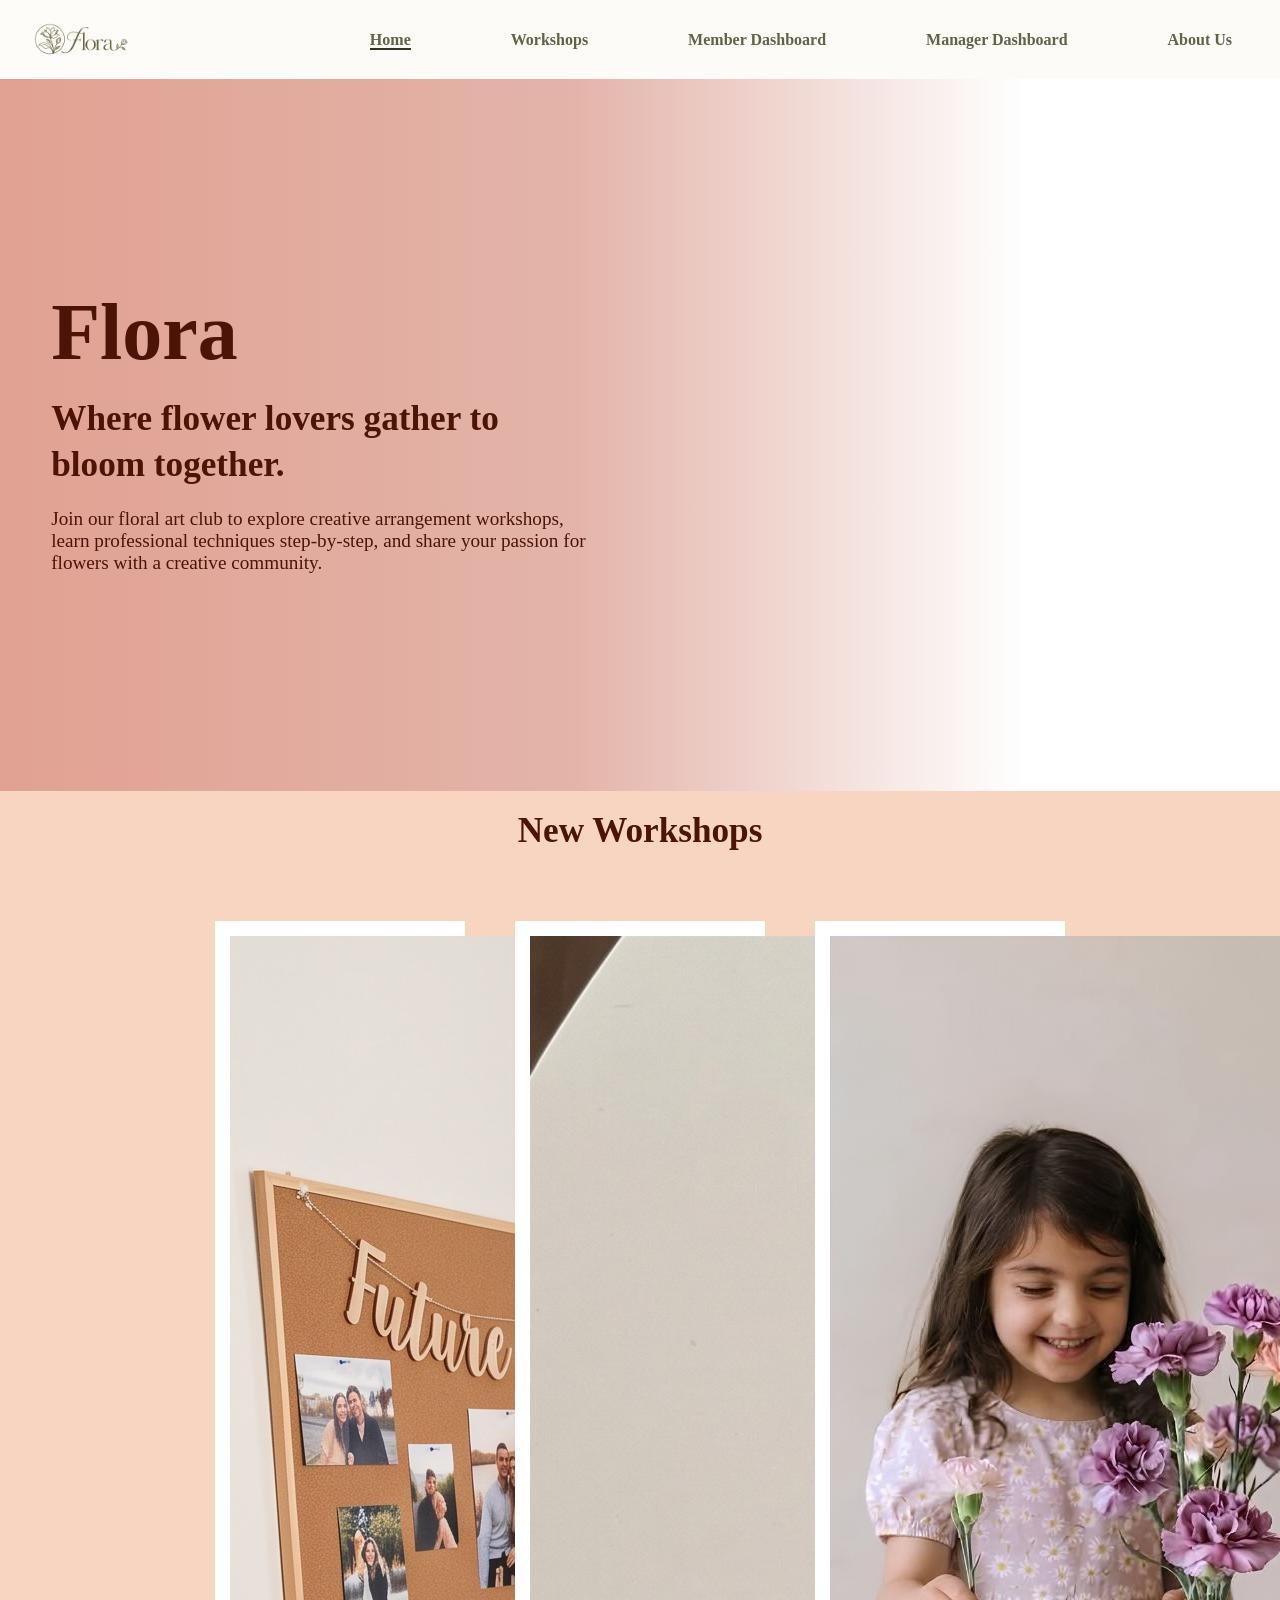
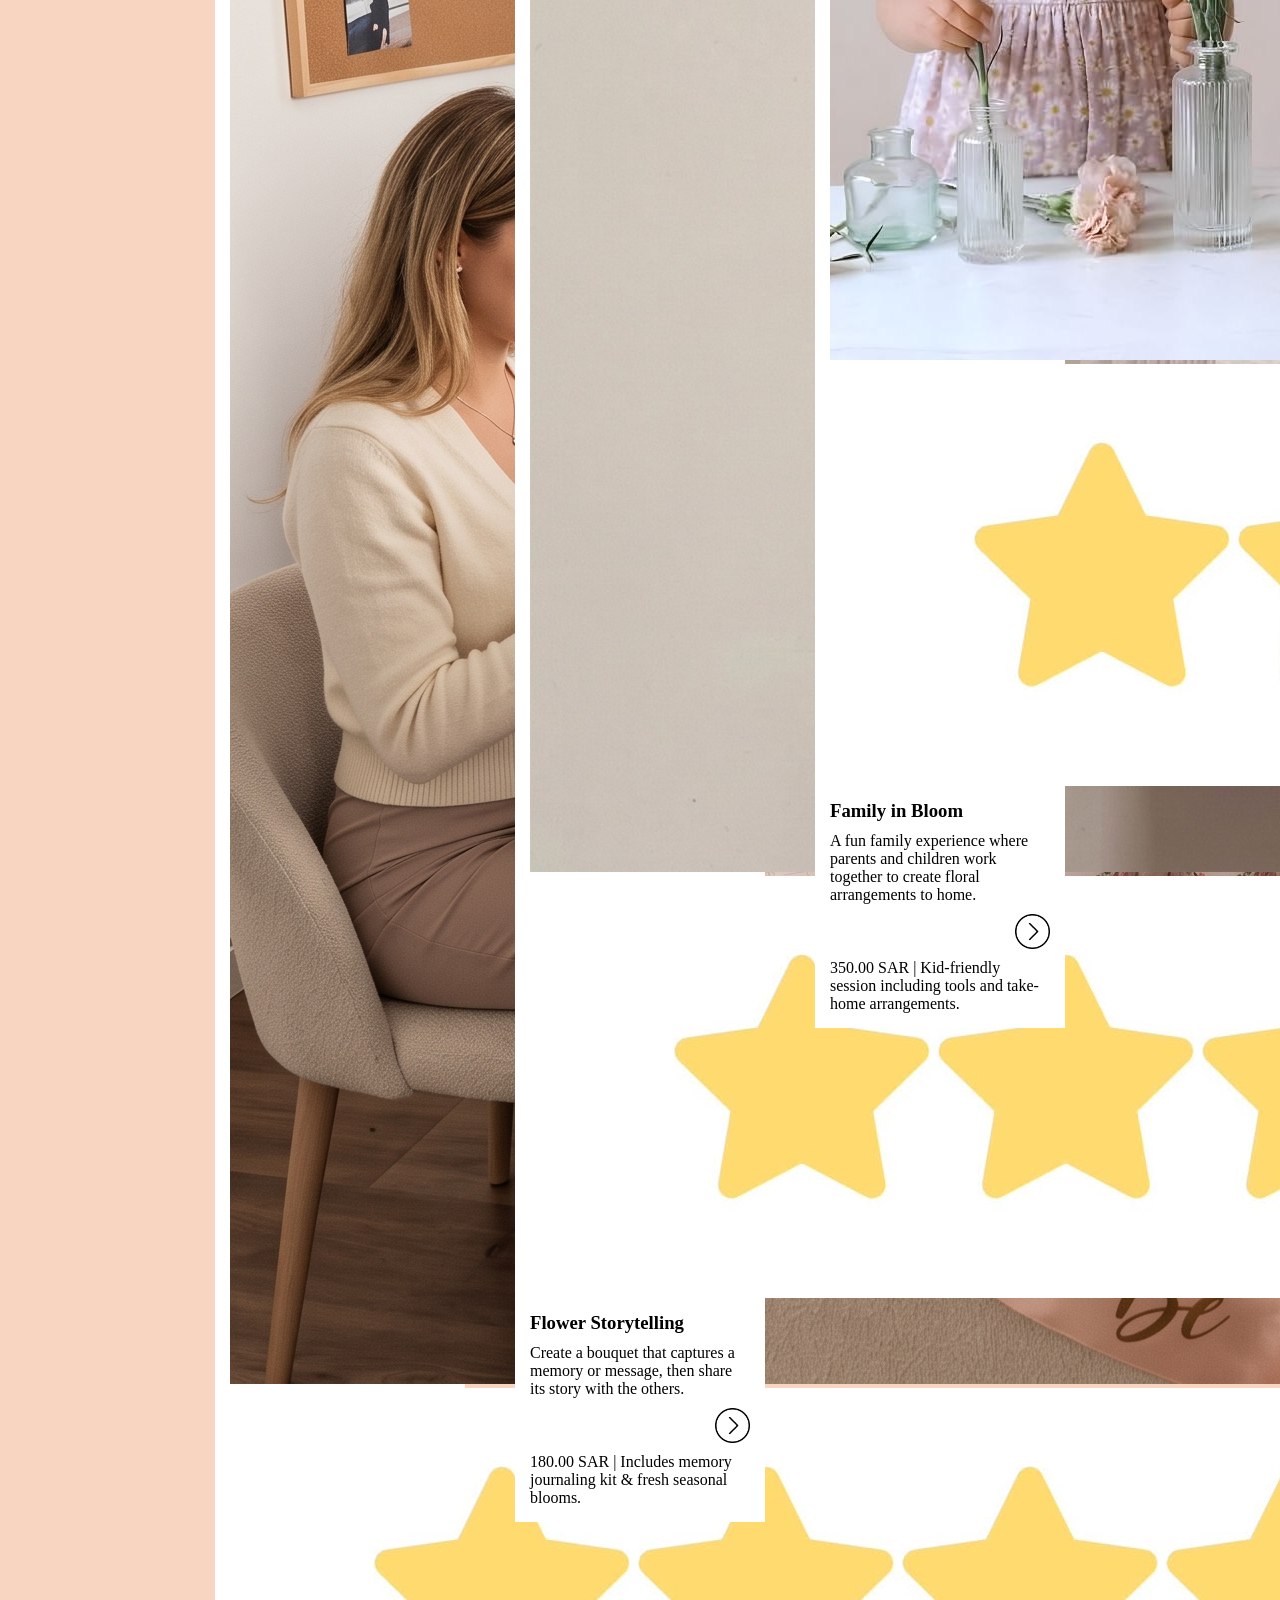
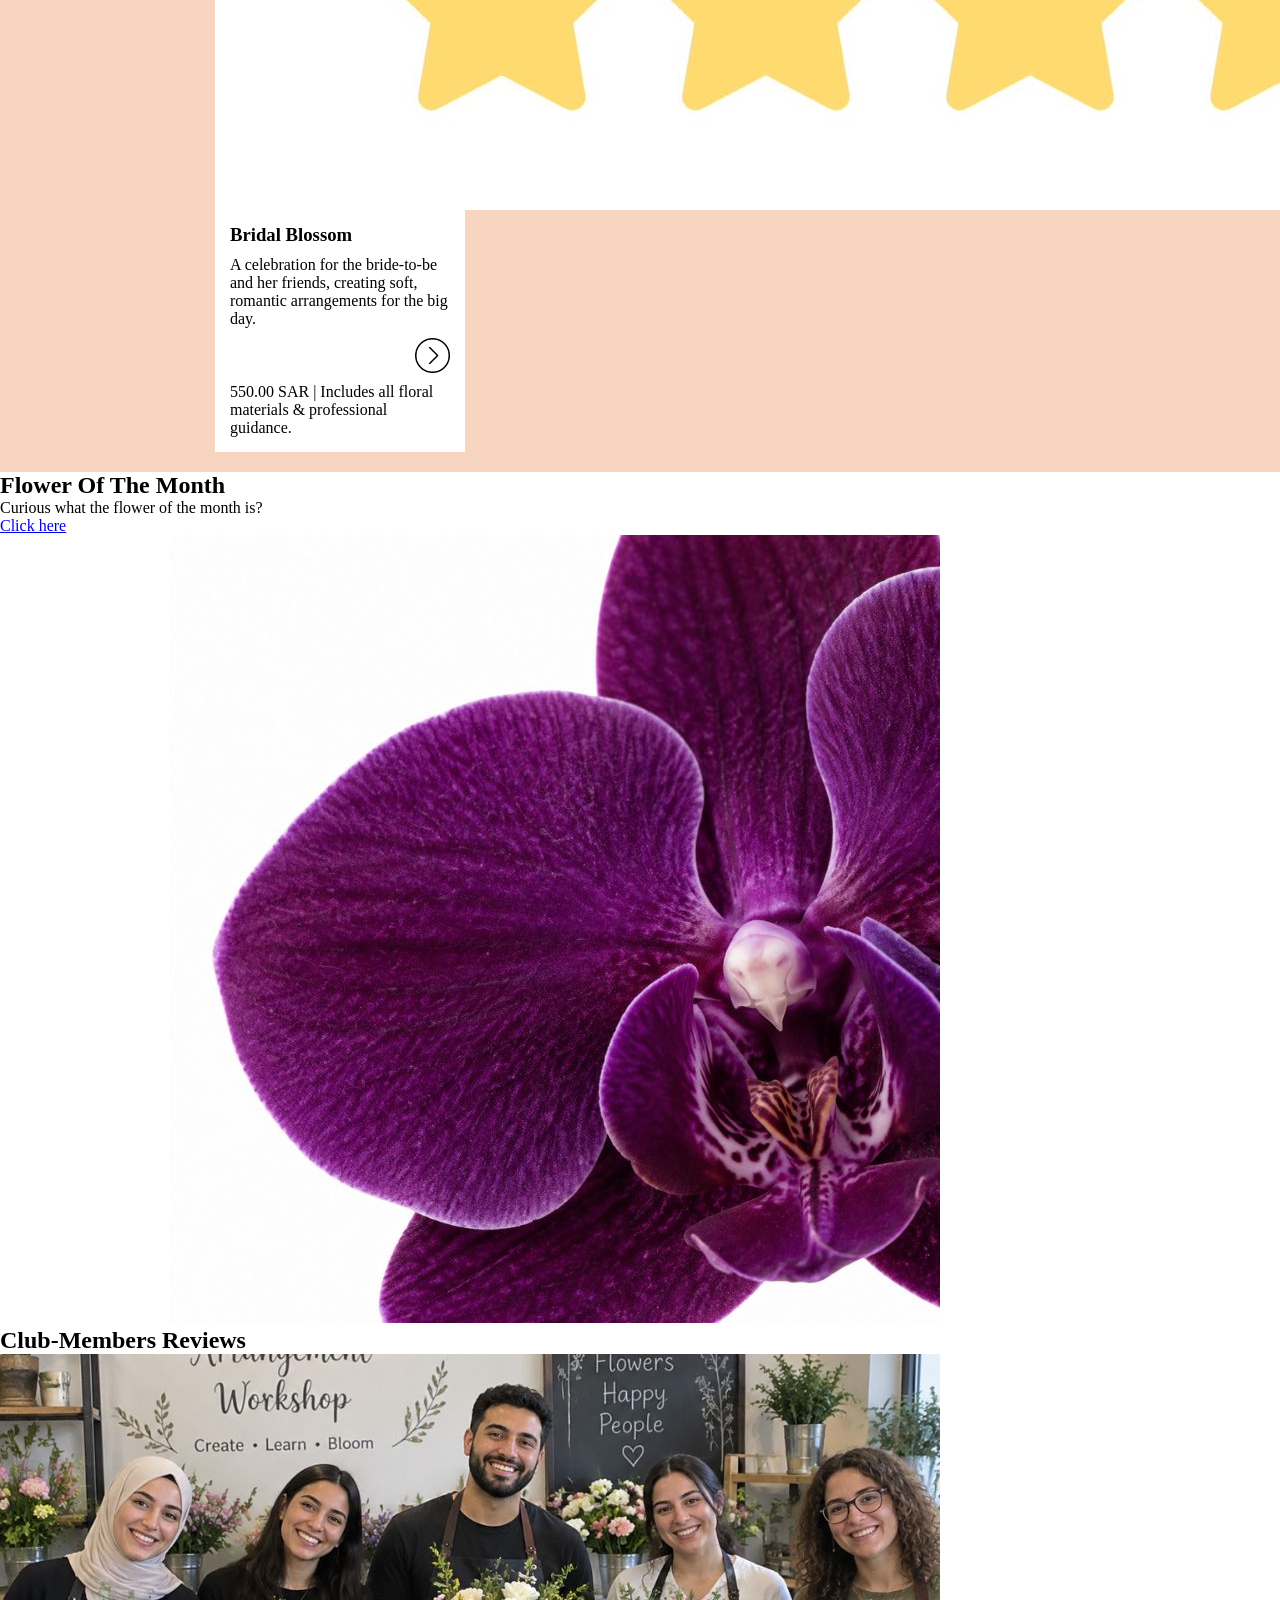
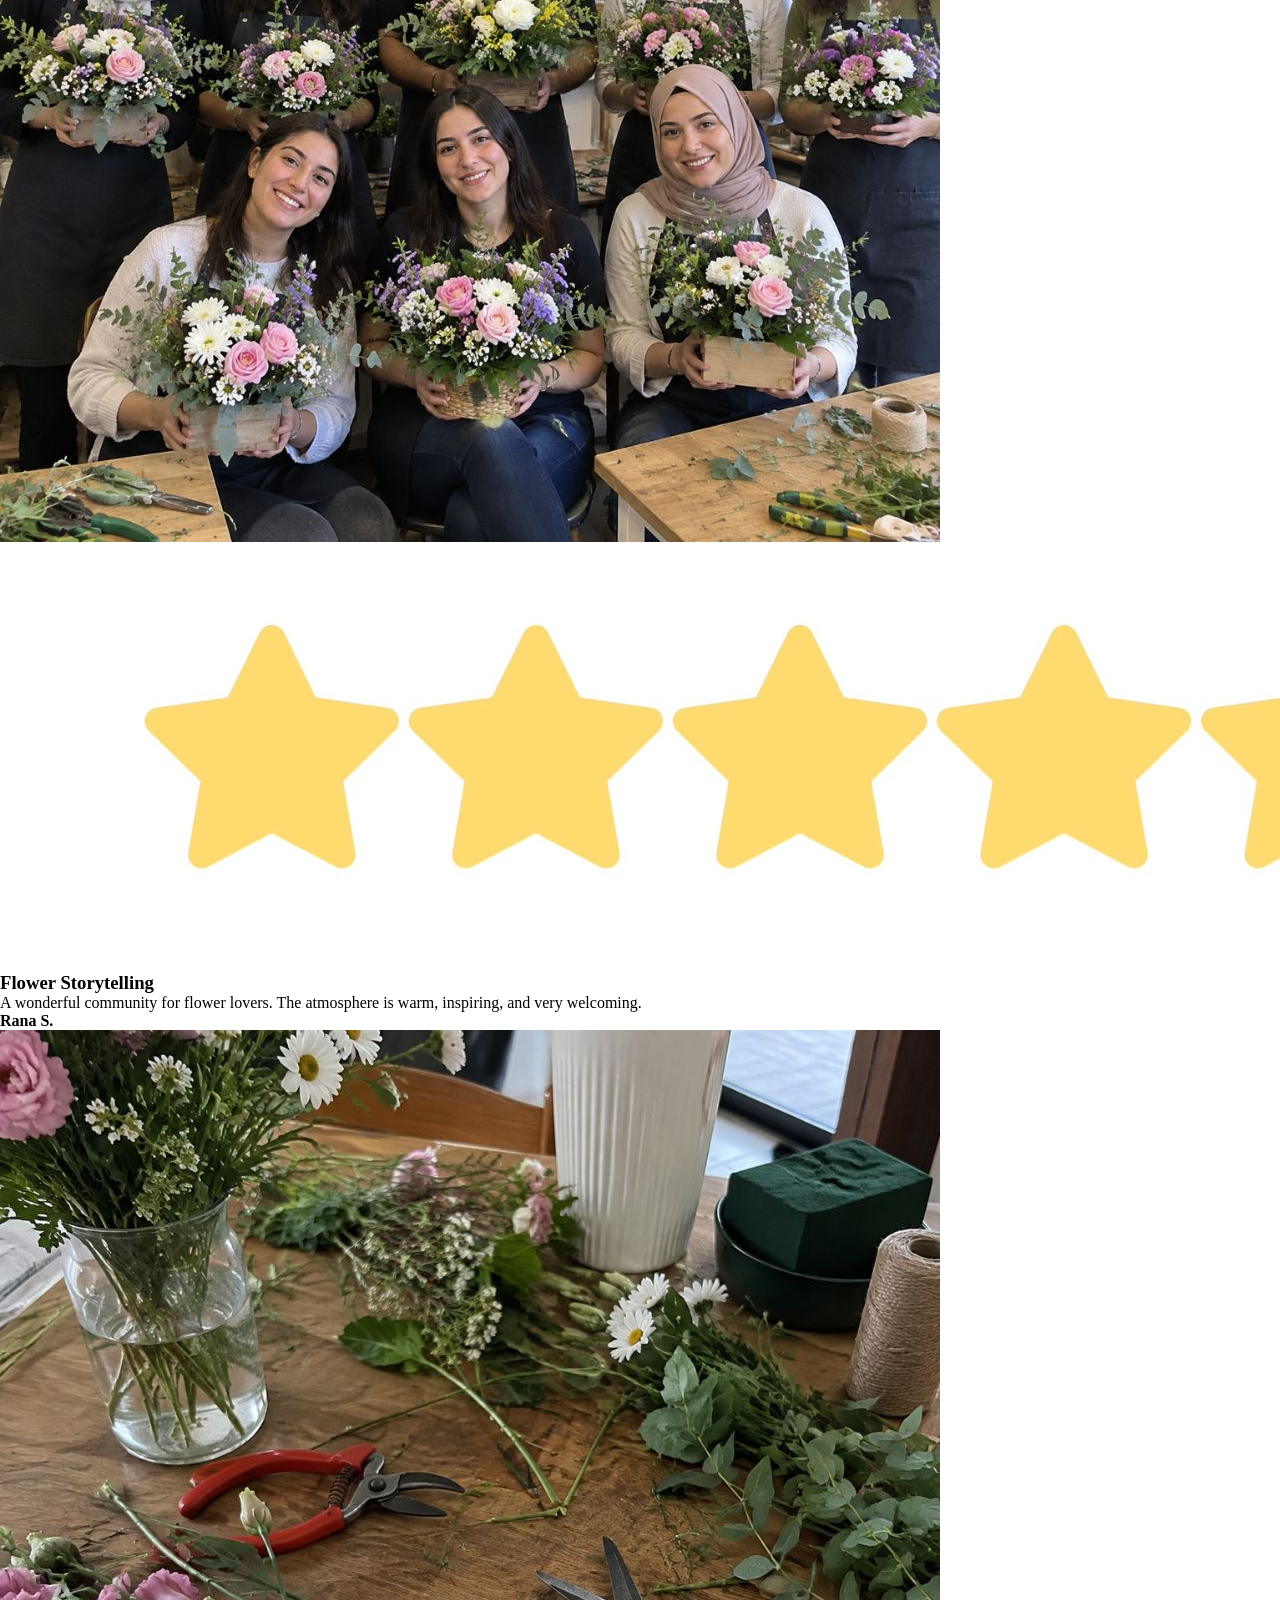
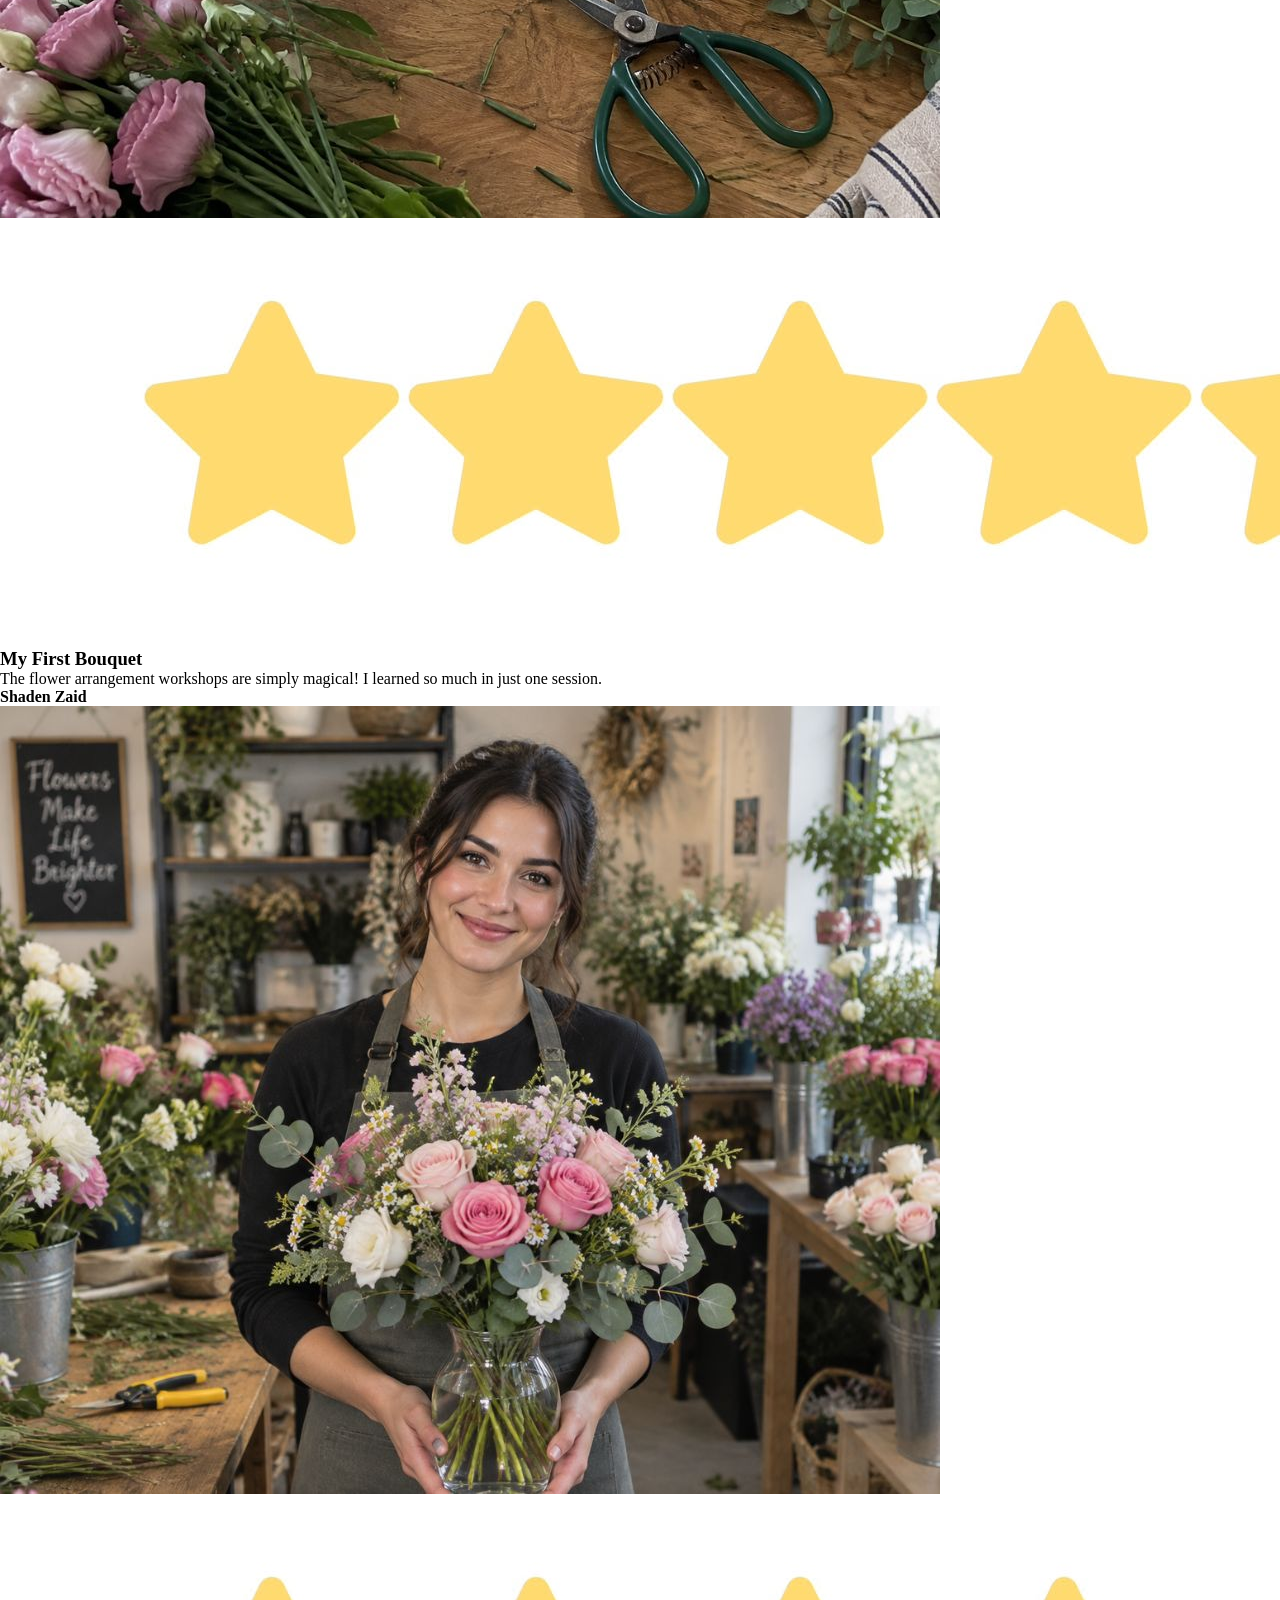
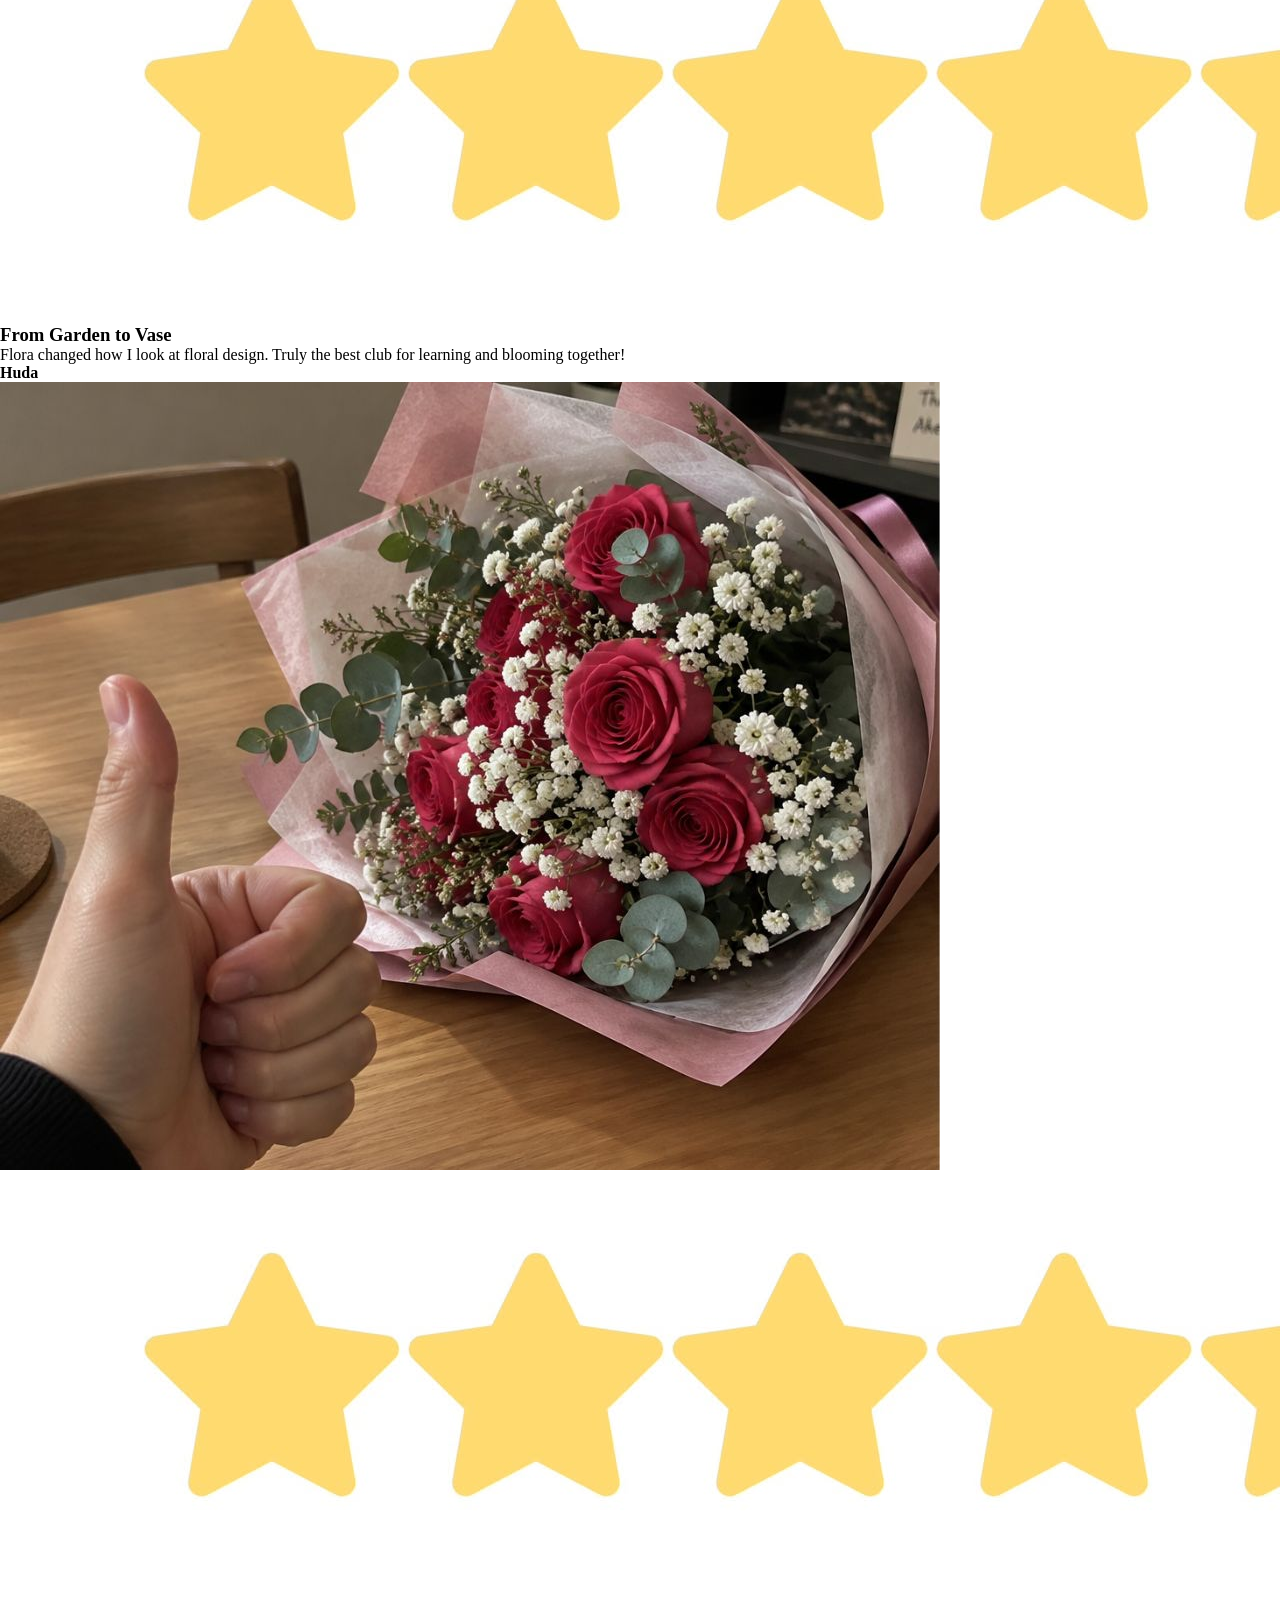
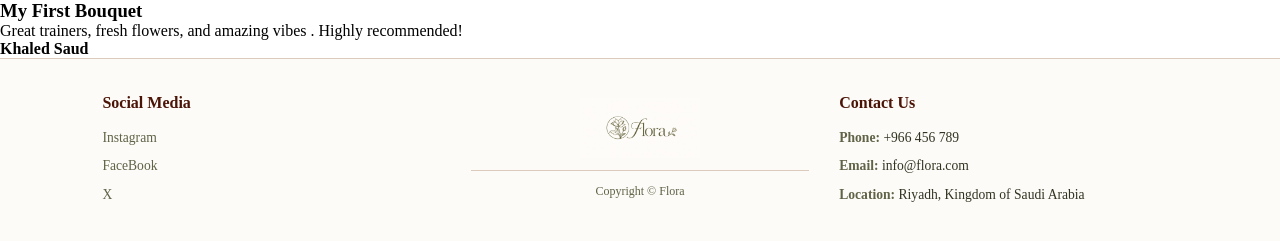
==== index.html @ 4bd70495 "Update index.html with new workshop details" ====
<!DOCTYPE html>
<html lang ='en'>
    <head>
        <meta charset="UTF-8">
        <title>Flora - Home Page</title>
        <link rel="stylesheet" href="style.css">
    </head>
    <body>
        <header>
            <div>
                <img src="photos/Flora_logo.jpeg" alt="Flora Logo" width="100" height="50">
                <ul>
                    <li><a href="index.html" class="active">Home</a></li>
                    <li><a href="Workshops.html">Workshops</a></li>
                    <li><a href="Member_Dashboard.html">Member Dashboard</a></li>
                    <li><a href="Manager_Dashboard.html">Manager Dashboard</a></li>
                    <li><a href="About_Us.html">About Us</a></li>
                </ul>
            </div>
        </header>

        <main>

            <!--*************************************Intro**********************************************************************-->

            <section id="Intro">
                <div class="hero-content">
                <h1>Flora</h1>
                <h2>Where flower lovers gather to bloom together.</h2>
                <p>Join our floral art club to explore creative arrangement workshops, learn professional techniques step-by-step, and share your passion for flowers with a creative community.</p>
                </div>
            </section>

            <!--*************************************Workshops**********************************************************************-->

            <section id="Workshops">
                <h2>New Workshops</h2>
                <a href="Join_Workshop.html" class="workshop-card-link">
                <article>
                    <div class="image-box">
                    <img src="photos/bridal-blossom.jpg" alt="Bridal Blossom workshop" >
                    <img class="Star-rating" src="photos/StarRating.jpeg" alt="full Star rating" >
                    </div>
                    <h3>Bridal Blossom</h3>
                    <p>A celebration for the bride-to-be and her friends, creating soft, romantic arrangements for the big day.</p>
                    <img src="photos/navigate_icon.jpeg" alt="go" class="btn-img">
                    <p class="extra-info">550.00 SAR | Includes all floral materials & professional guidance.</p>
                </article>
                </a>
                <a href="Join_Workshop.html" class="workshop-card-link">
                <article>
                    <div class="image-box">
                    <img src="photos/flower-storytelling.jpg" alt="Flower Storytelling workshop" >
                    <img class="Star-rating" src="photos/StarRating.jpeg" alt="full Star rating" >
                    </div>
                    <h3>Flower Storytelling</h3>
                    <p>Create a bouquet that captures a memory or message, then share its story with the others.</p>
                    <img src="photos/navigate_icon.jpeg" alt="go" class="btn-img">
                    <p class="extra-info">180.00 SAR | Includes memory journaling kit & fresh seasonal blooms.</p>
                </article>
                </a>
                <a href="Join_Workshop.html" class="workshop-card-link">
                <article>
                    <div class="image-box">
                    <img src="photos/family-in-bloom.jpg" alt="Family in Bloom workshop" >
                    <img class="Star-rating" src="photos/StarRating.jpeg" alt="full Star rating" >
                    </div>
                    <h3>Family in Bloom</h3>
                    <p>A fun family experience where parents and children work together to create floral arrangements to home.</p>
                    <img src="photos/navigate_icon.jpeg" alt="go" class="btn-img">
                    <p class="extra-info">350.00 SAR | Kid-friendly session including tools and take-home arrangements.</p>
                </article>
                </a>
            </section>

            <!--*************************************Flower-Of-The-Month**********************************************************************-->

            <section id="Flower-Of-The-Month">
                <div class="flower-content">
                <h2>Flower Of The Month</h2>
                <p>Curious what the flower of the month is?</p>
                <a href="Flower_Of_The_Month.html" class="flower-btn">Click here</a>
                </div>
                <img src="photos/Orchid_Flower_Picture.jpg" alt="Orchid Flower Picture" >
            </section>

            <!--*************************************Club-Members-Reviews**********************************************************************-->

            <section id="Club-Members-Reviews">
                <h2>Club-Members Reviews</h2>
                <div class="home-Comment">
                    <div class="image-box">
                    <img src="photos/Comment_Picture1.jpg" alt="Comment image" >
                    <img class="Star-rating" src="photos/StarRating.jpeg" alt="full Star rating" >
                    </div>
                    <h3>Flower Storytelling</h3>
                    <p>A wonderful community for flower lovers. The atmosphere is warm, inspiring, and very welcoming.</p>
                    <h4>Rana S.</h4>
                </div>
                <div class="home-Comment">
                    <div class="image-box">
                    <img src="photos/Comment_Picture2.jpg" alt="Comment image" >
                    <img class="Star-rating" src="photos/StarRating.jpeg" alt="full Star rating" >
                    </div>
                    <h3>My First Bouquet</h3>
                    <p>The flower arrangement workshops are simply magical! I learned so much in just one session.</p>
                    <h4>Shaden Zaid</h4>
                </div>
                <div class="home-Comment">
                    <div class="image-box">
                    <img src="photos/Comment_Picture3.jpg" alt="Comment image" >
                    <img class="Star-rating" src="photos/StarRating.jpeg" alt="full Star rating" >
                    </div>
                    <h3>From Garden to Vase</h3>
                    <p>Flora changed how I look at floral design. Truly the best club for learning and blooming together!</p>
                    <h4>Huda</h4>
                </div>
                <div class="home-Comment">
                    <div class="image-box">
                    <img src="photos/Comment_Picture4.jpg" alt="Comment image" >
                    <img class="Star-rating" src="photos/StarRating.jpeg" alt="full Star rating" >
                    </div>
                    <h3>My First Bouquet</h3>
                    <p>Great trainers, fresh flowers, and amazing vibes . Highly recommended!</p>
                    <h4>Khaled Saud</h4>
                </div>
            </section>
        </main>

        <!--*************************************footer**********************************************************************-->

        <footer>
            <section id="Social-Media">
                <h3>Social Media</h3>
                <ul>
                    <li><a href="https://instagram.com">Instagram</a></li>
                    <li><a href="https://facebook.com">FaceBook</a></li>
                    <li><a href="https://x.com">X</a></li>
                </ul>
            </section>

            <div>
                <img src="photos/Flora_logo.jpeg" alt="Flora Logo" >
                <p>Copyright &copy; Flora</p>
            </div>

            <section id="contact-us">
                <h3>Contact Us</h3>
                <ul>
                    <li><strong>Phone:</strong> +966 456 789</li>
                    <li><strong>Email:</strong> info@flora.com</li>
                    <li><strong>Location:</strong> Riyadh, Kingdom of Saudi Arabia</li>
                </ul>
            </section>
        </footer>
    </body>
</html>
---- style.css ----
/*---------------------------------------------------------header---------------------shahad*/
header {
    background-color: #fcfbf7;
    position: fixed;
    top: 0;
    right: 0;
    left: 0;
    z-index: 1000;
    justify-content: space-between ;}

header div {
    display: flex;
    padding-right: 3em ;
    align-items: center;
    justify-content: space-between;}

header div img {
    height: 79px;
    width: auto;}

header div ul {
    display: flex;
    list-style: none;
    gap: 100px;}

header div ul li a {
    text-decoration: none;
    color: #616247;
    font-weight: bold;
    font-family: Georgia, 'Times New Roman', Times, serif;}

header div ul li a:hover {
    font-weight: bold;
    border-bottom: 2px solid #333322;}

header div a.active{
    font-weight: bold;
    border-bottom: 2px solid #333322;}

/*--------------------------------------------------------------body---------------------shahad*/
body {
    padding-top: 71px; }

* {
    box-sizing: border-box; 
    margin: 0;              
    padding: 0;}

html, body {
    width: 100%;
    overflow-x: hidden;}

/*----------------------------------------------------------Intro----------------------------shahad*/

#Intro {
    position: relative;
    width: 100%;
    min-height: 80vh;
    box-sizing: border-box;
    
    background-image: 
        linear-gradient(
            to right, 
            rgba(219, 145, 127, 0.85) 0%,   
            rgba(194, 88, 65, 0.45) 45%, 
            rgba(255, 255, 255, 0) 80%     
        ),
        url('photos/background_img3.jpeg'); 

    background-position: right center; 
    background-repeat: repeat-x;        
    background-size: auto 100%;        

    display: flex;
    align-items: center;               
    justify-content: flex-start;       
    padding: 0 4%;}

.hero-content {
    max-width: 550px;                  
    display: flex;
    flex-direction: column;            
    gap: 20px;                         
    color: #4b1407;
    font-family: Georgia, 'Times New Roman', Times, serif;}

#Intro h1 {
    font-size: 5rem;                  
    font-weight: 800;
    line-height: 1.1;
    margin: 0;}

#Intro h2 {
    font-size: 2.2rem;
    font-weight: 700;
    line-height: 1.3;
    margin: 0;}

#Intro p {
    font-size: 1.2rem;
    font-weight: 500;
    margin: 0;}


/*---------------------------------------------------------------------Workshops---------------------shahad*/

#Workshops {
    padding: 20px 20px;
    text-align: center;
    background-color: #f7d5c1}

#Workshops h2 {
    font-size: 2.2rem;
    color: #4b1407;
    margin-bottom: 20px;
    font-family: Georgia, serif;}

#Workshops {
    display: flex; 
    flex-wrap: wrap;
    justify-content: center;
    gap: 50px;}

#Workshops h2 {
    width: 100%;}

#Workshops article {
    padding: 15px;
    width: 250px;
    display: flex; 
    flex-direction: column; 
    align-items: flex-start; 
    gap: 10px;
    position: relative;
    background-color: #ffffff;
    text-align: left;        
    font-family: Georgia, 'Times New Roman', Times, serif;}

#Workshops article img[alt*="img"] {
    width: 100%;
    height: 150px;
    background-color: rgb(207, 241, 230);
    object-fit: cover;}

#Workshops article .btn-img,
#Workshops article input[type="image"] {
    align-self: flex-end; 
    width: 35px;         
    height: auto;
    cursor: pointer;
    border: none;
    background: transparent;
    padding: 0;}

.workshop-card-link {
    text-decoration: none; 
    color: inherit;       
    display: block;      }


/*---------------------------------------------------------------------Flower-Of-The-Month---------------------shahad*/

/*-------------------------------------------------------------------------------------------------------------shahad*/

/*===================================================================================================================================================================================alya*/


/*---------------------------------------- Alya's pages: Workshops / Member Dashboard ----------------------------------------*/
 
/*---------------------------------------------------------shared-text---------------------alya*/
 
.hero, .member-links, .requests, .sort-bar, .workshop-grid  {
    font-family: Georgia, 'Times New Roman', Times, serif;
    color: #333322;
    line-height: 1.5;}
 
.hero a { color: #4b1407; }
 
.requests h2, .card-body h2 {
    color: #4b1407;}
 
/*----------------------------------------------------------Hero----------------------------alya*/
 
.hero {
    background: linear-gradient(135deg, #fbe3d3 0%, #f7d5c1 55%, #f0c4ad 100%);
    color: #4b1407;
    padding: 20px 24px 64px;}
 
.hero .breadcrumb { font-size: 0.9rem; }
 
.hero .breadcrumb ol {
    display: flex;
    flex-wrap: wrap;
    gap: 8px;
    list-style: none;}
 
.hero .breadcrumb li + li::before {
    content: "\25B8";
    margin-right: 8px;}
 
.hero .breadcrumb a { font-weight: bold; }
 
.hero-text {
    text-align: center;
    margin-top: 36px;}
 
.hero-text h1 {
    margin: 0 0 8px;
    font-size: clamp(2.6rem, 6vw, 4rem);
    line-height: 1.1;}
 
.hero-text p {
    font-size: 1.2rem; }
 
/*---------------------------------------------------------Hero-Flowers-(Member-Dashboard)---------------------alya*/
 
.hero-flowers {
    position: relative;
    overflow: hidden;
    background: #f7d5c1;}
 
.hero-flowers::before {
    content: "";
    position: absolute;
    inset: -24px;
    background: url("photos/hero_flowers.jpg") center / cover no-repeat;
    filter: blur(6px);}
 
.hero-flowers::after {
    content: "";
    position: absolute;
    inset: 0;
    background: rgba(255, 255, 255, 0.55);}
 
.hero-flowers .hero-inner {
    position: relative;
    z-index: 1;}
 
/*---------------------------------------------------------Member-Links---------------------alya*/
 
/* row (Flexbox) holding the two big link boxes: Join a Workshop and Rate Workshops */
.member-links {
    display: flex;
    flex-wrap: wrap;
    gap: 24px;
    max-width: 820px;
    margin: 48px auto 0;
    padding: 0 24px;}
 
/* one big clickable box that links to another page */
.member-link {
    flex: 1 1 280px;
    display: flex;
    flex-direction: column;
    align-items: center;
    justify-content: center;
    gap: 8px;
    min-height: 130px;
    padding: 20px;
    border: 1px solid #dccbbd;
    border-radius: 28px;
    text-decoration: none;
    font-size: 1.5rem;
    font-weight: bold;
    color: #4b1407;
    background: #fff;
    box-shadow: 0 4px 14px rgba(75, 20, 7, 0.1);
    transition: background 0.2s, border-color 0.2s, transform 0.25s, box-shadow 0.25s;}
 
.member-link:hover {
    background: #f7d5c1;
    border-color: #616247;
    transform: translateY(-4px);
    box-shadow: 0 12px 24px rgba(75, 20, 7, 0.18);}
 
/* the pink circle with the + or star inside each link box */
.member-link-icon {
    display: flex;
    align-items: center;
    justify-content: center;
    width: 64px;
    height: 64px;
    border-radius: 50%;
    background: #f7d5c1;
    font-family: Arial, Helvetica, sans-serif;
    font-size: 2.2rem;
    font-weight: 700;
    line-height: 1;}
 
/* the "+" glyph is naturally smaller than the star, so enlarge it */
.member-link:first-child .member-link-icon { font-size: 3rem; }
 
/*---------------------------------------------------------Previous-Requests---------------------alya*/
 
/* the Previous Participation Requests table section */
.requests {
    max-width: 820px;
    margin: 56px auto 64px;
    padding: 0 24px;}
 
.requests h2 {
    font-size: 1.8rem;
    margin: 0 0 14px;}
 
.table-wrap { overflow-x: auto; }
 
.requests table {
    width: 100%;
    border-collapse: collapse;
    text-align: center; }
 
.requests th,
.requests td {
    padding: 12px 14px;
    border: 1px solid #dccbbd;}
 
.requests thead th {
    background: #f7d5c1;
    color: #4b1407;}
 
.requests tbody tr:hover { background: #fdf3ec; }
 
/* small coloured label in the Status column (Pending / Completed / Declined) */
.status {
    display: inline-block;
    min-width: 96px;
    padding: 3px 12px;
    border-radius: 999px;
    font-size: 0.9rem;
    font-weight: 600;}
 
.status-pending   { color: #8a6100;  background: #fbefc9; }
.status-completed { color: #1f5c3a;  background: #d8efdf; }
.status-declined  { color: #8c2a2a;  background: #f6d9d9; }
 
/*---------------------------------------------------------------------Workshops-page---------------------alya*/
 
.sort-bar {
    display: flex;
    align-items: center;
    flex-wrap: wrap;
    gap: 14px;
    max-width: 1000px;
    margin: 32px auto;
    padding: 0 24px;}
 
.sort-label {
    font-weight: bold;
    font-size: 1.05rem;
    color: #4b1407;}
 
.sort-bar select {
    padding: 8px 18px;
    font: inherit;
    color: #333322;
    border: 2px solid #616247;
    border-radius: 999px;
    background: #fff;
    cursor: pointer;}
 
.workshop-grid {
    display: flex;
    flex-wrap: wrap;
    justify-content: center;
    gap: 40px 32px;
    padding: 48px max(24px, calc((100% - 1000px) / 2));
    background-color: #f7d5c1;}
 
/* one workshop box: photo, name, description, price and Join button */
.workshop-card {
    flex: 0 1 calc((100% - 64px) / 3);
    display: flex;
    flex-direction: column;
    border-radius: 18px;
    overflow: hidden;
    background: #ffffff;
    box-shadow: 0 4px 14px rgba(75, 20, 7, 0.15);
    transition: transform 0.25s ease, box-shadow 0.25s ease;}
 
.workshop-card:hover {
    transform: translateY(-6px);
    box-shadow: 0 12px 26px rgba(75, 20, 7, 0.25);}
 
.workshop-card img {
    width: 100%;
    height: auto;
    aspect-ratio: 4 / 3;
    object-fit: cover; }
 
.card-body {
    display: flex;
    flex-direction: column;
    flex: 1;
    padding: 16px;}
 
.card-body h2 {
    margin: 0 0 8px;
    font-size: 1.45rem;
    line-height: 1.2;}
 
.card-body p {
    margin: 0 0 16px;
    font-size: 0.9rem;
    flex: 1;}
 
.card-footer {
    border-top: 1px solid #dccbbd;
    padding-top: 12px;
    text-align: center;}
 
.price {
    font-weight: 600;
    color: #616247;}
 
.join-btn {
    display: block;
    padding: 9px;
    background: #f7d5c1;
    color: #4b1407;
    border-radius: 999px;
    text-decoration: none;
    font-weight: bold;
    font-size: 0.9rem;
    transition: background 0.2s, color 0.2s;}
 
.join-btn::after {
    content: " \2192";
    display: inline-block;
    transition: transform 0.2s;}
 
.join-btn:hover { background: #616247; color: #fff; }
 
.join-btn:hover::after { transform: translateX(4px); }
 
/* photo positions (one rule per workshop image) */
.workshop-card img.pos-bouquet      { object-position: center 30%; }
.workshop-card img.pos-family       { object-position: center 14%; }
.workshop-card img.pos-pressed      { object-position: center 95%; }
.workshop-card img.pos-bridal       { object-position: center 54%; }
.workshop-card img.pos-storytelling { object-position: center 57%; }
.workshop-card img.pos-garden       { object-position: center 40%; }
  
/*-------------------------------------------------------------------------------------------------------------alya*/



/*======================================================================================================================================================================================tala*/

/*==================== Shared Styles for Manager and Team Pages â€” tala ====================*/

/*------------------------------------------------shared-text---------------------tala*/

.manager-page,
.team-page {
    font-family: Georgia, 'Times New Roman', Times, serif;
    color: #333322;
    line-height: 1.5;
    padding-top: 16px;
}

.manager-page h1,
.manager-page h2,
.team-page h1,
.team-page h2 {
    color: #4b1407;
}

/*------------------------------------------------breadcrumb---------------------tala*/

.manager-page .breadcrumb,
.team-page .breadcrumb {
    font-size: 0.9rem;
    text-align: left;
    margin-bottom: 36px;
}

.manager-page .breadcrumb a,
.team-page .breadcrumb a {
    color: #616247;
    font-weight: bold;
}

.manager-page .breadcrumb span,
.team-page .breadcrumb span {
    color: #333322;
}

/*==================== PAGE 1: Manager Dashboard â€” tala ====================*/

/*------------------------------------------------Manager-Hero---------------------tala*/

.manager-page .manager-dashboard {
    background-color: #f7d5c1;
    padding: 20px 24px 64px;
    text-align: center;
}

.manager-page .manager-dashboard h1 {
    font-size: 2.6rem;
    margin-bottom: 8px;
}

.manager-page .manager-dashboard p {
    font-size: 1.2rem;
}

/*------------------------------------------------Manager-Actions---------------------tala*/

.manager-page .manager-actions {
    display: flex;
    flex-wrap: wrap;
    justify-content: center;
    align-items: stretch;
    max-width: 820px;
    margin: 36px auto 0;
    padding: 0 12px;
}

.manager-page .manager-card {
    display: flex;
    flex-direction: column;
    align-items: center;
    justify-content: center;
    flex-basis: 280px;
    flex-grow: 1;
    margin: 12px;
    padding: 20px;
    border: 1px solid #dccbbd;
    background-color: #ffffff;
    color: #4b1407;
    text-decoration: none;
    text-align: center;
}

.manager-page .manager-card h2 {
    font-size: 1.25rem;
    margin-bottom: 8px;
}

.manager-page .manager-card p {
    font-size: 0.9rem;
    color: #333322;
}

.manager-page .manager-icon {
    display: block;
    font-family: Arial, Helvetica, sans-serif;
    font-size: 3rem;
    font-weight: bold;
    line-height: 1;
    color: #4b1407;
    margin-bottom: 8px;
}

.manager-page .manager-card img {
    display: block;
    width: 48px;
    height: auto;
    margin-bottom: 8px;
}

.manager-page .manager-card:hover {
    background-color: #f7d5c1;
    border-color: #616247;
}

/*------------------------------------------------My-Workshops---------------------tala*/

.manager-page .my-workshops {
    max-width: 820px;
    margin: 56px auto 64px;
    padding: 0 24px;
}

.manager-page .my-workshops h2 {
    text-align: center;
    font-size: 1.8rem;
    margin-bottom: 24px;
}

.manager-page .my-workshops table {
    width: 100%;
    border: 1px solid #dccbbd;
    background-color: #ffffff;
    text-align: left;
}

.manager-page .my-workshops th {
    padding: 12px 14px;
    background-color: #f7d5c1;
    color: #4b1407;
}

.manager-page .my-workshops td {
    padding: 10px 14px;
    border-bottom: 1px solid #dccbbd;
    font-weight: bold;
}

.manager-page .my-workshops img {
    display: block;
    width: 80px;
    height: auto;
}

.manager-page .my-workshops tbody tr:hover {
    background-color: #fdf3ec;
}

/*==================== PAGE 2: Manage Activity Leaders & Instructors â€” tala ====================*/

/*------------------------------------------------Manage-Team-Hero---------------------tala*/

.team-page .manage-team {
    padding: 20px 24px 40px;
    max-width: 1100px;
    margin: 0 auto;
}

.team-page .manage-team h1 {
    font-size: 2rem;
    margin-bottom: 8px;
}

.team-page .manage-team p {
    font-size: 1rem;
}

/*------------------------------------------------Current-Instructors---------------------tala*/

.team-page .current-team {
    max-width: 820px;
    margin: 32px auto 64px;
    padding: 24px;
    background-color: #fdf3ec;
}

.team-page .current-team h2 {
    font-size: 1.4rem;
    margin-bottom: 16px;
}

.team-page .current-team table {
    width: 100%;
    border: 1px solid #dccbbd;
    background-color: #ffffff;
    text-align: left;
}

.team-page .current-team th {
    padding: 10px 14px;
    background-color: #f7d5c1;
    color: #4b1407;
}

.team-page .current-team td {
    padding: 10px 14px;
    border-bottom: 1px solid #dccbbd;
}

.team-page .current-team img {
    display: block;
    width: 50px;
    height: auto;
}

.team-page .current-team label {
    font-weight: bold;
}

.team-page .current-team tbody tr:hover {
    background-color: #fdf3ec;
}

/*------------------------------------------------Add-Leader-Instructor---------------------tala*/

.team-page .add-team-member {
    max-width: 820px;
    margin: 0 auto 64px;
    padding: 0 24px;
}

.team-page .add-team-member h2 {
    font-size: 1.4rem;
    margin-bottom: 8px;
}

.team-page .add-team-member p {
    font-size: 0.9rem;
    margin-bottom: 24px;
}

.team-page .add-team-member form {
    padding: 24px;
    background-color: #fdf3ec;
}

/*------------------------------------------------Team-Form-Columns---------------------tala*/

.team-page .form-columns {
    display: flex;
    justify-content: space-between;
    align-items: flex-start;
}

.team-page .form-column {
    width: 48%;
}

.team-page .form-field {
    margin-bottom: 24px;
}

.team-page .form-field label {
    display: block;
    font-weight: bold;
    color: #4b1407;
    margin-bottom: 6px;
}

.team-page .form-field input {
    box-sizing: border-box;
    width: 100%;
    padding: 10px;
    border: 1px solid #616247;
    background-color: #ffffff;
    color: #333322;
    font-family: Georgia, 'Times New Roman', Times, serif;
    font-size: 1rem;
}

.team-page .form-field input[type="file"] {
    padding: 24px 10px;
    border: 1px dashed #616247;
}

/*------------------------------------------------Role-Selection---------------------tala*/

.team-page .add-team-member fieldset {
    border: 1px solid #616247;
    padding: 14px;
    margin-bottom: 24px;
}

.team-page .add-team-member legend {
    padding: 0 6px;
    color: #4b1407;
    font-weight: bold;
}

.team-page .add-team-member fieldset div {
    margin-bottom: 8px;
}

.team-page .add-team-member fieldset input {
    margin-right: 8px;
}

/*------------------------------------------------Manage-Team-Buttons---------------------tala*/

.team-page .current-team button,
.team-page .add-team-member button {
    padding: 10px 20px;
    border: 1px solid #616247;
    background-color: #616247;
    color: #ffffff;
    font-family: Georgia, 'Times New Roman', Times, serif;
    font-size: 0.9rem;
    font-weight: bold;
}

.team-page .current-team button {
    margin-top: 16px;
}

.team-page .current-team button:hover,
.team-page .add-team-member button:hover {
    background-color: #333322;
}

/*==================== PAGE 3: Add New Workshop â€” tala ====================*/

/*------------------------------------------------shared-text---------------------tala*/

.add-workshop-page {
    font-family: Georgia, 'Times New Roman', Times, serif;
    color: #333322;
    line-height: 1.5;
    padding-top: 16px;
}

/*------------------------------------------------Page-Introduction---------------------tala*/

.add-workshop-page .workshop-introduction {
    max-width: 1100px;
    margin: 0 auto;
    padding: 20px 24px 40px;
}

.add-workshop-page .breadcrumb {
    font-size: 0.9rem;
    margin-bottom: 36px;
}

.add-workshop-page .breadcrumb a {
    color: #616247;
    font-weight: bold;
}

.add-workshop-page .breadcrumb a:hover {
    color: #4b1407;
}

.add-workshop-page .breadcrumb span {
    color: #333322;
}

.add-workshop-page .workshop-introduction h1 {
    color: #4b1407;
    font-size: 2.6rem;
    margin-bottom: 12px;
    border-left: 5px solid #f7d5c1;
    padding-left: 16px;
}

.add-workshop-page .workshop-introduction p {
    color: #616247;
    font-size: 1.1rem;
    padding-left: 21px;
}

/*------------------------------------------------Workshop-Form---------------------tala*/

.add-workshop-page .new-workshop-form {
    max-width: 920px;
    margin: 24px auto 80px;
    padding: 36px;
    background-color: #fdf3ec;
    border: 1px solid #dccbbd;
    border-top: 6px solid #f7d5c1;
}

/*------------------------------------------------Workshop-Form-Columns---------------------tala*/

.add-workshop-page .workshop-form-columns {
    display: flex;
    align-items: flex-start;
    justify-content: space-between;
}

.add-workshop-page .workshop-form-column {
    width: 48%;
}

/*------------------------------------------------Workshop-Form-Labels---------------------tala*/

.add-workshop-page .workshop-field {
    margin-bottom: 28px;
}

.add-workshop-page .workshop-field label {
    display: block;
    margin-bottom: 8px;
    color: #4b1407;
    font-size: 1rem;
    font-weight: bold;
}

/*------------------------------------------------Inputs-Description---------------------tala*/

.add-workshop-page .workshop-field input,
.add-workshop-page .workshop-field textarea {
    box-sizing: border-box;
    display: block;
    width: 100%;
    padding: 12px;
    border: 1px solid #616247;
    background-color: #ffffff;
    color: #333322;
    font-family: Georgia, 'Times New Roman', Times, serif;
    font-size: 1rem;
    line-height: 1.5;
}

.add-workshop-page .workshop-field textarea {
    height: 190px;
}

/*------------------------------------------------Image-Upload---------------------tala*/

.add-workshop-page .workshop-field input[type="file"] {
    height: 190px;
    padding: 65px 12px;
    border: 2px dashed #dccbbd;
    background-color: #fcfbf7;
}

/*------------------------------------------------Field-Effects---------------------tala*/

.add-workshop-page .workshop-field input:hover,
.add-workshop-page .workshop-field textarea:hover {
    border-color: #4b1407;
}

.add-workshop-page .workshop-field input:focus,
.add-workshop-page .workshop-field textarea:focus {
    background-color: #fcfbf7;
    border-color: #4b1407;
}

/*------------------------------------------------Submit-Button---------------------tala*/

.add-workshop-page .workshop-submit {
    text-align: right;
    margin-top: 12px;
}

.add-workshop-page .workshop-submit button {
    padding: 12px 32px;
    border: 2px solid #616247;
    background-color: #616247;
    color: #ffffff;
    font-family: Georgia, 'Times New Roman', Times, serif;
    font-size: 1rem;
    font-weight: bold;
}

.add-workshop-page .workshop-submit button:hover {
    background-color: #f7d5c1;
    border-color: #4b1407;
    color: #4b1407;
}

/*==================== Shared Footer for All Pages â€” tala ====================*/

/*------------------------------------------------Footer---------------------tala*/
/*======================================== Norah's Pages ========================================*/

/*---------------------------------------- Request to Join ----------------------------------------*/


.request-subtitle {
    color: #4b5841;
    font-style:italic;
}

.join-workshop-section {
    max-width: 860px;
    margin: 40px auto 60px;
    padding: 55px;
    font-family: Georgia, "Times New Roman", Times, serif;
    color: #333322;
    background: linear-gradient(to bottom, #fcf4f0, #fffbfa);
    border-radius: 28px;
}

.join-workshop-intro {
    width: 100%;
    margin: 0 0 24px;
    text-align: center;
}

.join-workshop-intro h2 {
    width: 100%;
    margin: 0 0 12px;
    text-align: center;
    color: #6e1111;
    font-size: 1.8rem;
    font-style:italic;
}

.join-workshop-floral-divider {
    display: flex;
    align-items: center;
    justify-content: center;
    margin: 0 0 10px;
}

.join-workshop-floral-divider::before,
.join-workshop-floral-divider::after {
    content: "";
    width: 75px;
    border-top: 1px solid #dccbbd;
    margin: 0 10px;
}

.join-workshop-floral-divider span {
    display: inline-block;
    width: 32px;
    height: 32px;
    background-image: url("photos/Flora-part.png");
    background-size: contain;
    background-position: center;
    background-repeat: no-repeat;
}

.join-workshop-form {
    display: flex;
    flex-direction: column;
    gap: 14px;
    padding: 28px;
    background-color: #fcf8ef;
    border: 1px solid #dccbbd;
    border-radius: 20px;
    box-shadow: 0 6px 18px rgba(75, 20, 7, 0.12);
    animation: request-rise 0.5s ease;
}


/* Form Animation */

@keyframes request-rise {
    from {
        opacity: 0;
        transform: translateY(10px);
    }

    to {
        opacity: 1;
        transform: translateY(0);
    }
}

.join-workshop-form label {
    margin: 0;
    color: #616247;
    font-weight: bold;
}

.join-workshop-required-star {
    color: #8a3b32;
}

.join-workshop-form input,
.join-workshop-form select {
    width: 100%;
    padding: 12px;
    box-sizing: border-box;
    border: 1px solid #dccbbd;
    border-radius: 8px;
    background-color: #fcfbf7;
    color: #333322;
    font-family: Georgia, "Times New Roman", Times, serif;
    font-size: 1rem;
    transition: border-color 0.2s ease, background-color 0.2s ease;
}

/* Placeholder Colors */
.join-workshop-form input::placeholder {
    color: #77705f;
    opacity: 1;
}

.join-workshop-form select:invalid {
    color: #77705f;
}

.join-workshop-form select:valid {
    color: #333322;
}

.join-workshop-form input[type="date"]:invalid {
    color: #77705f;
}

.join-workshop-form input[type="date"]:valid {
    color: #333322;
}

/* Field Hover */
.join-workshop-form input[type="text"]:hover,
.join-workshop-form input[type="date"]:hover,
.join-workshop-form select:hover {
    border-color: #616247;
    background-color: #f5f1e9;
}

/* Selected Option */
.join-workshop-form select option:checked {
    background-color: #dfe6d8;
    color: #333322;
}

/* Field Focus */
.join-workshop-form input:focus,
.join-workshop-form select:focus {
    border-color: #616247;
    outline: none;
    box-shadow: 0 0 0 2px rgba(97, 98, 71, 0.12);
}

.join-workshop-required-fields {
    margin: 0;
    color: #616247;
    font-size: 0.9rem;
}



.join-workshop-form input[type="submit"] {
    width: 180px;
    margin: 10px auto 0;
    padding: 11px 20px;
    border: none;
    border-radius: 20px;
    background-color: #616247;
    color: white;
    font-size: 1rem;
    font-weight: bold;
    cursor: pointer;
    box-shadow: 0 4px 10px rgba(75, 20, 7, 0.15);
    transition: background-color 0.2s ease, transform 0.2s ease;
}

.join-workshop-form input[type="submit"]:hover {
    background-color: #4b1407;
    transform: translateY(-2px);
}




/*---------------------------------------- About Us ----------------------------------------*/

.about-page {
    background-color: #fefcf8;
}

.about-page .about-section {
    max-width: 1180px;

    margin: 40px auto 30px;
    padding: 0 25px;

    box-sizing: border-box;

    font-family: Georgia, 'Times New Roman', Times, serif;

}

.about-page .about-breadcrumb {
    margin-bottom: 18px;

    color: #665b57;
}

.about-page .about-breadcrumb a {
    color: #665b57;


    font-weight: bold;
}

.about-page .about-breadcrumb a:hover {
    color: #8a3b32;
}

.about-page .about-breadcrumb span {
    margin-left: 6px;
}

.about-page .about-card {
    display: flex;

    align-items: center;
    justify-content: space-between;

    gap: 55px;

    padding: 42px;

    background-color: #fff5f3;

    border: 1px solid #efd5c3;
    border-radius: 28px;

    box-shadow: 0 8px 22px rgba(75, 20, 7, 0.07);

    box-sizing: border-box;
    animation: about-rise 0.5s ease;
}

.about-page .about-content {
    width: 60%;
}

.about-page .about-content h1 {
    margin: 0 0 10px;

    color: #741f18;

    font-size: 3rem;
}

.about-page .about-tagline {
    margin: 0;

    color:  #737860;

    font-size: 1.18rem;
    font-style: italic;
}

.about-page .about-divider {
    width: 250px;

    margin: 20px 0 25px;

    border-top: 1px solid #efd5c3;
}

.about-page .about-content h2 {
    margin: 0 0 12px;

    color:  #737860;

    font-size: 1.55rem;
    font-style: italic;
}

.about-page .mission-text {
    margin: 0;

    color: #4b403a;

    font-size: 1rem;
    line-height: 1.75;
}

.about-page .about-circle-image {
    width: 330px;
height: 330px;

flex-shrink: 0;

border-radius: 50%;

background-image: url("photos/about-circle.jpg");
background-size: cover;
background-position: center;
background-repeat: no-repeat;

border: 4px solid rgba(220, 143, 88, 0.541);
background-clip: padding-box;

box-shadow: 0 9px 20px rgba(75, 20, 7, 0.13);

box-sizing: border-box;

transition: transform 0.3s ease;
}

.about-page .about-circle-image:hover {
    transform: scale(1.04);
}

/* About Card Animation */

@keyframes about-rise {
    from {
        opacity: 0;
        transform: translateY(10px);
    }

    to {
        opacity: 1;
        transform: translateY(0);
    }
}


/*---------------------------------------- Our Instructors ----------------------------------------*/

.about-page .instructors-section {
    max-width: 1180px;

    margin: 0 auto 58px;
    padding: 42px 38px;

    box-sizing: border-box;

    background-color: #f8f1e6;

    border: 1px solid #ded2c5;
    border-radius: 28px;

    box-shadow: 0 7px 20px rgba(75, 20, 7, 0.06);

    font-family: Georgia, 'Times New Roman', Times, serif;
}

.about-page .instructors-section > h2 {
    margin: 0 0 32px;

    text-align: center;

    color: #741f18;

    font-size: 2.15rem;
}

.about-page .instructor-list {
    display: flex;

    justify-content: space-between;

    gap: 30px;

    overflow-x: auto;

    padding: 6px 8px 15px;
}

.about-page .instructor-card {
    flex: 0 0 30%;

    box-sizing: border-box;

    padding: 27px 22px 24px;

    text-align: center;

    background-color: #fffaf5;

    border: 1px solid #ded4c8;
    border-radius: 20px;

    box-shadow: 0 6px 15px rgba(75, 20, 7, 0.06);
    transition: transform 0.25s ease, box-shadow 0.25s ease;
}
.about-page .instructor-card:hover {
    transform: translateY(-5px);
    box-shadow: 0 9px 20px rgba(75, 20, 7, 0.10);
}
.about-page .instructor-card img {
    width: 138px;
    height: 138px;

    border-radius: 50%;

    border: 3px solid #737860;

    box-shadow: 0 5px 12px rgba(75, 20, 7, 0.10);
     transition: transform 0.3s ease;
}
.about-page .instructor-card:hover img {
    transform: scale(1.04);
}

.about-page .instructor-card h3 {
    margin: 17px 0 6px;
}

.about-page .instructor-card h3 a {
    color: #596046;

    text-decoration: underline;

    font-size: 1.1rem;
}

.about-page .instructor-card h3 a:hover {
    color: #8a3b32;

    text-decoration: underline;
}

.about-page .instructor-card p {
    margin: 0;

    color: #9a584c;

    font-size: 0.95rem;
}


/*---------------------------------------- Join Our Team ----------------------------------------*/

.about-page .join-team-section {
    max-width: 1180px;

    min-height: 525px;

    margin: 0 auto 65px;

    display: flex;

    overflow: hidden;

    border: 1px solid #737860;
    border-radius: 28px;

    box-shadow: 0 9px 24px rgba(75, 20, 7, 0.08);

    box-sizing: border-box;

    font-family: Georgia, 'Times New Roman', Times, serif;
}

.about-page .join-team-image {
    width: 25%;

    flex-shrink: 0;

    background-image: url("photos/join-team-workshop.png");
    background-size: cover;
    background-position: center;
    background-repeat: no-repeat;
}

.about-page .join-team-content {
    width: 75%;

    box-sizing: border-box;

    padding: 36px 40px 40px;

    background-color: #fff7f7;

    border-left: 4px solid #737860;
}

.about-page .join-team-content > h2 {
    margin: 0 0 3px;

    color: #741f18;

    font-size: 2.2rem;
}

.about-page .join-team-tagline {
    margin: 0 0 14px;

    color: #737860;

    font-size: 1.08rem;
    font-style: italic;
}

.about-page .join-team-description {
    max-width: 680px;

    margin: 0 0 30px;

    color: #4b403a;

    font-size: 0.96rem;
    line-height: 1.55;
}

.about-page .join-team-form {
    width: 100%;
}

.about-page .join-team-fields {
    width: 100%;

    display: flex;

    justify-content: space-between;
    align-items: flex-start;

    gap: 18px;

    box-sizing: border-box;
}

.about-page .join-team-column {
    width: 31%;
}

.about-page .join-team-field {
    width: 100%;

    display: flex;
    flex-direction: column;

    gap: 8px;

    margin-bottom: 18px;

    box-sizing: border-box;
}

.about-page .join-team-field label {
    color: #52473f;

    font-weight: bold;
}

.about-page .required-star {
    color: #9a4137;
}

.about-page .join-team-field input,
.about-page .join-team-field select {
    width: 100%;

    box-sizing: border-box;

    padding: 11px 10px;

    border: 1px solid #aeb08f;
    border-radius: 8px;

    background-color: #ffffff;

    color: #403831;

    font-family: Georgia, 'Times New Roman', Times, serif;

    font-size: 0.9rem;
}

.about-page .join-team-field input::placeholder {
    color: #948c84;
}

.about-page .join-team-field input:focus,
.about-page .join-team-field select:focus {
    border-color: #737860;

    outline: none;
}

.about-page .upload-box {
    width: 100%;

    min-height: 140px;

    box-sizing: border-box;

    display: flex;
    flex-direction: column;

    justify-content: center;

    gap: 10px;

    padding: 15px;

    background-color: #ffffff;

    border: 1px dashed #92977b;
    border-radius: 8px;
}

.about-page .upload-box input[type="file"] {
    width: 100%;

    box-sizing: border-box;
}

.about-page .upload-box small {
    color: #756b64;

    text-align: center;

    font-size: 0.8rem;
}

.about-page .join-team-form input[type="submit"] {
    width: 100%;

    margin-top: 8px;

    padding: 12px;

    border: none;
    border-radius: 10px;

    background-color: #737860;

    color: white;

    font-family: Georgia, 'Times New Roman', Times, serif;

    font-size: 1rem;
    font-weight: bold;

    cursor: pointer;
}

.about-page .join-team-form input[type="submit"]:hover {
    background-color: #741f18;
}



/*---------------------------------------- Instructor Profile ----------------------------------------*/

.profile-main {
    background-color: #fcfbf7;
}


.profile-hero {
    height: 260px;
    background-image: url("photos/header.png");
    background-size: cover;
    background-position: center;
    background-repeat: no-repeat;
}

.profile-section {
    max-width: 980px;
    margin: 0 auto;
    padding: 30px 25px 60px;
}

.profile-breadcrumb {
    margin-bottom: 32px;
    color: #756c63;
}

.profile-breadcrumb a {
    color: #6e7463;
    text-decoration: underline;
}

.profile-breadcrumb a:hover {
    color: #a85b55;
}

.profile-breadcrumb span {
    margin: 0 7px;
}

.profile-heading {
    text-align: center;
    margin-bottom: 32px;
}

.profile-heading h1 {
    margin: 0 0 8px;
    color: #874e5b;
    font-size: 2.4rem;
}

.profile-heading p {
    margin: 0;
    color:#6d7a5d;
    font-style: italic;
}

.profile-table {
    width: 100%;
    border-spacing: 0;
    border: 1px solid #d8cfc4;
    border-radius: 18px;
    overflow: hidden;
    background-color: #fffdf9;
    color: #524b3c;
    box-shadow: 0 8px 24px rgba(63, 59, 50, 0.08);
    animation: profile-rise 0.5s ease;
}

.profile-table th,
.profile-table td {
    padding: 17px 22px;
}

.profile-table tr + tr th,
.profile-table tr + tr td {
    border-top: 1px solid #e2d9d0;
}

.profile-table th {
    width: 28%;
    text-align: left;
    background-color: #f7f2ea;
    color: #6d7a5d;
}

.profile-table td {
    text-align: left;
    background-color: #fffdf9;
    color: #524b3c;
    transition: background-color 0.2s ease;
}

.profile-table .profile-name {
    width: auto;
    text-align: center;
    background-color: #fbefee;
    color: #874e5b;
    font-size: 1.35rem;
    transition: background-color 0.2s ease;
}

.profile-table .profile-name:hover {
    background-color: #f6e4e2;
}
.profile-heading h1::after {
    content: "";
    display: block;
    width: 55px;
    height: 2px;
    margin: 10px auto 0;
    background-color: #d8b8b5;
}


.profile-photo {
    width: 155px;
    height: 155px;
    display: block;
    object-fit: cover;
    border-radius: 10px;
    border: 3px solid #d8cfc4a4;
    transition: transform 0.3s ease;
}

.profile-photo:hover {
    transform: scale(1.03);
}


.profile-table tr:hover td {
    background-color: #faf4f1;
}

.profile-email {
    color: #874e5b;
    text-decoration: underline;
}



.profile-email:hover {
    color: #a85b55;
}

/* Profile Animation */

@keyframes profile-rise {
    from {
        opacity: 0;
        transform: translateY(10px);
    }

    to {
        opacity: 1;
        transform: translateY(0);
    }
}


/* Responsive */

@media (max-width: 700px) {

    .profile-section {
        padding: 25px 15px 45px;
    }

    .profile-table th,
    .profile-table td {
        padding: 14px 12px;
    }

    .profile-photo {
        width: 120px;
        height: 120px;
    }
}



/*======================================== End of Norah's Pages ========================================*/


footer {
    display: flex;
    justify-content: space-between;
    align-items: center;
    padding: 30px 8%;
    background-color: #fcfbf7;
    border-top: 1px solid #dccbbd;
    color: #333322;
    font-family: Georgia, 'Times New Roman', Times, serif;
    line-height: 1.8;
}

/*------------------------------------------------Footer-Headings---------------------tala*/

footer h3 {
    color: #4b1407;
    font-size: 1rem;
    margin-bottom: 8px;
}

/*------------------------------------------------Footer-Lists---------------------tala*/

footer ul {
    list-style-type: none;
    margin: 0;
    padding: 0;
}

footer li {
    font-size: 0.85rem;
    margin-bottom: 4px;
}

/*------------------------------------------------Social-Media---------------------tala*/

footer #Social-Media {
    flex: 1;
    text-align: left;
    padding-right: 15px;
}

footer #Social-Media a {
    color: #616247;
    text-decoration: none;
}

footer #Social-Media a:hover {
    color: #4b1407;
    text-decoration: underline;
}

/*------------------------------------------------Footer-Logo-Copyright---------------------tala*/

footer div {
    flex: 1;
    text-align: center;
    padding: 0 15px;
}

footer div img {
    display: block;
    width: 120px;
    height: auto;
    margin: 0 auto 12px;
}

footer div p {
    border-top: 1px solid #dccbbd;
    padding-top: 10px;
    color: #616247;
    font-size: 0.75rem;
}

/*------------------------------------------------Contact-Us---------------------tala*/

footer #contact-us {
    flex: 1;
    text-align: left;
    padding-left: 15px;
}

footer #contact-us strong {
    color: #616247;
}

/*--------------------------------------------------------------------------tala*/
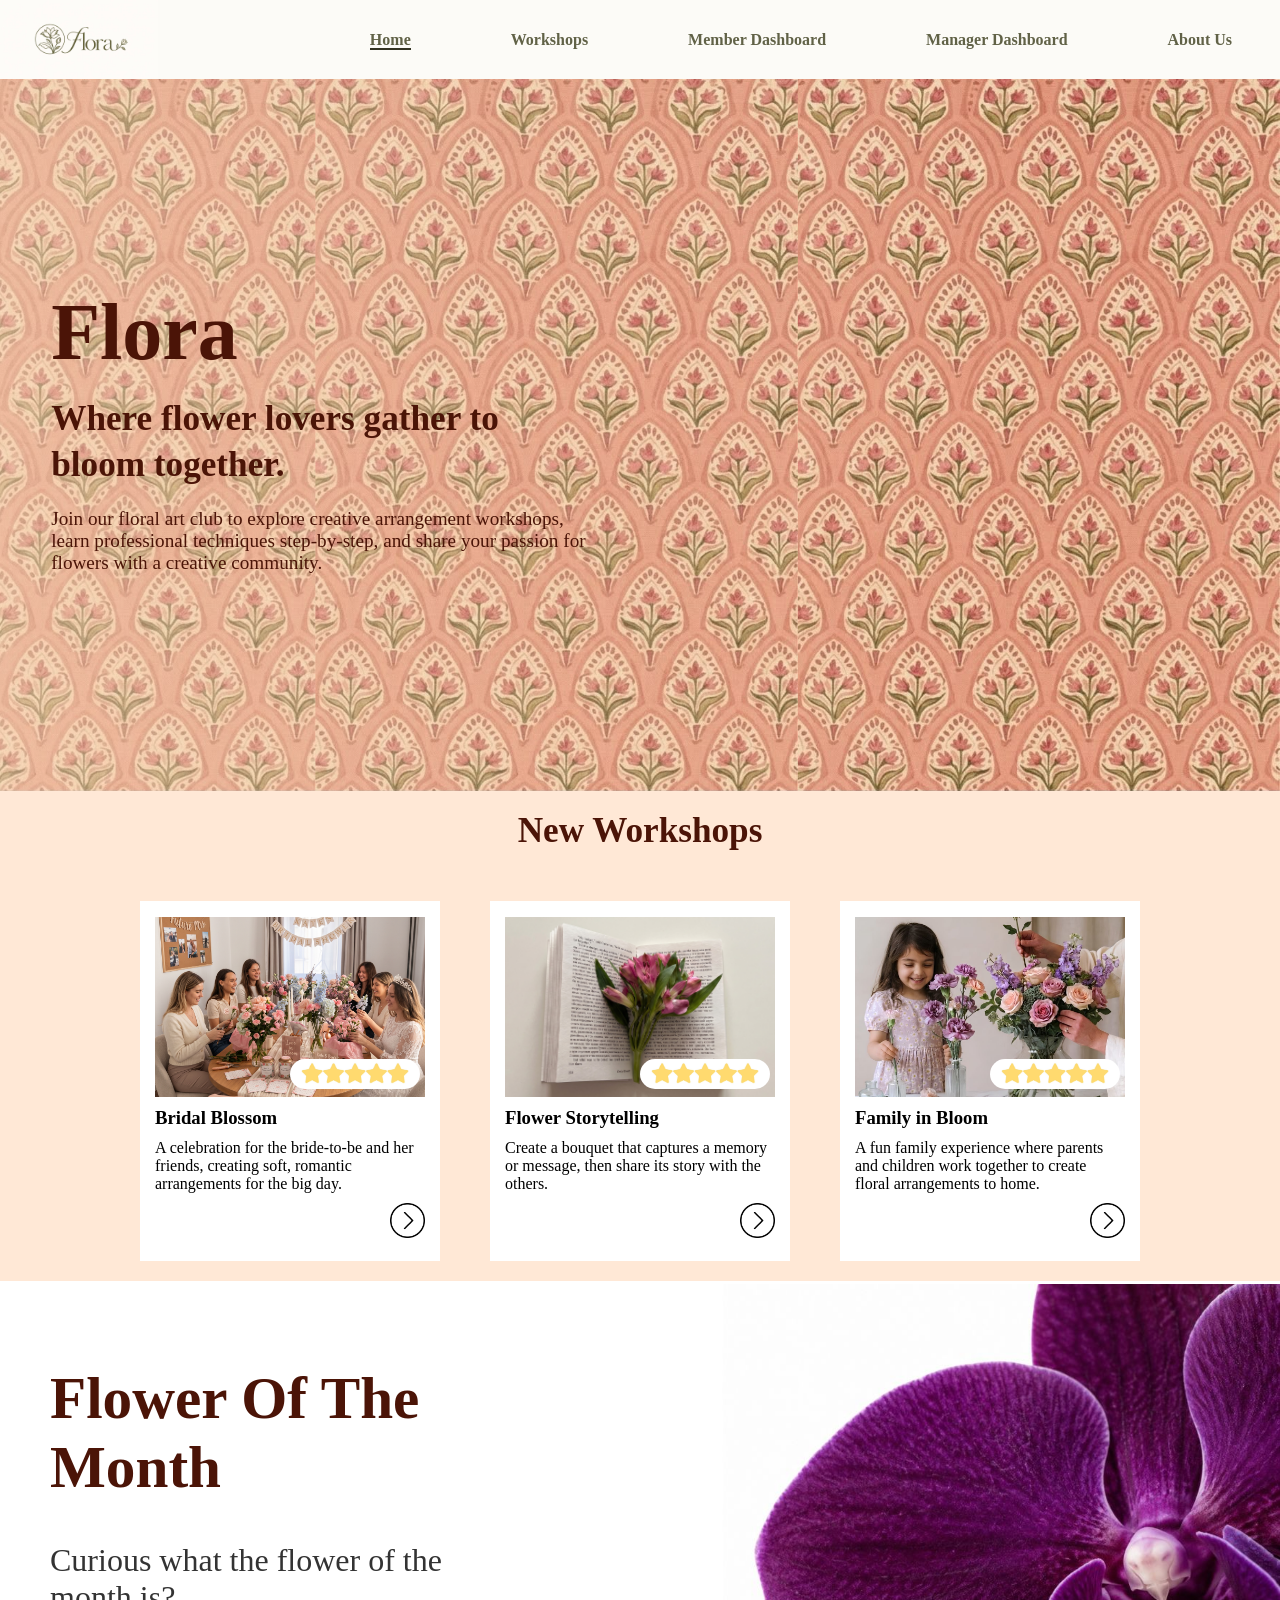
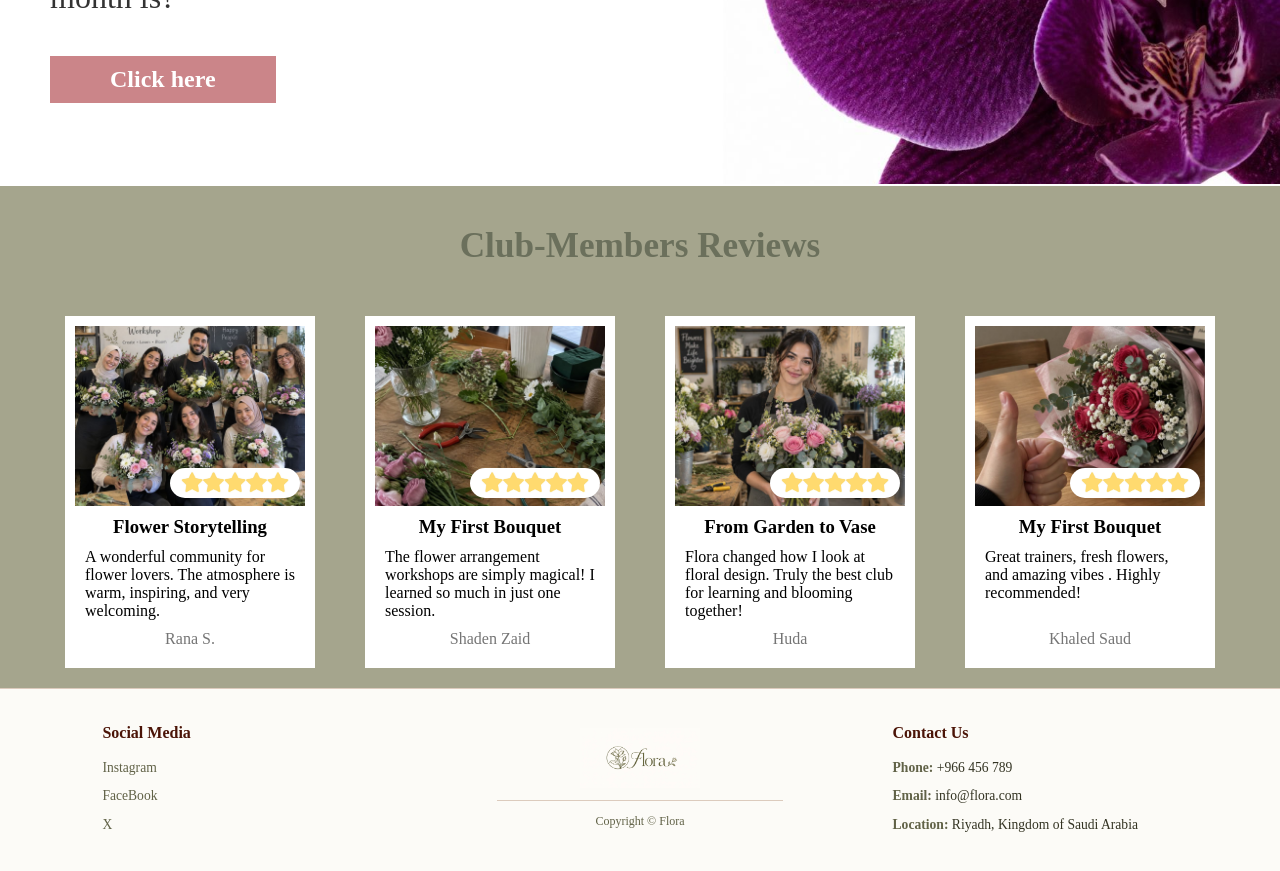
==== commit c6a5e612: "Add files via upload" ====
--- a/index.html
+++ b/index.html
@@ -154,4 +154,4 @@
             </section>
         </footer>
     </body>
-</html>
+</html>
--- a/style.css
+++ b/style.css
@@ -1,4 +1,4 @@
-/*---------------------------------------------------------header---------------------shahad*/
+/*---------------------------------------------------------header------------------------------ALL PAGES*/
 header {
     background-color: #fcfbf7;
     position: fixed;
@@ -37,7 +37,7 @@
     font-weight: bold;
     border-bottom: 2px solid #333322;}
 
-/*--------------------------------------------------------------body---------------------shahad*/
+/*--------------------------------------------------------------body---------------------ALL PAGES*/
 body {
     padding-top: 71px; }
 
@@ -50,7 +50,137 @@
     width: 100%;
     overflow-x: hidden;}
 
-/*----------------------------------------------------------Intro----------------------------shahad*/
+/*--------------------------------------------------------------breadcrumb---------------------ALL PAGES*/
+
+ .breadcrumb {
+    font-size: 0.9rem;
+    font-family: Georgia, 'Times New Roman', Times, serif;
+    margin-top: 20px;
+    margin-left: 10px;
+    margin-bottom: 20px;}
+
+.breadcrumb ol {
+    display: flex;
+    flex-wrap: wrap;
+    gap: 8px;
+    list-style: none;
+    padding: 0;
+    margin: 0;}
+
+.breadcrumb li + li::before {
+    content: "\25B8"; 
+    margin-right: 8px;
+    color: #616247;}
+
+.breadcrumb a {
+    color: #616247;
+    text-decoration: none;
+    font-weight: bold;
+    border-bottom: 2px solid #616247;}
+
+.breadcrumb a:hover {
+    border-bottom: 2px solid #333322;
+    color: #333322;}
+
+
+
+/*--------------------------------------------------------------footer---------------------ALL PAGES*/
+
+    
+
+footer {
+    display: flex;
+    justify-content: space-between;
+    align-items: center;
+    padding: 30px 8%;
+    background-color: #fcfbf7;
+    border-top: 1px solid #dccbbd;
+    color: #333322;
+    font-family: Georgia, 'Times New Roman', Times, serif;
+    line-height: 1.8;
+    gap: 80px;
+}
+
+/*------------------------------------------------Footer-Headings---------------------*/
+
+footer h3 {
+    color: #4b1407;
+    font-size: 1rem;
+    margin-bottom: 8px;
+}
+
+/*------------------------------------------------Footer-Lists---------------------*/
+
+footer ul {
+    list-style-type: none;
+    margin: 0;
+    padding: 0;
+}
+
+footer li {
+    font-size: 0.85rem;
+    margin-bottom: 4px;
+}
+
+/*------------------------------------------------Social-Media---------------------*/
+
+footer #Social-Media {
+    flex: 1;
+    text-align: left;
+    padding-right: 15px;
+}
+
+footer #Social-Media a {
+    color: #616247;
+    text-decoration: none;
+}
+
+footer #Social-Media a:hover {
+    color: #4b1407;
+    text-decoration: underline;
+}
+
+/*------------------------------------------------Footer-Logo-Copyright---------------------*/
+
+footer div {
+    flex: 1;
+    text-align: center;
+    padding: 0 15px;
+}
+
+footer div img {
+    display: block;
+    width: 120px;
+    height: auto;
+    margin: 0 auto 12px;
+}
+
+footer div p {
+    border-top: 1px solid #dccbbd;
+    padding-top: 10px;
+    color: #616247;
+    font-size: 0.75rem;
+}
+
+/*------------------------------------------------Contact-Us---------------------*/
+
+footer #contact-us {
+    flex: 1;
+    text-align: left;
+    padding-left: 15px;
+}
+
+footer #contact-us strong {
+    color: #616247;
+}
+
+
+
+
+
+/*---------------------------------------- Shahad's pages: HOME / FLOWER OF THE MONTHE / Workshop Evaluation  ----------------------------------------*/
+
+/*----------------------------------------------------------HOME-Intro----------------------------shahad*/
 
 #Intro {
     position: relative;
@@ -58,14 +188,18 @@
     min-height: 80vh;
     box-sizing: border-box;
     
+    background-color:rgb(202, 79, 68) ;
+
+
+        
     background-image: 
         linear-gradient(
             to right, 
-            rgba(219, 145, 127, 0.85) 0%,   
-            rgba(194, 88, 65, 0.45) 45%, 
-            rgba(255, 255, 255, 0) 80%     
+            rgba(247, 217, 187, 0.5) 0%,   
+            rgba(247, 217, 187, 0.2) 45%, 
+            rgba(255, 254, 254, 0) 80%     
         ),
-        url('photos/background_img3.jpeg'); 
+        url('photos/home_background_img.jpeg'); 
 
     background-position: right center; 
     background-repeat: repeat-x;        
@@ -74,7 +208,8 @@
     display: flex;
     align-items: center;               
     justify-content: flex-start;       
-    padding: 0 4%;}
+    padding: 0 4%; }
+
 
 .hero-content {
     max-width: 550px;                  
@@ -87,19 +222,16 @@
 #Intro h1 {
     font-size: 5rem;                  
     font-weight: 800;
-    line-height: 1.1;
-    margin: 0;}
+    line-height: 1.1;}
 
 #Intro h2 {
     font-size: 2.2rem;
     font-weight: 700;
-    line-height: 1.3;
-    margin: 0;}
+    line-height: 1.3;}
 
 #Intro p {
     font-size: 1.2rem;
-    font-weight: 500;
-    margin: 0;}
+    font-weight: 500;}
 
 
 /*---------------------------------------------------------------------Workshops---------------------shahad*/
@@ -107,40 +239,71 @@
 #Workshops {
     padding: 20px 20px;
     text-align: center;
-    background-color: #f7d5c1}
-
-#Workshops h2 {
-    font-size: 2.2rem;
-    color: #4b1407;
-    margin-bottom: 20px;
-    font-family: Georgia, serif;}
-
-#Workshops {
+    background-color: #ffe8d6;
     display: flex; 
     flex-wrap: wrap;
     justify-content: center;
     gap: 50px;}
 
 #Workshops h2 {
+    font-size: 2.2rem;
+    color: #4b1407;
+    font-family: Georgia, serif;
     width: 100%;}
 
 #Workshops article {
     padding: 15px;
-    width: 250px;
+    width: 300px; 
+    height: 360px;
     display: flex; 
     flex-direction: column; 
     align-items: flex-start; 
     gap: 10px;
     position: relative;
     background-color: #ffffff;
+    transition: all 0.3s ease;
     text-align: left;        
     font-family: Georgia, 'Times New Roman', Times, serif;}
 
-#Workshops article img[alt*="img"] {
-    width: 100%;
-    height: 150px;
-    background-color: rgb(207, 241, 230);
+#Workshops article .extra-info {
+    display: none; 
+    font-size: 0.9rem;
+    color: #6f1c1c;
+    background-color: #f9f9f9;
+    padding: 8px;
+    border-radius: 4px;
+    margin-top: 17px;}
+
+#Workshops article:hover .extra-info {
+    display: block; }
+
+
+#Workshops article:hover {
+    transform: translateY(-6px);
+    box-shadow: 0 4px 15px rgba(0, 0, 0, 0.2);}
+
+#Workshops .image-box {
+    margin-top: 1px;
+    position: relative;         
+    width: 270px;
+    height: 180px;}
+
+#Workshops article img {
+    display: block;
+    width: 270px;
+    height: 180px;
     object-fit: cover;}
+
+#Workshops .Star-rating {
+    width: 130px;
+    height: 30px;
+    position: absolute;
+    bottom: 8px;          
+    right: 5px;
+    z-index: 2;
+    border-radius: 25px;
+    object-fit: cover;}
+
 
 #Workshops article .btn-img,
 #Workshops article input[type="image"] {
@@ -160,6 +323,422 @@
 
 /*---------------------------------------------------------------------Flower-Of-The-Month---------------------shahad*/
 
+#Flower-Of-The-Month {
+    display: flex;                      
+    flex-direction: row;             
+    align-items: center;  
+    justify-content: space-between;              
+    text-align: start ;                 
+    gap: 30px;                          
+    font-family: Georgia, 'Times New Roman', Times, serif;}
+
+#Flower-Of-The-Month .flower-content {
+    padding: 33px 50px;
+    margin: 50px auto;
+    display: flex;
+    flex-direction: column;      
+    gap: 40px;
+    max-width: 800px;}
+
+#Flower-Of-The-Month h2 {
+    font-size: 3.7rem;
+    color: #4b1407;}
+
+#Flower-Of-The-Month p {
+    font-size: 2rem;
+    color: #333;}
+
+#Flower-Of-The-Month .flower-btn {
+    display: inline-block;
+    padding: 10px 60px;
+    background-color: #cb8589;
+    width: fit-content;
+    color: #ffffff;
+    font-size: 1.5rem;
+    text-decoration: none;
+    font-weight: bold;
+    transition: all 0.3s ease;}
+
+#Flower-Of-The-Month .flower-btn:hover {
+    background-color: #6f1c1c;
+    transform: translateY(-2px);
+    box-shadow: 0 4px 15px rgba(0, 0, 0, 0.2);}
+
+#Flower-Of-The-Month img {
+    width: 800px;
+    height: 500px;
+    object-fit: cover;}
+
+
+/*---------------------------------------------------------------------Club-Members-Reviews---------------------shahad*/
+
+#Club-Members-Reviews {
+    flex-direction: row ;
+    padding: 20px 20px;
+    text-align: center;
+    background-color: #a5a58d ;
+    display: flex; 
+    flex-wrap: wrap;
+    justify-content: center;
+    gap: 50px;}
+
+#Club-Members-Reviews h2 {
+    margin-top: 20px;
+    font-size: 2.2rem;
+    color: #6b705c;
+    width: 100%;
+    font-family: Georgia, serif;}
+
+#Club-Members-Reviews .home-Comment {
+    padding: 20px;
+    width: 250px;
+    height: auto;
+    display: flex; 
+    flex-direction: column; 
+    align-items: center ; 
+    gap: 10px;
+    background-color: #ffffff;
+    text-align: left;        
+    font-family: Georgia, 'Times New Roman', Times, serif;}
+
+#Club-Members-Reviews .home-Comment .image-box {
+    margin-top: -10px;
+    position: relative;         
+    width: 230px;
+    height: 180px;}
+
+#Club-Members-Reviews .home-Comment img {
+    display: block;
+    width: 230px;
+    height: 180px;
+    object-fit: cover;}
+
+#Club-Members-Reviews .home-Comment .Star-rating {
+    width: 130px;
+    height: 30px;
+    position: absolute;
+    bottom: 8px;          
+    right: 5px;
+    z-index: 2;
+    border-radius: 25px;
+    object-fit: cover;}
+     
+#Club-Members-Reviews h4 {
+    color: #757575;
+    font-weight: 100 ;
+    margin-top: auto;}
+
+
+
+/*---------------------------------------------------------------------flower-of-the-month-hero---------------------shahad*/
+
+.flower-of-the-month-hero {
+    position: relative;
+    width: 100%;
+    min-height: 70vh;
+    display: flex;
+    flex-direction: column;
+    align-items: flex-start;
+    gap: 15px;
+    background-image: url('photos/flower-of-the-month-background.jpeg');
+        
+    background-size: cover;
+    background-position: center;
+    background-repeat: no-repeat;}
+
+
+.flower-of-the-month-hero h2 {
+    font-size: 5rem;                    
+    font-weight: 800;
+    line-height: 1.1;
+    padding: 10px 4%;
+    font-family: Georgia, 'Times New Roman', Times, serif;
+    color: #460f38;}
+
+.flower-of-the-month-hero h1 {
+    font-size: 2.2rem;
+    font-weight: 700;
+    line-height: 1.3;
+    color: #222;
+    padding: 10px 20px;
+    font-family: Georgia, 'Times New Roman', Times, serif;}
+
+.flower-of-the-month-hero p {
+    font-size: 1.2rem;
+    font-weight: 500;
+    max-width: 550px; 
+    color: #e2d087;
+    padding: 10px 20px;
+    line-height: 1.6;
+    background-color: #460f38a5;
+    font-family: Georgia, 'Times New Roman', Times, serif;}
+
+
+/*---------------------------------------------------------------------about-flower---------------------shahad*/
+.about-flower {
+    display: flex;                  
+    flex-direction: row;            
+    justify-content: space-between; 
+    align-items: center;            
+    gap: 40px;                      
+    width: 100%;
+    padding: 60px 8%;   }            
+
+.about-content {
+    display: flex;
+    flex-direction: column;
+    gap: 20px;                      
+    flex: 1;   }                     
+
+.about-flower h2 {
+    font-size: 2.2rem;
+    font-weight: 800;
+    color: #111;}
+
+.about-flower p {
+    font-size: 1.1rem;
+    font-weight: 400;
+    line-height: 1.7;
+    color: #444;
+    padding: 0 20px;}
+
+.about-flower img {
+    flex: 1;                        
+    max-width: 450px;               
+    width: 100%;
+    height: 370px;
+    object-fit: cover;}
+
+/*---------------------------------------------------------------------styling-instructions---------------------shahad*/
+.styling-instructions {
+    display: grid;
+    grid-template-columns: 1fr 2fr 1fr;
+    gap: 40px;
+    align-items: center;
+    padding: 60px 8%;
+    width: 100%;
+    background-color: #84296128;}
+
+.styling-instructions .images-left,
+.styling-instructions .images-right {
+    display: flex;
+    flex-direction: column;
+    gap: 20px;}
+
+.styling-instructions .content-center {
+    display: flex;
+    flex-direction: column;
+    gap: 20px;
+    text-align: left ;}
+
+.styling-instructions h2 {
+    font-size: 2.1rem;
+    font-weight: 800;
+    color: #111;}
+
+.styling-instructions p {
+    font-size: 1.1rem;
+    font-weight: 400;
+    line-height: 1.7;
+    color: #444;}
+
+.styling-instructions img {
+    width: 100%;
+    height: 190px;
+    object-fit: cover;
+    background-color: #e0e0e0;}
+
+/*---------------------------------------------------------------------Interested-in-workshop---------------------shahad*/
+
+.Interested-in-workshop {
+    padding: 70px 20px;
+    text-align: center;
+    width: 100%;}
+
+.Interested-in-workshop h3 {
+    font-size: 1.8rem;
+    font-weight: 800;
+    color: #111;
+    margin-bottom: 25px;
+    font-family: Georgia, 'Times New Roman', Times, serif;}
+
+.Interested-in-workshop a {
+    display: inline-flex;
+    align-items: center;
+    justify-content: center;
+    gap: 12px;
+    font-size: 1.1rem;
+    font-weight: 600;
+    color: #6b705c;
+    text-decoration: none;
+    font-family: Arial, sans-serif;
+    transition: all 0.3s ease;}
+
+.Interested-in-workshop a:hover {
+    color: #111;
+    font-size: 1.7rem;
+    transform: translateY(-6px);}
+
+.Interested-in-workshop a img {
+    width: 30px;
+    height: 30px;
+    object-fit: contain;
+    border: none;
+    background: transparent;}
+
+
+/*---------------------------------------------------------------------Rate-Your-Experience----------------------------shahad*/
+.evaluation-container {
+    display: flex;
+    width: 100%;
+    min-height: 80vh;}
+
+
+.form-section {
+    flex: 1;
+    padding: 30px 40px;
+    display: flex;
+    flex-direction: column;
+    justify-content: center;}
+
+.form-section h1 {
+    font-size: 2.5rem;
+    font-weight: 800;
+    color: #111;
+    margin-bottom: 30px;
+    font-family: Georgia, serif;}
+
+.form-group {
+    margin-bottom: 25px;
+    display: flex;
+    flex-direction: column;
+    gap: 8px;}
+
+.form-group label {
+    font-size: 1.1rem;
+    font-weight: 700;
+    color: #796465; }
+
+.in-a-row {
+    display: flex;
+    align-items: center;
+    gap: 20px; }
+
+.form-group select {
+    padding: 10px 15px;
+    font-size: 1rem;
+    border: 1px solid #ccc;
+    border-radius: 6px;
+    background-color: #fff;
+    outline: none;
+    cursor: pointer;
+    flex: 1;
+    max-width: 280px; }
+
+.to-rate-in-stars {
+    display: flex;
+    flex-direction: row-reverse;
+    justify-content: flex-end;
+    gap: 4px;}
+
+.to-rate-in-stars .star {
+    font-size: 1.8rem;
+    color: #ccc;
+    cursor: pointer;
+    transition: color 0.2s ease;}
+
+.to-rate-in-stars .star:hover,
+.to-rate-in-stars .star:hover ~ .star,
+.to-rate-in-stars input:checked ~ .star {
+    color: #ffda71;}
+
+.form-group input[type="text"] {
+    padding: 12px 15px;
+    font-size: 1rem;
+    border: 1px solid #ccc;
+    border-radius: 6px;
+    outline: none;
+    width: 100%;
+    max-width: 400px;
+    box-sizing: border-box;}
+
+.photo-upload-box {
+    width: 260px;
+    height: 120px;
+    border: 2px dashed #b5b5b5;
+    border-radius: 6px;
+    display: flex;
+    align-items: center;
+    justify-content: center;
+    background-color: #fafafa;
+    cursor: pointer;
+    margin-right: 50px;
+    transition: border-color 0.2s;}
+
+.photo-upload-box:hover {
+    border-color: #333;}
+
+.upload-area {
+    cursor: pointer;
+    display: flex;
+    align-items: center;
+    justify-content: center;
+    width: 100%;
+    height: 100%;}
+
+.photo-upload-box img {
+    width: 100px;
+    height: 100px;
+    object-fit: contain;}
+
+.to-rate-in-stars input[type="radio"] {
+    display: none;}
+
+.photo-upload-box input[type="file"] {
+    display: none ;}
+
+.form-actions {
+    display: flex;
+    gap: 15px;
+    margin-top: 80px;}
+
+.btn-cancel, .btn-submit {
+    padding: 10px 25px;
+    font-size: 1rem;
+    font-weight: 600;
+    border-radius: 20px;
+    cursor: pointer;
+    border: none;
+    transition: background-color 0.2s;}
+
+.btn-cancel {
+    background-color: #f1f1f1;
+    color: #333;
+    border: 1px solid #ccc;}
+
+.btn-submit {
+    background-color: #6b705c;
+    color: #fff;}
+
+.btn-submit:hover {
+    background-color: #b7b7a4;}
+
+.btn-cancel:hover:hover{
+    background-color: #b7b7a4;}
+
+
+.Workshop-Evaluation-background {
+    flex: 1;
+    background-color: #dcdcdc;
+    height: 520px;
+    display: flex;}
+
+.Workshop-Evaluation-background img {
+    width: 100%;
+    height: 100%;
+    object-fit: cover;
+    display: block;}
+
 /*-------------------------------------------------------------------------------------------------------------shahad*/
 
 /*===================================================================================================================================================================================alya*/
@@ -174,7 +753,6 @@
     color: #333322;
     line-height: 1.5;}
  
-.hero a { color: #4b1407; }
  
 .requests h2, .card-body h2 {
     color: #4b1407;}
@@ -186,19 +764,6 @@
     color: #4b1407;
     padding: 20px 24px 64px;}
  
-.hero .breadcrumb { font-size: 0.9rem; }
- 
-.hero .breadcrumb ol {
-    display: flex;
-    flex-wrap: wrap;
-    gap: 8px;
-    list-style: none;}
- 
-.hero .breadcrumb li + li::before {
-    content: "\25B8";
-    margin-right: 8px;}
- 
-.hero .breadcrumb a { font-weight: bold; }
  
 .hero-text {
     text-align: center;
@@ -1764,95 +2329,3 @@
         height: 120px;
     }
 }
-
-
-
-/*======================================== End of Norah's Pages ========================================*/
-
-
-footer {
-    display: flex;
-    justify-content: space-between;
-    align-items: center;
-    padding: 30px 8%;
-    background-color: #fcfbf7;
-    border-top: 1px solid #dccbbd;
-    color: #333322;
-    font-family: Georgia, 'Times New Roman', Times, serif;
-    line-height: 1.8;
-}
-
-/*------------------------------------------------Footer-Headings---------------------tala*/
-
-footer h3 {
-    color: #4b1407;
-    font-size: 1rem;
-    margin-bottom: 8px;
-}
-
-/*------------------------------------------------Footer-Lists---------------------tala*/
-
-footer ul {
-    list-style-type: none;
-    margin: 0;
-    padding: 0;
-}
-
-footer li {
-    font-size: 0.85rem;
-    margin-bottom: 4px;
-}
-
-/*------------------------------------------------Social-Media---------------------tala*/
-
-footer #Social-Media {
-    flex: 1;
-    text-align: left;
-    padding-right: 15px;
-}
-
-footer #Social-Media a {
-    color: #616247;
-    text-decoration: none;
-}
-
-footer #Social-Media a:hover {
-    color: #4b1407;
-    text-decoration: underline;
-}
-
-/*------------------------------------------------Footer-Logo-Copyright---------------------tala*/
-
-footer div {
-    flex: 1;
-    text-align: center;
-    padding: 0 15px;
-}
-
-footer div img {
-    display: block;
-    width: 120px;
-    height: auto;
-    margin: 0 auto 12px;
-}
-
-footer div p {
-    border-top: 1px solid #dccbbd;
-    padding-top: 10px;
-    color: #616247;
-    font-size: 0.75rem;
-}
-
-/*------------------------------------------------Contact-Us---------------------tala*/
-
-footer #contact-us {
-    flex: 1;
-    text-align: left;
-    padding-left: 15px;
-}
-
-footer #contact-us strong {
-    color: #616247;
-}
-
-/*--------------------------------------------------------------------------tala*/
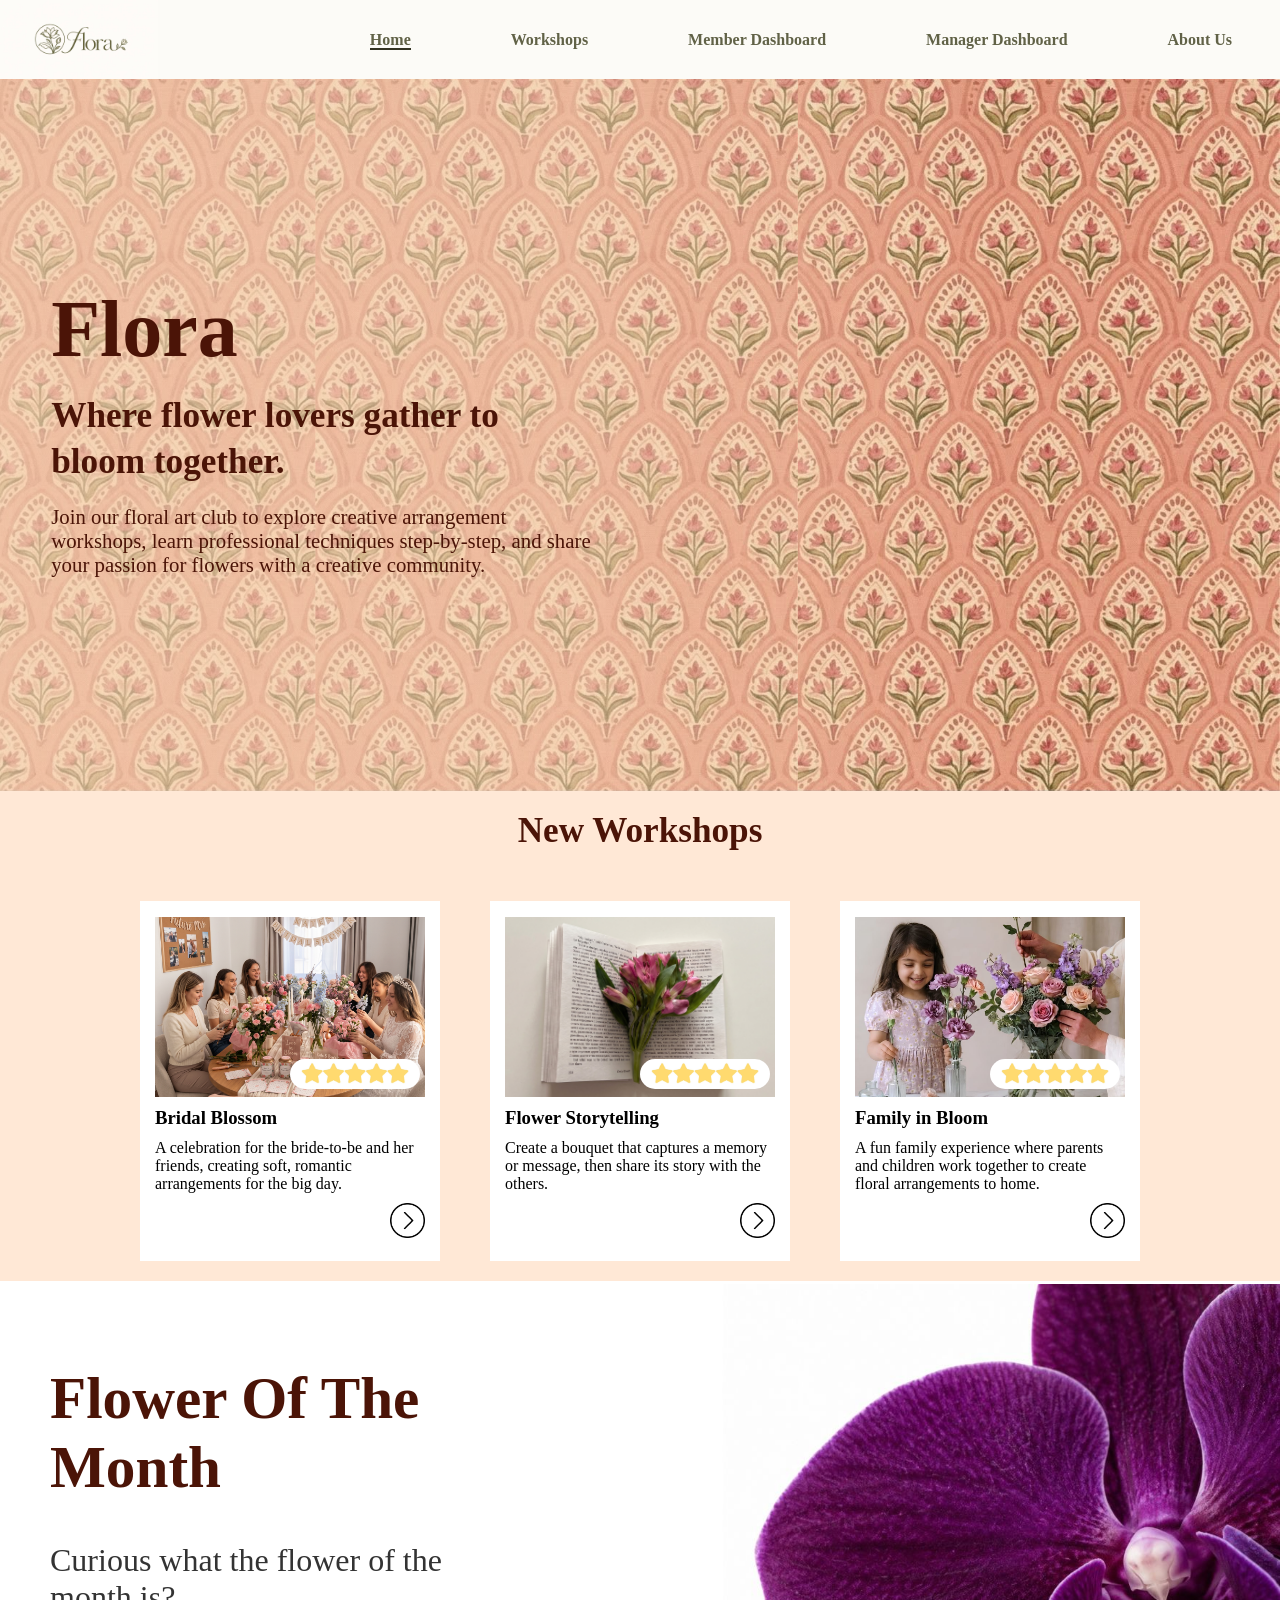
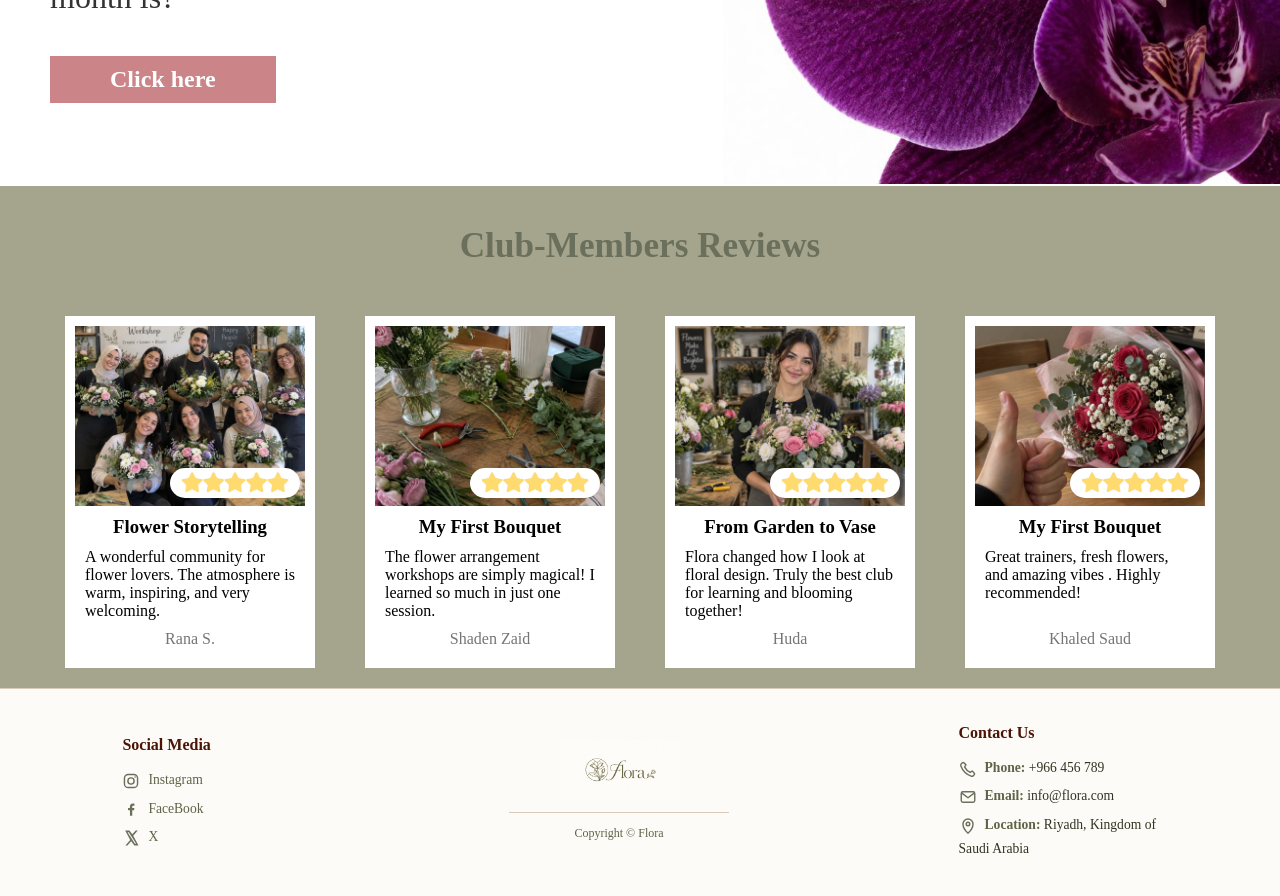
==== commit 0de71bc2: "Add files via upload" ====
--- a/index.html
+++ b/index.html
@@ -2,6 +2,7 @@
 <html lang ='en'>
     <head>
         <meta charset="UTF-8">
+        <meta name="viewport" content="width=device-width, initial-scale=1.0">
         <title>Flora - Home Page</title>
         <link rel="stylesheet" href="style.css">
     </head>
--- a/style.css
+++ b/style.css
@@ -81,12 +81,7 @@
 .breadcrumb a:hover {
     border-bottom: 2px solid #333322;
     color: #333322;}
-
-
-
-/*--------------------------------------------------------------footer---------------------ALL PAGES*/
-
-    
+/*------------------------- FOOTER - ALL PAGES -------------------------*/
 
 footer {
     display: flex;
@@ -98,18 +93,14 @@
     color: #333322;
     font-family: Georgia, 'Times New Roman', Times, serif;
     line-height: 1.8;
-    gap: 80px;
-}
-
-/*------------------------------------------------Footer-Headings---------------------*/
+    gap: 30px;
+}
 
 footer h3 {
     color: #4b1407;
     font-size: 1rem;
-    margin-bottom: 8px;
-}
-
-/*------------------------------------------------Footer-Lists---------------------*/
+    margin: 0 0 8px;
+}
 
 footer ul {
     list-style-type: none;
@@ -122,12 +113,12 @@
     margin-bottom: 4px;
 }
 
-/*------------------------------------------------Social-Media---------------------*/
+/*------------------------- Social Media -------------------------*/
 
 footer #Social-Media {
     flex: 1;
     text-align: left;
-    padding-right: 15px;
+    padding-left: 20px;
 }
 
 footer #Social-Media a {
@@ -140,44 +131,82 @@
     text-decoration: underline;
 }
 
-/*------------------------------------------------Footer-Logo-Copyright---------------------*/
-
-footer div {
+/*------------------------- Footer Logo -------------------------*/
+
+footer > div {
     flex: 1;
     text-align: center;
-    padding: 0 15px;
-}
-
-footer div img {
+    padding: 0;
+    margin-left: 138px;
+}
+footer > div img {
     display: block;
     width: 120px;
     height: auto;
     margin: 0 auto 12px;
 }
 
-footer div p {
+footer > div p {
     border-top: 1px solid #dccbbd;
     padding-top: 10px;
     color: #616247;
     font-size: 0.75rem;
 }
 
-/*------------------------------------------------Contact-Us---------------------*/
+/*------------------------- Contact Us -------------------------*/
 
 footer #contact-us {
     flex: 1;
     text-align: left;
-    padding-left: 15px;
+    padding-left: 200px;
 }
 
 footer #contact-us strong {
     color: #616247;
 }
 
-
-
-
-
+/*------------------------- Footer Icons -------------------------*/
+
+footer #Social-Media li::before,
+footer #contact-us li::before {
+    content: "";
+    display: inline-block;
+    width: 18px;
+    height: 18px;
+    margin-right: 8px;
+    vertical-align: middle;
+    background-size: contain;
+    background-repeat: no-repeat;
+    background-position: center;
+}
+
+/* Social Media Icons */
+
+footer #Social-Media li:nth-child(1)::before {
+    background-image: url("photos/flora_footer_icons/instagram.svg");
+}
+
+footer #Social-Media li:nth-child(2)::before {
+    background-image: url("photos/flora_footer_icons/facebook.svg");
+}
+
+footer #Social-Media li:nth-child(3)::before {
+    background-image: url("photos/flora_footer_icons/x.svg");
+}
+
+/* Contact Us Icons */
+
+footer #contact-us li:nth-child(1)::before {
+    background-image: url("photos/flora_footer_icons/phone.svg");
+}
+
+footer #contact-us li:nth-child(2)::before {
+    background-image: url("photos/flora_footer_icons/email.svg");
+}
+
+footer #contact-us li:nth-child(3)::before {
+    background-image: url("photos/flora_footer_icons/location.svg");
+}
 /*---------------------------------------- Shahad's pages: HOME / FLOWER OF THE MONTHE / Workshop Evaluation  ----------------------------------------*/
 
 /*----------------------------------------------------------HOME-Intro----------------------------shahad*/
@@ -195,8 +224,8 @@
     background-image: 
         linear-gradient(
             to right, 
-            rgba(247, 217, 187, 0.5) 0%,   
-            rgba(247, 217, 187, 0.2) 45%, 
+            rgba(247, 217, 187, 0.6) 0%,   
+            rgba(247, 217, 187, 0.5) 45%, 
             rgba(255, 254, 254, 0) 80%     
         ),
         url('photos/home_background_img.jpeg'); 
@@ -230,7 +259,7 @@
     line-height: 1.3;}
 
 #Intro p {
-    font-size: 1.2rem;
+    font-size: 1.3rem;
     font-weight: 500;}
 
 
@@ -464,15 +493,14 @@
     font-family: Georgia, 'Times New Roman', Times, serif;}
 
 .flower-of-the-month-hero p {
-    font-size: 1.2rem;
-    font-weight: 500;
+    font-size: 1.1rem;
+    font-weight: 500 ;
     max-width: 550px; 
     color: #e2d087;
     padding: 10px 20px;
     line-height: 1.6;
     background-color: #460f38a5;
-    font-family: Georgia, 'Times New Roman', Times, serif;}
-
+    font-family: 'Franklin Gothic Medium', 'Arial Narrow', Arial, sans-serif;}
 
 /*---------------------------------------------------------------------about-flower---------------------shahad*/
 .about-flower {
@@ -741,6 +769,7 @@
 
 /*-------------------------------------------------------------------------------------------------------------shahad*/
 
+
 /*===================================================================================================================================================================================alya*/
 
 
@@ -760,9 +789,9 @@
 /*----------------------------------------------------------Hero----------------------------alya*/
  
 .hero {
-    background: linear-gradient(135deg, #fbe3d3 0%, #f7d5c1 55%, #f0c4ad 100%);
+    background: #FFE8D6;
     color: #4b1407;
-    padding: 20px 24px 64px;}
+    padding: 0 0 64px;}
  
  
 .hero-text {
@@ -776,13 +805,20 @@
  
 .hero-text p {
     font-size: 1.2rem; }
+
+/* Workshops page banner only (Member Dashboard uses .hero-flowers) */
+.hero:not(.hero-flowers) {
+    background: #ffe8d6;
+    color: #4b1407;
+    margin-top: -7px;
+    padding-top: 7px;}
  
 /*---------------------------------------------------------Hero-Flowers-(Member-Dashboard)---------------------alya*/
  
 .hero-flowers {
     position: relative;
     overflow: hidden;
-    background: #f7d5c1;}
+    background: #FFE8D6;}
  
 .hero-flowers::before {
     content: "";
@@ -800,6 +836,10 @@
 .hero-flowers .hero-inner {
     position: relative;
     z-index: 1;}
+
+main:has(.member-links) {
+    background: #fcfbf7;;
+    display: flow-root;}
  
 /*---------------------------------------------------------Member-Links---------------------alya*/
  
@@ -822,7 +862,7 @@
     gap: 8px;
     min-height: 130px;
     padding: 20px;
-    border: 1px solid #dccbbd;
+    border: 1px solid #6B705C;
     border-radius: 28px;
     text-decoration: none;
     font-size: 1.5rem;
@@ -833,12 +873,12 @@
     transition: background 0.2s, border-color 0.2s, transform 0.25s, box-shadow 0.25s;}
  
 .member-link:hover {
-    background: #f7d5c1;
-    border-color: #616247;
+    background: #FFE8D6;
+    border-color: #A5A58D;
     transform: translateY(-4px);
     box-shadow: 0 12px 24px rgba(75, 20, 7, 0.18);}
  
-/* the pink circle with the + or star inside each link box */
+/* the tan circle with the + or star inside each link box */
 .member-link-icon {
     display: flex;
     align-items: center;
@@ -846,7 +886,7 @@
     width: 64px;
     height: 64px;
     border-radius: 50%;
-    background: #f7d5c1;
+    background: #D7B29D;
     font-family: Arial, Helvetica, sans-serif;
     font-size: 2.2rem;
     font-weight: 700;
@@ -865,27 +905,55 @@
  
 .requests h2 {
     font-size: 1.8rem;
-    margin: 0 0 14px;}
- 
-.table-wrap { overflow-x: auto; }
- 
+    margin: 0 0 14px;
+    display: inline-block;
+    padding-bottom: 4px;
+    border-bottom: 3px solid #CB8589;}
+ 
+.table-wrap {
+    overflow-x: auto;
+    padding: 0 24px 32px;
+    margin: 0 -24px -32px;}
+
 .requests table {
     width: 100%;
-    border-collapse: collapse;
-    text-align: center; }
- 
+    border-collapse: separate;
+    border-spacing: 0;
+    border: 1px solid #d8d9c9;
+    border-radius: 22px;
+    overflow: hidden;
+    text-align: left;
+    box-shadow: 0 8px 24px rgba(75, 20, 7, 0.08);}
+
+.requests th {
+    padding: 18px 22px;
+    border: 0;
+    background-color: #e5e7db;
+    color: #4d563f;
+    text-align: left;
+    letter-spacing: 0.02em;}
+
+.requests td {
+    padding: 16px 22px;
+    border: 0;
+    border-top: 1px solid #e6dfd5;
+    background-color: #fffdf9;
+    font-weight: bold;
+    color: #596046;
+    transition: background-color 0.25s ease;}
+
 .requests th,
 .requests td {
-    padding: 12px 14px;
-    border: 1px solid #dccbbd;}
- 
-.requests thead th {
-    background: #f7d5c1;
-    color: #4b1407;}
- 
-.requests tbody tr:hover { background: #fdf3ec; }
- 
-/* small coloured label in the Status column (Pending / Completed / Declined) */
+    border-left: 1px solid #d8d9c9;}
+
+.requests th:first-child,
+.requests td:first-child {
+    border-left: none;}
+
+.requests tbody tr:nth-child(even) td { background-color: #faf7f1; }
+
+.requests tbody tr:hover td { background-color: #f6e9e2; }
+ 
 .status {
     display: inline-block;
     min-width: 96px;
@@ -918,7 +986,7 @@
     padding: 8px 18px;
     font: inherit;
     color: #333322;
-    border: 2px solid #616247;
+    border: 2px solid #A5A58D;
     border-radius: 999px;
     background: #fff;
     cursor: pointer;}
@@ -929,7 +997,7 @@
     justify-content: center;
     gap: 40px 32px;
     padding: 48px max(24px, calc((100% - 1000px) / 2));
-    background-color: #f7d5c1;}
+    background-color: #A5A58D;}
  
 /* one workshop box: photo, name, description, price and Join button */
 .workshop-card {
@@ -969,19 +1037,19 @@
     flex: 1;}
  
 .card-footer {
-    border-top: 1px solid #dccbbd;
+    border-top: 1px solid #B7B7A4;
     padding-top: 12px;
     text-align: center;}
  
 .price {
     font-weight: 600;
-    color: #616247;}
+    color: #6B705C;}
  
 .join-btn {
     display: block;
     padding: 9px;
-    background: #f7d5c1;
-    color: #4b1407;
+    background: #CB8589;
+    color: #fff;
     border-radius: 999px;
     text-decoration: none;
     font-weight: bold;
@@ -993,7 +1061,7 @@
     display: inline-block;
     transition: transform 0.2s;}
  
-.join-btn:hover { background: #616247; color: #fff; }
+.join-btn:hover { background: #6B705C; color: #fff; }
  
 .join-btn:hover::after { transform: translateX(4px); }
  
@@ -1007,20 +1075,21 @@
   
 /*-------------------------------------------------------------------------------------------------------------alya*/
 
-
-
 /*======================================================================================================================================================================================tala*/
 
-/*==================== Shared Styles for Manager and Team Pages â€” tala ====================*/
-
-/*------------------------------------------------shared-text---------------------tala*/
+
+/*==================== Shared Styles for Manager and Team Pages — tala ====================*/
+
+/*------------------------------------------------text---------------------tala*/
 
 .manager-page,
 .team-page {
     font-family: Georgia, 'Times New Roman', Times, serif;
     color: #333322;
     line-height: 1.5;
-    padding-top: 16px;
+    padding-top: 0;
+    background-color: #fcfbf7;
+    display: flow-root;
 }
 
 .manager-page h1,
@@ -1050,35 +1119,40 @@
     color: #333322;
 }
 
-/*==================== PAGE 1: Manager Dashboard â€” tala ====================*/
-
-/*------------------------------------------------Manager-Hero---------------------tala*/
-
+/*==================== PAGE 1: Manager Dashboard — tala ====================*/
+
+/*------------------------------------------Manager Dashboard Heading--------------------tala*/
 .manager-page .manager-dashboard {
-    background-color: #f7d5c1;
-    padding: 20px 24px 64px;
+    position: relative;
+    z-index: 0;
+    overflow: hidden;
+    background-color: #FFE8D6;
+    padding: 0 0 64px;
     text-align: center;
 }
 
 .manager-page .manager-dashboard h1 {
-    font-size: 2.6rem;
+    font-size: clamp(2.6rem, 6vw, 4rem);
+    line-height: 1.1;
     margin-bottom: 8px;
 }
 
 .manager-page .manager-dashboard p {
     font-size: 1.2rem;
-}
-
-/*------------------------------------------------Manager-Actions---------------------tala*/
+	color: #4b1407;
+}
+
+/*------------------------------------------------Manager Actions---------------------tala*/
 
 .manager-page .manager-actions {
     display: flex;
     flex-wrap: wrap;
+    gap: 24px;
     justify-content: center;
     align-items: stretch;
     max-width: 820px;
-    margin: 36px auto 0;
-    padding: 0 12px;
+    margin: 48px auto 0;
+    padding: 0 24px;
 }
 
 .manager-page .manager-card {
@@ -1086,50 +1160,73 @@
     flex-direction: column;
     align-items: center;
     justify-content: center;
-    flex-basis: 280px;
-    flex-grow: 1;
-    margin: 12px;
+    gap: 8px;
+    flex: 1 1 280px;
+    height: 150px;
+    min-height: 130px;
+    min-width: 0;
     padding: 20px;
-    border: 1px solid #dccbbd;
+    border: 1px solid #6B705C;
+    border-radius: 28px;
     background-color: #ffffff;
     color: #4b1407;
     text-decoration: none;
     text-align: center;
+    font-size: 1.5rem;
+    font-weight: bold;
+    box-shadow: 0 4px 14px rgba(75, 20, 7, 0.1);
+    transition: background-color 0.2s,
+                border-color 0.2s,
+                transform 0.25s,
+                box-shadow 0.25s;
 }
 
 .manager-page .manager-card h2 {
     font-size: 1.25rem;
-    margin-bottom: 8px;
+    font-weight: inherit;
+    line-height: 1.1;
+    margin: 0;
 }
 
 .manager-page .manager-card p {
     font-size: 0.9rem;
     color: #333322;
+    margin: 0;
 }
 
 .manager-page .manager-icon {
-    display: block;
+    display: flex;
+    align-items: center;
+    justify-content: center;
+    width: 64px;
+    height: 64px;
+    border-radius: 50%;
+    background-color: #D7B29D;
     font-family: Arial, Helvetica, sans-serif;
     font-size: 3rem;
     font-weight: bold;
     line-height: 1;
     color: #4b1407;
-    margin-bottom: 8px;
 }
 
 .manager-page .manager-card img {
     display: block;
-    width: 48px;
-    height: auto;
-    margin-bottom: 8px;
+    width: 64px;
+    height: 64px;
+    object-fit: contain;
+    padding: 12px;
+    border-radius: 50%;
+    background-color: #D7B29D;
 }
 
 .manager-page .manager-card:hover {
-    background-color: #f7d5c1;
-    border-color: #616247;
-}
-
-/*------------------------------------------------My-Workshops---------------------tala*/
+    background-color: #FFE8D6;
+    border-color: #A5A58D;
+    transform: translateY(-4px);
+    box-shadow: 0 12px 24px rgba(75, 20, 7, 0.18);
+}
+
+/*------------------------------------------------My Workshops---------------------tala*/
 
 .manager-page .my-workshops {
     max-width: 820px;
@@ -1138,52 +1235,62 @@
 }
 
 .manager-page .my-workshops h2 {
-    text-align: center;
+    display: inline-block;
     font-size: 1.8rem;
-    margin-bottom: 24px;
+    margin: 0 0 14px;
+    padding-bottom: 4px;
+    border-bottom: 3px solid #CB8589;
 }
 
 .manager-page .my-workshops table {
     width: 100%;
-    border: 1px solid #dccbbd;
+    border-collapse: collapse;
     background-color: #ffffff;
-    text-align: left;
+    text-align: center;
 }
 
 .manager-page .my-workshops th {
     padding: 12px 14px;
-    background-color: #f7d5c1;
+    border: 1px solid #6B705C;
+    background-color: #A5A58D;
     color: #4b1407;
 }
 
 .manager-page .my-workshops td {
-    padding: 10px 14px;
-    border-bottom: 1px solid #dccbbd;
-    font-weight: bold;
+    padding: 12px 14px;
+    border: 1px solid #6B705C;
+    vertical-align: middle;
+    overflow-wrap: anywhere;
 }
 
 .manager-page .my-workshops img {
     display: block;
     width: 80px;
-    height: auto;
+    max-width: 100%;
+    height: 60px;
+    object-fit: cover;
+    margin: 0 auto;
+    border-radius: 8px;
 }
 
 .manager-page .my-workshops tbody tr:hover {
-    background-color: #fdf3ec;
-}
-
-/*==================== PAGE 2: Manage Activity Leaders & Instructors â€” tala ====================*/
-
-/*------------------------------------------------Manage-Team-Hero---------------------tala*/
+    background-color: #FFE8D6;
+}
+
+/*==================== PAGE 2: Manage Activity Leaders & Instructors — tala ====================*/
+
+/*------------------------------------------------Manage Team Heading---------------------tala*/
 
 .team-page .manage-team {
-    padding: 20px 24px 40px;
-    max-width: 1100px;
+    padding: 20px 24px 48px;
     margin: 0 auto;
+    background-color: #FFE8D6;
+    text-align: center;
 }
 
 .team-page .manage-team h1 {
-    font-size: 2rem;
+    font-size: clamp(2rem, 4vw, 2.6rem);
+    line-height: 1.2;
     margin-bottom: 8px;
 }
 
@@ -1191,42 +1298,50 @@
     font-size: 1rem;
 }
 
-/*------------------------------------------------Current-Instructors---------------------tala*/
+/*------------------------------------------------Current Instructors---------------------tala*/
 
 .team-page .current-team {
     max-width: 820px;
-    margin: 32px auto 64px;
-    padding: 24px;
-    background-color: #fdf3ec;
+    margin: 48px auto 56px;
+    padding: 0 24px;
 }
 
 .team-page .current-team h2 {
-    font-size: 1.4rem;
-    margin-bottom: 16px;
+    display: inline-block;
+    font-size: 1.8rem;
+    margin: 0 0 14px;
+    padding-bottom: 4px;
+    border-bottom: 3px solid #CB8589;
 }
 
 .team-page .current-team table {
     width: 100%;
-    border: 1px solid #dccbbd;
+    border-collapse: collapse;
     background-color: #ffffff;
-    text-align: left;
+    text-align: center;
 }
 
 .team-page .current-team th {
-    padding: 10px 14px;
-    background-color: #f7d5c1;
+    padding: 12px 14px;
+    border: 1px solid #6B705C;
+    background-color: #A5A58D;
     color: #4b1407;
 }
 
 .team-page .current-team td {
-    padding: 10px 14px;
-    border-bottom: 1px solid #dccbbd;
+    padding: 12px 14px;
+    border: 1px solid #6B705C;
+    vertical-align: middle;
+    overflow-wrap: anywhere;
 }
 
 .team-page .current-team img {
     display: block;
     width: 50px;
-    height: auto;
+    height: 50px;
+    object-fit: cover;
+    margin: 0 auto;
+    border-radius: 50%;
 }
 
 .team-page .current-team label {
@@ -1234,42 +1349,53 @@
 }
 
 .team-page .current-team tbody tr:hover {
-    background-color: #fdf3ec;
-}
-
-/*------------------------------------------------Add-Leader-Instructor---------------------tala*/
+    background-color: #FFE8D6;
+}
+
+/*------------------------------------------------Add Leader Instructor---------------------tala*/
 
 .team-page .add-team-member {
-    max-width: 820px;
-    margin: 0 auto 64px;
-    padding: 0 24px;
+    max-width: 860px;
+    margin: 0 auto 60px;
+    padding: 40px;
+    background: linear-gradient(to bottom, #fcf4f0, #fffbfa);
+    border-radius: 28px;
 }
 
 .team-page .add-team-member h2 {
-    font-size: 1.4rem;
-    margin-bottom: 8px;
+    font-size: 1.8rem;
+    color: #6e1111;
+    font-style: italic;
+    text-align: center;
+    margin-bottom: 12px;
 }
 
 .team-page .add-team-member p {
-    font-size: 0.9rem;
+    font-size: 0.95rem;
+    text-align: center;
     margin-bottom: 24px;
 }
 
 .team-page .add-team-member form {
-    padding: 24px;
-    background-color: #fdf3ec;
-}
-
-/*------------------------------------------------Team-Form-Columns---------------------tala*/
+    padding: 28px;
+    background-color: #fcf8ef;
+    border: 1px solid #dccbbd;
+    border-radius: 20px;
+    box-shadow: 0 6px 18px rgba(75, 20, 7, 0.12);
+}
+
+/*------------------------------------------------Team Form Columns---------------------tala*/
 
 .team-page .form-columns {
     display: flex;
-    justify-content: space-between;
+    flex-wrap: wrap;
+    gap: 28px;
     align-items: flex-start;
 }
 
 .team-page .form-column {
-    width: 48%;
+    flex: 1 1 240px;
+    min-width: 0;
 }
 
 .team-page .form-field {
@@ -1286,23 +1412,25 @@
 .team-page .form-field input {
     box-sizing: border-box;
     width: 100%;
-    padding: 10px;
-    border: 1px solid #616247;
-    background-color: #ffffff;
+    padding: 12px;
+    border: 1px solid #dccbbd;
+    border-radius: 8px;
+    background-color: #fcfbf7;
     color: #333322;
     font-family: Georgia, 'Times New Roman', Times, serif;
     font-size: 1rem;
 }
 
 .team-page .form-field input[type="file"] {
-    padding: 24px 10px;
-    border: 1px dashed #616247;
-}
-
-/*------------------------------------------------Role-Selection---------------------tala*/
+    padding: 18px 12px;
+    border: 1px dashed #dccbbd;
+}
+
+/*------------------------------------------------Role Selection---------------------tala*/
 
 .team-page .add-team-member fieldset {
-    border: 1px solid #616247;
+    border: 1px solid #dccbbd;
+    border-radius: 8px;
     padding: 14px;
     margin-bottom: 24px;
 }
@@ -1321,17 +1449,21 @@
     margin-right: 8px;
 }
 
-/*------------------------------------------------Manage-Team-Buttons---------------------tala*/
+/*------------------------------------------------Manage Team Buttons---------------------tala*/
 
 .team-page .current-team button,
 .team-page .add-team-member button {
-    padding: 10px 20px;
-    border: 1px solid #616247;
+    padding: 11px 24px;
+    border: none;
+    border-radius: 20px;
     background-color: #616247;
     color: #ffffff;
     font-family: Georgia, 'Times New Roman', Times, serif;
-    font-size: 0.9rem;
+    font-size: 1rem;
     font-weight: bold;
+    cursor: pointer;
+    box-shadow: 0 4px 10px rgba(75, 20, 7, 0.15);
+    transition: background-color 0.2s, transform 0.2s;
 }
 
 .team-page .current-team button {
@@ -1340,31 +1472,36 @@
 
 .team-page .current-team button:hover,
 .team-page .add-team-member button:hover {
-    background-color: #333322;
-}
-
-/*==================== PAGE 3: Add New Workshop â€” tala ====================*/
-
-/*------------------------------------------------shared-text---------------------tala*/
+    background-color: #4b1407;
+    transform: translateY(-2px);
+}
+
+/*==================== PAGE 3: Add New Workshop — tala ====================*/
+
+/*------------------------------------------------text---------------------tala*/
 
 .add-workshop-page {
     font-family: Georgia, 'Times New Roman', Times, serif;
     color: #333322;
     line-height: 1.5;
-    padding-top: 16px;
-}
-
-/*------------------------------------------------Page-Introduction---------------------tala*/
+    padding-top: 0;
+    background-color: #fcfbf7;
+    display: flow-root;
+}
+
+/*------------------------------------------------Page Introduction---------------------tala*/
 
 .add-workshop-page .workshop-introduction {
-    max-width: 1100px;
     margin: 0 auto;
-    padding: 20px 24px 40px;
+    padding: 20px 24px 48px;
+    background-color: #FFE8D6;
+    text-align: center;
 }
 
 .add-workshop-page .breadcrumb {
     font-size: 0.9rem;
     margin-bottom: 36px;
+    text-align: left;
 }
 
 .add-workshop-page .breadcrumb a {
@@ -1382,42 +1519,43 @@
 
 .add-workshop-page .workshop-introduction h1 {
     color: #4b1407;
-    font-size: 2.6rem;
+    font-size: clamp(2.6rem, 6vw, 4rem);
+    line-height: 1.1;
     margin-bottom: 12px;
-    border-left: 5px solid #f7d5c1;
-    padding-left: 16px;
 }
 
 .add-workshop-page .workshop-introduction p {
-    color: #616247;
+    color: #4b5841;
     font-size: 1.1rem;
-    padding-left: 21px;
-}
-
-/*------------------------------------------------Workshop-Form---------------------tala*/
+    font-style: italic;
+}
+
+/*------------------------------------------------Workshop Form---------------------tala*/
 
 .add-workshop-page .new-workshop-form {
-    max-width: 920px;
-    margin: 24px auto 80px;
-    padding: 36px;
-    background-color: #fdf3ec;
+    margin: 0;
+    padding: 28px;
+    background-color: #fcf8ef;
     border: 1px solid #dccbbd;
-    border-top: 6px solid #f7d5c1;
-}
-
-/*------------------------------------------------Workshop-Form-Columns---------------------tala*/
+    border-radius: 20px;
+    box-shadow: 0 6px 18px rgba(75, 20, 7, 0.12);
+}
+
+/*------------------------------------------------Workshop Form Columns---------------------tala*/
 
 .add-workshop-page .workshop-form-columns {
     display: flex;
+    flex-wrap: wrap;
+    gap: 28px;
     align-items: flex-start;
-    justify-content: space-between;
 }
 
 .add-workshop-page .workshop-form-column {
-    width: 48%;
-}
-
-/*------------------------------------------------Workshop-Form-Labels---------------------tala*/
+    flex: 1 1 240px;
+    min-width: 0;
+}
+
+/*------------------------------------------------Workshop Form Labels---------------------tala*/
 
 .add-workshop-page .workshop-field {
     margin-bottom: 28px;
@@ -1431,7 +1569,7 @@
     font-weight: bold;
 }
 
-/*------------------------------------------------Inputs-Description---------------------tala*/
+/*------------------------------------------------Inputs Description---------------------tala*/
 
 .add-workshop-page .workshop-field input,
 .add-workshop-page .workshop-field textarea {
@@ -1439,8 +1577,9 @@
     display: block;
     width: 100%;
     padding: 12px;
-    border: 1px solid #616247;
-    background-color: #ffffff;
+    border: 1px solid #dccbbd;
+    border-radius: 8px;
+    background-color: #fcfbf7;
     color: #333322;
     font-family: Georgia, 'Times New Roman', Times, serif;
     font-size: 1rem;
@@ -1449,18 +1588,19 @@
 
 .add-workshop-page .workshop-field textarea {
     height: 190px;
-}
-
-/*------------------------------------------------Image-Upload---------------------tala*/
+    resize: vertical;
+}
+
+/*------------------------------------------------Image  Upload---------------------tala*/
 
 .add-workshop-page .workshop-field input[type="file"] {
-    height: 190px;
+    min-height: 190px;
     padding: 65px 12px;
     border: 2px dashed #dccbbd;
     background-color: #fcfbf7;
 }
 
-/*------------------------------------------------Field-Effects---------------------tala*/
+/*------------------------------------------------Field Effects---------------------tala*/
 
 .add-workshop-page .workshop-field input:hover,
 .add-workshop-page .workshop-field textarea:hover {
@@ -1473,40 +1613,450 @@
     border-color: #4b1407;
 }
 
-/*------------------------------------------------Submit-Button---------------------tala*/
+/*------------------------------------------------Submit Button---------------------tala*/
 
 .add-workshop-page .workshop-submit {
-    text-align: right;
+    text-align: left;
     margin-top: 12px;
 }
 
 .add-workshop-page .workshop-submit button {
-    padding: 12px 32px;
-    border: 2px solid #616247;
+    min-width: 180px;
+    padding: 11px 24px;
+    border: none;
+    border-radius: 20px;
     background-color: #616247;
     color: #ffffff;
     font-family: Georgia, 'Times New Roman', Times, serif;
     font-size: 1rem;
     font-weight: bold;
+    cursor: pointer;
+    box-shadow: 0 4px 10px rgba(75, 20, 7, 0.15);
+    transition: background-color 0.2s, transform 0.2s;
 }
 
 .add-workshop-page .workshop-submit button:hover {
-    background-color: #f7d5c1;
-    border-color: #4b1407;
+    background-color: #4b1407;
+    color: #ffffff;
+    transform: translateY(-2px);
+}
+
+/*------------------------------Dashboard spacing matches Member Dashboard---------------------tala*/
+
+.manager-page .manager-dashboard .breadcrumb {
+    margin: 20px 0 20px 10px;
+}
+
+.manager-page .manager-hero-inner {
+    position: relative;
+    z-index: 1;
+}
+
+.manager-page .manager-hero-text {
+    text-align: center;
+    margin-top: 36px;
+}
+
+/*------------------------------Responsive and keyboard focus---------------------tala*/
+
+.manager-page .manager-card:focus,
+.team-page button:focus,
+.add-workshop-page button:focus,
+.team-page input:focus,
+.add-workshop-page input:focus,
+.add-workshop-page textarea:focus {
+    outline: none;
+    border-color: #616247;
+    box-shadow: 0 0 0 3px rgba(97, 98, 71, 0.18);
+}
+
+.team-page input[type="checkbox"],
+.team-page input[type="radio"] {
+    accent-color: #616247;
+}
+
+.manager-page .manager-dashboard::before {
+    content: "";
+    position: absolute;
+    z-index: -2;
+    inset: -24px;
+    background: url("photos/hero_flowers.jpg") center / cover no-repeat;
+    filter: blur(6px);
+}
+
+.manager-page .manager-dashboard::after {
+    content: "";
+    position: absolute;
+    z-index: -1;
+    inset: 0;
+    background: rgba(255, 255, 255, 0.55);
+}
+
+.add-workshop-page .workshop-field input[type="text"],
+.add-workshop-page .workshop-field input[type="number"],
+.team-page .form-field input:not([type="file"]) {
+    height: auto;
+    min-height: 46px;
+}
+
+.add-workshop-page .workshop-field label,
+.team-page .form-field label,
+.team-page .add-team-member legend {
+    color: #616247;
+}
+
+.add-workshop-page .workshop-field input:focus,
+.add-workshop-page .workshop-field textarea:focus,
+.team-page .form-field input:focus {
+    outline: none;
+    border-color: #616247;
+    background-color: #fcfbf7;
+    box-shadow: 0 0 0 2px rgba(97, 98, 71, 0.12);
+}
+
+.add-workshop-page .workshop-field input:hover,
+.add-workshop-page .workshop-field textarea:hover,
+.team-page .form-field input:hover {
+    border-color: #616247;
+    background-color: #f5f1e9;
+}
+
+/*------------------------------Form effects and floral divider---------------------tala*/
+
+.team-page .add-team-member form,
+.add-workshop-page .new-workshop-form {
+    animation: request-rise 0.5s ease;
+    transition: transform 0.25s ease, box-shadow 0.25s ease;
+}
+
+.team-page .add-team-member form:hover,
+.add-workshop-page .new-workshop-form:hover {
+    transform: translateY(-4px);
+    box-shadow: 0 12px 24px rgba(75, 20, 7, 0.16);
+}
+
+.team-page .form-field input {
+    transition: border-color 0.2s ease,
+                background-color 0.2s ease,
+                box-shadow 0.2s ease;
+}
+
+.team-page .team-floral-divider,
+.add-workshop-page .team-floral-divider {
+    display: flex;
+    align-items: center;
+    justify-content: center;
+    margin: 0 0 20px;
+}
+
+.team-page .team-floral-divider::before,
+.team-page .team-floral-divider::after,
+.add-workshop-page .team-floral-divider::before,
+.add-workshop-page .team-floral-divider::after {
+    content: "";
+    width: 75px;
+    border-top: 1px solid #dccbbd;
+    margin: 0 10px;
+}
+
+.team-page .team-floral-divider span,
+.add-workshop-page .team-floral-divider span {
+    display: inline-block;
+    flex: 0 0 32px;
+    width: 32px;
+    height: 32px;
+    background: url("photos/Flora-part.png") center / contain no-repeat;
+}
+
+/*------------------------------Matching workshop form panel---------------------tala*/
+
+.add-workshop-page .add-workshop-panel {
+    max-width: 860px;
+    margin: 40px auto 60px;
+    padding: 40px;
+    background: linear-gradient(to bottom, #fcf4f0, #fffbfa);
+    border-radius: 28px;
+}
+
+.add-workshop-page .add-workshop-panel h2 {
+    font-size: 1.8rem;
+    color: #6e1111;
+    font-style: italic;
+    text-align: center;
+    margin-bottom: 12px;
+}
+
+.add-workshop-page .add-workshop-panel > p {
+    font-size: 0.95rem;
+    text-align: center;
+    margin-bottom: 24px;
+}
+
+.add-workshop-page .workshop-field {
+    margin-bottom: 24px;
+}
+
+.add-workshop-page .workshop-field label {
+    margin-bottom: 6px;
+}
+
+.add-workshop-page .workshop-field input,
+.add-workshop-page .workshop-field textarea {
+    transition: border-color 0.2s ease,
+                background-color 0.2s ease,
+                box-shadow 0.2s ease;
+}
+
+@media (max-width: 600px) {
+    .add-workshop-page .add-workshop-panel {
+        margin-left: 16px;
+        margin-right: 16px;
+        padding: 24px 16px;
+    }
+
+    .add-workshop-page .add-workshop-panel .new-workshop-form {
+        margin: 0;
+        padding: 20px 14px;
+    }
+}
+
+/*------------------------------Manager workshop table details---------------------tala*/
+
+.manager-page .manager-icon {
     color: #4b1407;
 }
 
-/*==================== Shared Footer for All Pages â€” tala ====================*/
-
-/*------------------------------------------------Footer---------------------tala*/
+.manager-page .manager-people-icon {
+    display: block;
+    width: 64px;
+    height: 64px;
+    padding: 14px;
+    border-radius: 50%;
+    background-color: #D7B29D;
+    color: #4b1407;
+}
+
+.manager-page .my-workshops table {
+    border-collapse: separate;
+    border-spacing: 0;
+    border: 1px solid #d8d9c9;
+    border-radius: 22px;
+    overflow: hidden;
+    box-shadow: 0 8px 24px rgba(75, 20, 7, 0.08);
+}
+
+.manager-page .my-workshops th {
+    padding: 18px 22px;
+    border: 0;
+    background-color: #e5e7db;
+    color: #4d563f;
+    text-align: left;
+    letter-spacing: 0.02em;
+}
+
+.manager-page .my-workshops td {
+    padding: 16px 22px;
+    border: 0;
+    border-top: 1px solid #e6dfd5;
+    background-color: #fffdf9;
+    transition: background-color 0.25s ease;
+}
+
+.manager-page .my-workshops td:first-child {
+    width: 150px;
+}
+
+.manager-page .my-workshops td:last-child {
+    text-align: left;
+    font-size: 1.05rem;
+    font-weight: bold;
+    color: #596046;
+}
+
+.manager-page .my-workshops tbody tr:nth-child(even) td {
+    background-color: #faf7f1;
+}
+
+.manager-page .my-workshops img {
+    width: 100px;
+    height: 72px;
+    border-radius: 14px;
+    box-shadow: 0 4px 10px rgba(75, 20, 7, 0.12);
+}
+
+/*------------------------------Current team table details---------------------tala*/
+
+.team-page .current-team table {
+    border-collapse: separate;
+    border-spacing: 0;
+    border: 1px solid #d8d9c9;
+    border-radius: 22px;
+    overflow: hidden;
+    box-shadow: 0 8px 24px rgba(75, 20, 7, 0.08);
+}
+
+.team-page .current-team th {
+    padding: 17px 18px;
+    border: 0;
+    background-color: #e5e7db;
+    color: #4d563f;
+    font-size: 0.95rem;
+}
+
+.team-page .current-team td {
+    padding: 18px;
+    border: 0;
+    border-top: 1px solid #e6dfd5;
+    background-color: #fffdf9;
+    transition: background-color 0.25s ease;
+}
+
+.team-page .current-team tbody tr:nth-child(even) td {
+    background-color: #faf7f1;
+}
+
+.team-page .current-team tbody tr:hover td,
+.team-page .current-team tbody tr:focus-within td {
+    background-color: #f6e9e2;
+}
+
+.team-page .current-team td:first-child,
+.team-page .current-team th:first-child {
+    width: 22%;
+}
+
+.team-page .current-team td:nth-child(2),
+.team-page .current-team th:nth-child(2) {
+    width: 28%;
+}
+
+.team-page .current-team img {
+    width: 64px;
+    height: 64px;
+    border: 3px solid #fffdf9;
+    box-shadow: 0 0 0 1px #d8d9c9,
+                0 4px 10px rgba(75, 20, 7, 0.08);
+    transition: transform 0.25s ease;
+}
+
+.team-page .current-team label {
+    display: inline-block;
+    color: #596046;
+    transition: transform 0.25s ease, color 0.25s ease;
+    cursor: pointer;
+}
+
+.team-page .current-team tbody tr:hover img {
+    transform: translateY(-3px) scale(1.04);
+}
+
+.team-page .current-team tbody tr:hover label {
+    transform: translateY(-2px);
+    color: #8a3b32;
+}
+
+.team-page .current-team tbody tr:has(input:checked) td {
+    background-color: #edf0e5;
+}
+
+.team-page .current-team input[type="checkbox"] {
+    width: 18px;
+    height: 18px;
+    cursor: pointer;
+    vertical-align: middle;
+}
+
+@media (max-width: 600px) {
+    .team-page .add-team-member,
+    .add-workshop-page .new-workshop-form {
+        margin-left: 16px;
+        margin-right: 16px;
+        padding: 24px 16px;
+    }
+
+    .team-page .add-team-member form {
+        padding: 20px 14px;
+    }
+
+    .manager-page .my-workshops th,
+    .manager-page .my-workshops td,
+    .team-page .current-team th,
+    .team-page .current-team td {
+        padding: 10px 8px;
+    }
+
+    .team-page .form-column,
+    .add-workshop-page .workshop-form-column {
+        flex-basis: 100%;
+    }
+}
+
+/* Align manager dashboard cards */
+.manager-page .manager-card {
+    display: grid;
+    grid-template-rows: 64px 48px;
+    align-content: center;
+    justify-items: center;
+    align-items: center;
+    gap: 8px;
+
+    height: 160px;
+    min-height: 160px;
+    padding: 20px;
+
+    font-family: Georgia, 'Times New Roman', Times, serif;
+    font-size: 1.5rem;
+    font-weight: bold;
+    line-height: 1;
+    text-align: center;
+}
+
+/* Keep card labels consistent */
+.manager-page .manager-card h2 {
+    display: flex;
+    align-items: center;
+    justify-content: center;
+    min-height: 48px;
+    margin: 0;
+
+    font-family: inherit;
+    font-size: inherit;
+    font-weight: inherit;
+    line-height: 1;
+}
+
+/* Keep both icons the same size */
+.manager-page .manager-icon,
+.manager-page .manager-card img {
+    width: 64px;
+    height: 64px;
+    margin: 0;
+    flex-shrink: 0;
+}
+
+/*======================================================================================================================================================================================tala*/
+
+
 /*======================================== Norah's Pages ========================================*/
 
 /*---------------------------------------- Request to Join ----------------------------------------*/
 
-
+.join-workshop-page {
+    background-color: #fdfbf5;
+}
+
+.join-workshop-page .join-workshop-hero {
+    background: linear-gradient(
+        135deg,
+        #FFE8D6 0%,
+        #f8dece 50%,
+        #fbd4bb 100%
+    );
+    padding-bottom: 28px;
+}
 .request-subtitle {
-    color: #4b5841;
-    font-style:italic;
+    color: #776161;
+    font-style: italic;
 }
 
 .join-workshop-section {
@@ -1515,7 +2065,7 @@
     padding: 55px;
     font-family: Georgia, "Times New Roman", Times, serif;
     color: #333322;
-    background: linear-gradient(to bottom, #fcf4f0, #fffbfa);
+    background: #fbf0e3;
     border-radius: 28px;
 }
 
@@ -1531,7 +2081,7 @@
     text-align: center;
     color: #6e1111;
     font-size: 1.8rem;
-    font-style:italic;
+    font-style: italic;
 }
 
 .join-workshop-floral-divider {
@@ -1571,9 +2121,7 @@
     animation: request-rise 0.5s ease;
 }
 
-
 /* Form Animation */
-
 @keyframes request-rise {
     from {
         opacity: 0;
@@ -1588,7 +2136,7 @@
 
 .join-workshop-form label {
     margin: 0;
-    color: #616247;
+    color: #665050;
     font-weight: bold;
 }
 
@@ -1612,7 +2160,7 @@
 
 /* Placeholder Colors */
 .join-workshop-form input::placeholder {
-    color: #77705f;
+    color: #616247;
     opacity: 1;
 }
 
@@ -1656,11 +2204,11 @@
 
 .join-workshop-required-fields {
     margin: 0;
-    color: #616247;
+    color: #4d5738;
+
     font-size: 0.9rem;
-}
-
-
+    font-style: italic;
+}
 
 .join-workshop-form input[type="submit"] {
     width: 180px;
@@ -1681,14 +2229,10 @@
     background-color: #4b1407;
     transform: translateY(-2px);
 }
-
-
-
-
 /*---------------------------------------- About Us ----------------------------------------*/
 
 .about-page {
-    background-color: #fefcf8;
+    background-color: #fbf9f4;
 }
 
 .about-page .about-section {
@@ -1760,7 +2304,7 @@
 .about-page .about-tagline {
     margin: 0;
 
-    color:  #737860;
+    color:  #5f534c;
 
     font-size: 1.18rem;
     font-style: italic;
@@ -1877,7 +2421,7 @@
 }
 
 .about-page .instructor-card {
-    flex: 0 0 30%;
+   flex: 0 0 40%;
 
     box-sizing: border-box;
 
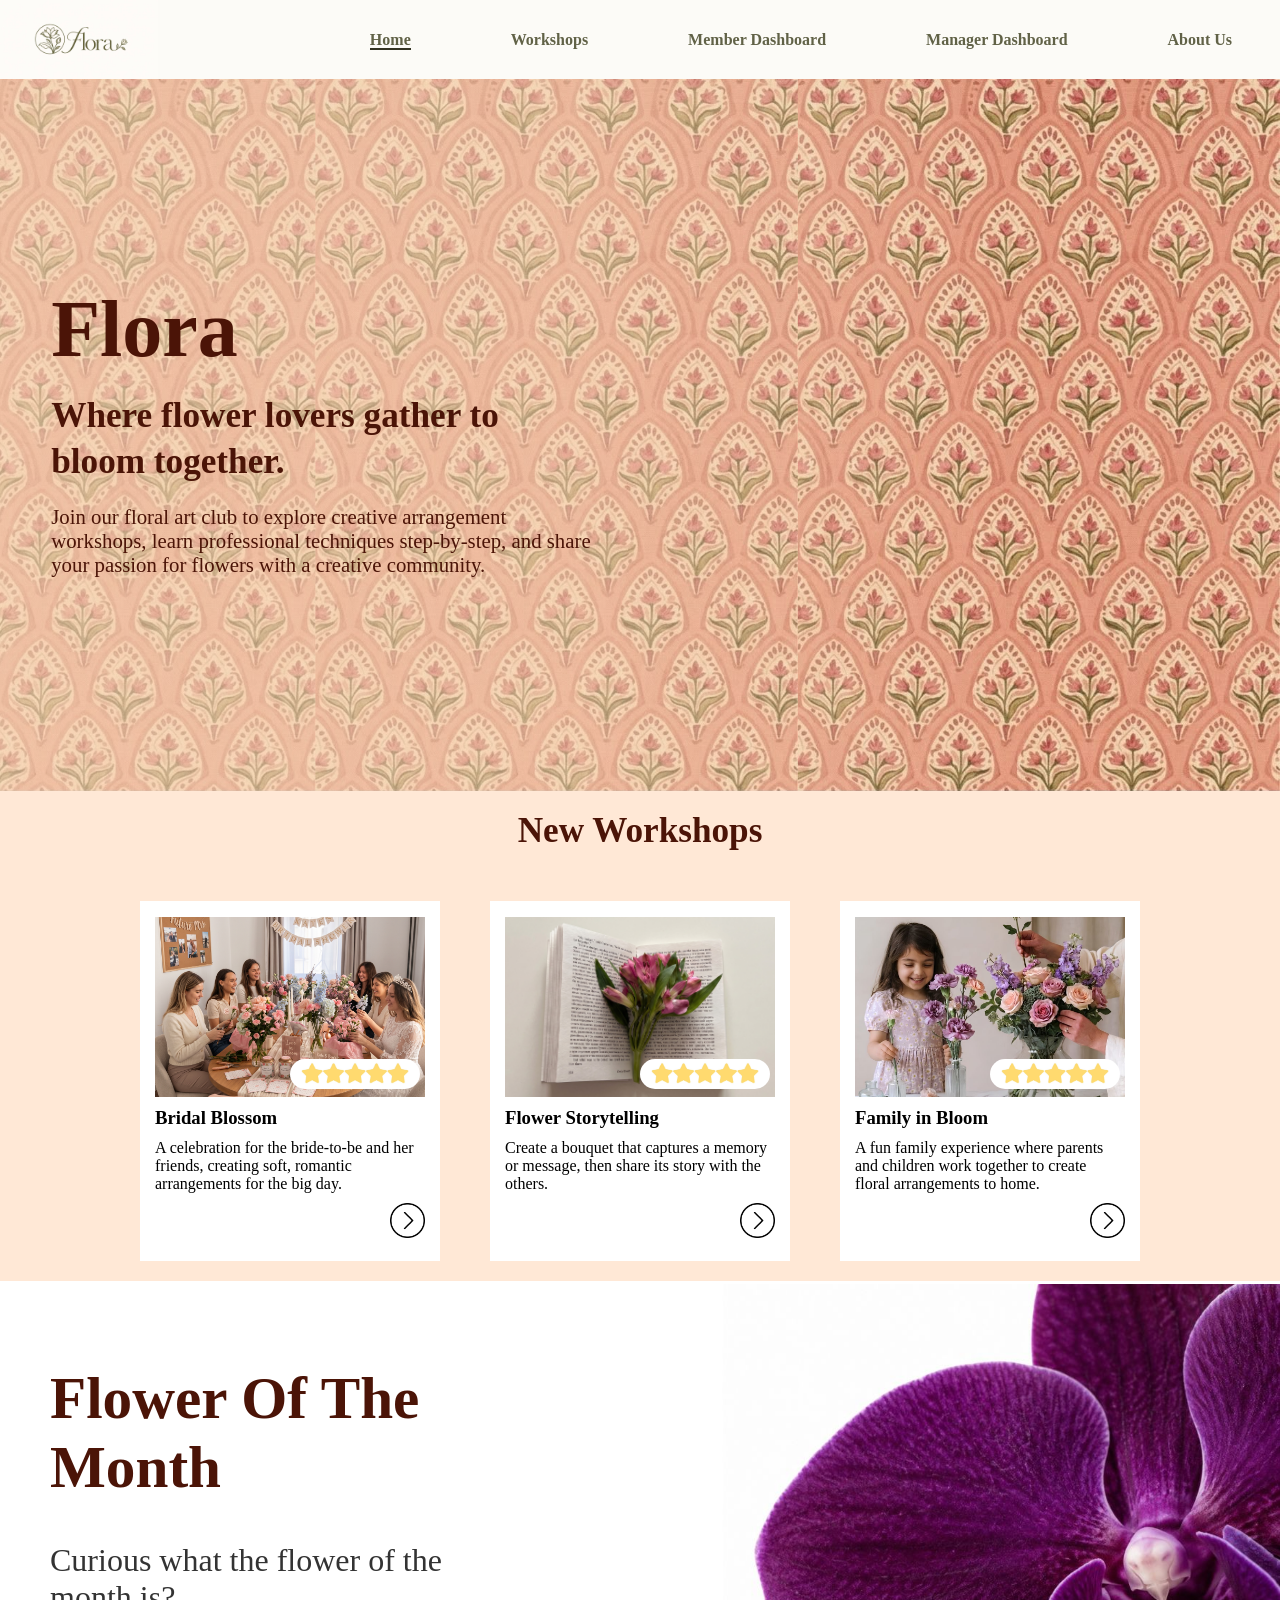
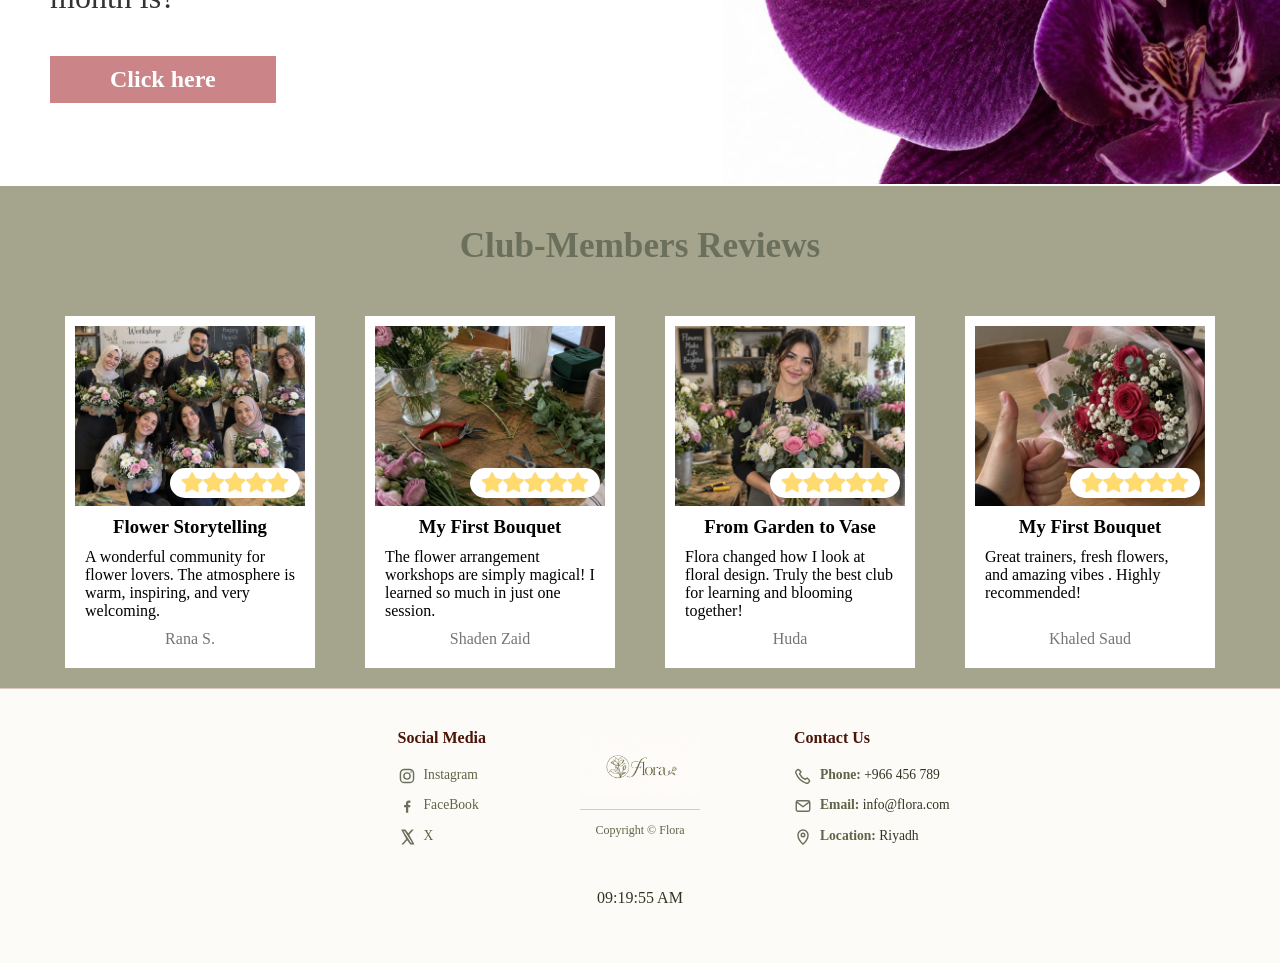
==== commit 42f1d4ca: "Add files via upload" ====
--- a/index.html
+++ b/index.html
@@ -131,6 +131,9 @@
         <!--*************************************footer**********************************************************************-->
 
         <footer>
+
+            <p id="live-clock"></p>
+
             <section id="Social-Media">
                 <h3>Social Media</h3>
                 <ul>
@@ -150,9 +153,51 @@
                 <ul>
                     <li><strong>Phone:</strong> +966 456 789</li>
                     <li><strong>Email:</strong> info@flora.com</li>
-                    <li><strong>Location:</strong> Riyadh, Kingdom of Saudi Arabia</li>
+                    <li><strong>Location:</strong> Riyadh</li>
                 </ul>
             </section>
         </footer>
+
+<!--************************************* Back to Top button **********************************************************************-->
+
+        <button id="back-to-top" type="button" aria-label="Back to Top"> ↑ Back to Top </button>
+<script>
+    var backToTop = document.getElementById("back-to-top");
+
+    window.addEventListener("scroll", function () {
+        if (window.scrollY > 200) {
+            backToTop.style.visibility = "visible";
+            backToTop.style.pointerEvents = "auto";
+        } else {
+            backToTop.style.visibility = "hidden";
+            backToTop.style.pointerEvents = "none";
+        }
+    });
+
+    backToTop.addEventListener("click", function () {
+        window.scrollTo({
+            top: 0,
+            behavior: "smooth"
+        });
+    });
+    
+<!--*************************************clock**********************************************************************-->
+    function updateClock() {
+        var now = new Date();
+
+        var time = now.toLocaleTimeString("en-US", {
+            timeZone: "Asia/Riyadh",
+            hour: "2-digit",
+            minute: "2-digit",
+            second: "2-digit",
+            hour12: true
+        });
+
+        document.getElementById("live-clock").textContent = time;
+    }
+
+    updateClock();
+    setInterval(updateClock, 1000);
+</script>
     </body>
 </html>
--- a/style.css
+++ b/style.css
@@ -5,8 +5,7 @@
     top: 0;
     right: 0;
     left: 0;
-    z-index: 1000;
-    justify-content: space-between ;}
+    z-index: 1000;}
 
 header div {
     display: flex;
@@ -83,42 +82,58 @@
     color: #333322;}
 /*------------------------- FOOTER - ALL PAGES -------------------------*/
 
+
+/* ==========================================
+   PHASE 3 - RESPONSIVE FOOTER
+   ========================================== */
+
+/* Main Footer */
 footer {
-    display: flex;
-    justify-content: space-between;
+    display: grid;
+    grid-template-columns: 1fr auto 1fr;
+    grid-template-areas: "social logo contact";
+
     align-items: center;
-    padding: 30px 8%;
+    gap: 30px;
+
+    width: 100%;
+    box-sizing: border-box;
+    padding: 35px 7%;
+
     background-color: #fcfbf7;
     border-top: 1px solid #dccbbd;
+
     color: #333322;
     font-family: Georgia, 'Times New Roman', Times, serif;
     line-height: 1.8;
-    gap: 30px;
-}
-
+}
+
+/* Footer Headings */
 footer h3 {
     color: #4b1407;
     font-size: 1rem;
-    margin: 0 0 8px;
-}
-
+    margin: 0 0 10px;
+}
+
+/* Lists */
 footer ul {
-    list-style-type: none;
+    list-style: none;
     margin: 0;
     padding: 0;
 }
 
 footer li {
     font-size: 0.85rem;
-    margin-bottom: 4px;
-}
-
-/*------------------------- Social Media -------------------------*/
-
+    margin-bottom: 6px;
+    overflow-wrap: anywhere;
+}
+
+/* Social Media */
 footer #Social-Media {
-    flex: 1;
+    grid-area: social;
     text-align: left;
-    padding-left: 20px;
+    min-width: 0;
+    padding: 0;
 }
 
 footer #Social-Media a {
@@ -131,17 +146,19 @@
     text-decoration: underline;
 }
 
-/*------------------------- Footer Logo -------------------------*/
-
+/* Footer Logo */
 footer > div {
-    flex: 1;
+    grid-area: logo;
     text-align: center;
+    min-width: 0;
+    margin: 0;
     padding: 0;
-    margin-left: 138px;
-}
+}
+
 footer > div img {
     display: block;
     width: 120px;
+    max-width: 100%;
     height: auto;
     margin: 0 auto 12px;
 }
@@ -149,39 +166,41 @@
 footer > div p {
     border-top: 1px solid #dccbbd;
     padding-top: 10px;
+    margin: 0;
     color: #616247;
     font-size: 0.75rem;
 }
 
-/*------------------------- Contact Us -------------------------*/
-
+/* Contact Us */
 footer #contact-us {
-    flex: 1;
+    grid-area: contact;
     text-align: left;
-    padding-left: 200px;
+    min-width: 0;
+    padding: 0;
 }
 
 footer #contact-us strong {
     color: #616247;
 }
 
-/*------------------------- Footer Icons -------------------------*/
-
+/* Footer Icons */
 footer #Social-Media li::before,
 footer #contact-us li::before {
     content: "";
     display: inline-block;
+
     width: 18px;
     height: 18px;
     margin-right: 8px;
+
     vertical-align: middle;
+
     background-size: contain;
     background-repeat: no-repeat;
     background-position: center;
 }
 
 /* Social Media Icons */
-
 footer #Social-Media li:nth-child(1)::before {
     background-image: url("photos/flora_footer_icons/instagram.svg");
 }
@@ -194,8 +213,7 @@
     background-image: url("photos/flora_footer_icons/x.svg");
 }
 
-/* Contact Us Icons */
-
+/* Contact Icons */
 footer #contact-us li:nth-child(1)::before {
     background-image: url("photos/flora_footer_icons/phone.svg");
 }
@@ -207,9 +225,107 @@
 footer #contact-us li:nth-child(3)::before {
     background-image: url("photos/flora_footer_icons/location.svg");
 }
+
+
+/* ==========================================
+   TABLET RESPONSIVE FOOTER
+   ========================================== */
+
+@media screen and (max-width: 768px) {
+
+    footer {
+        grid-template-columns: 1fr 1fr;
+        grid-template-areas:
+            "social contact"
+            "logo logo";
+
+        gap: 25px 20px;
+        padding: 30px 5%;
+    }
+
+    footer > div {
+        padding-top: 15px;
+    }
+}
+
+
+/* ==========================================
+   MOBILE RESPONSIVE FOOTER
+   ========================================== */
+
+@media screen and (max-width: 480px) {
+
+    footer {
+        grid-template-columns: 1fr;
+        grid-template-areas:
+            "logo"
+            "social"
+            "contact";
+
+        text-align: center;
+        gap: 22px;
+        padding: 25px 20px;
+    }
+
+    footer #Social-Media,
+    footer #contact-us {
+        text-align: center;
+    }
+
+    footer > div {
+        grid-area: logo;
+    }
+
+    footer > div img {
+        width: 100px;
+    }
+
+    footer h3 {
+        font-size: 1rem;
+    }
+
+    footer li {
+        font-size: 0.85rem;
+    }
+
+    footer #Social-Media li::before,
+    footer #contact-us li::before {
+        width: 16px;
+        height: 16px;
+        margin-right: 5px;
+    }
+}
+
 /*---------------------------------------- Shahad's pages: HOME / FLOWER OF THE MONTHE / Workshop Evaluation  ----------------------------------------*/
 
+/*--------------------------------------------back-to-top-button------------------------------------------shahad*/
+#back-to-top {
+    position: fixed;
+    bottom: 25px;
+    right: 25px;
+    z-index: 1000;
+
+    visibility: hidden;
+    pointer-events: none;
+
+    font-size: 0.9rem;
+    color: #f9f9f9;
+    background-color: #6f1c1c;
+    font-family: Georgia, 'Times New Roman', Times, serif;
+
+    padding: 8px;
+    border: none;  
+    border-radius: 4px;
+
+    cursor: pointer;
+    transition: background-color 0.3s ease;
+}
+
+#back-to-top:hover {
+    background-color: #cb8589;
+}
 /*----------------------------------------------------------HOME-Intro----------------------------shahad*/
+
 
 #Intro {
     position: relative;
@@ -457,7 +573,12 @@
     font-weight: 100 ;
     margin-top: auto;}
 
-
+/*--------------------------------------------------------------------------------clock-------------------------shahad*/
+footer #live-clock { 
+    grid-column: 1 / -1;
+    text-align: center;
+    width: 100%;
+    margin: 0 0 15px;}
 
 /*---------------------------------------------------------------------flower-of-the-month-hero---------------------shahad*/
 
@@ -1075,10 +1196,11 @@
   
 /*-------------------------------------------------------------------------------------------------------------alya*/
 
+
 /*======================================================================================================================================================================================tala*/
 
 
-/*==================== Shared Styles for Manager and Team Pages — tala ====================*/
+/*==================== Shared Styles — tala ====================*/
 
 /*------------------------------------------------text---------------------tala*/
 
@@ -1114,7 +1236,6 @@
     font-weight: bold;
 }
 
-.manager-page .breadcrumb span,
 .team-page .breadcrumb span {
     color: #333322;
 }
@@ -1156,14 +1277,13 @@
 }
 
 .manager-page .manager-card {
-    display: flex;
-    flex-direction: column;
+    display: grid;
     align-items: center;
     justify-content: center;
     gap: 8px;
     flex: 1 1 280px;
-    height: 150px;
-    min-height: 130px;
+    height: 160px;
+    min-height: 160px;
     min-width: 0;
     padding: 20px;
     border: 1px solid #6B705C;
@@ -1179,20 +1299,26 @@
                 border-color 0.2s,
                 transform 0.25s,
                 box-shadow 0.25s;
+    grid-template-rows: 64px 48px;
+    align-content: center;
+    justify-items: center;
+    font-family: Georgia, 'Times New Roman', Times, serif;
+    line-height: 1;
 }
 
 .manager-page .manager-card h2 {
-    font-size: 1.25rem;
+    font-size: inherit;
     font-weight: inherit;
-    line-height: 1.1;
+    line-height: 1;
     margin: 0;
-}
-
-.manager-page .manager-card p {
-    font-size: 0.9rem;
-    color: #333322;
-    margin: 0;
-}
+    display: flex;
+    align-items: center;
+    justify-content: center;
+    min-height: 48px;
+    font-family: inherit;
+}
+
+
 
 .manager-page .manager-icon {
     display: flex;
@@ -1207,6 +1333,7 @@
     font-weight: bold;
     line-height: 1;
     color: #4b1407;
+    margin: 0;
 }
 
 .manager-page .manager-card img {
@@ -1217,6 +1344,7 @@
     padding: 12px;
     border-radius: 50%;
     background-color: #D7B29D;
+    margin: 0;
 }
 
 .manager-page .manager-card:hover {
@@ -1244,38 +1372,47 @@
 
 .manager-page .my-workshops table {
     width: 100%;
-    border-collapse: collapse;
+    border-collapse: separate;
     background-color: #ffffff;
     text-align: center;
+    border-spacing: 0;
+    border: 1px solid #d8d9c9;
+    border-radius: 22px;
+    overflow: hidden;
+    box-shadow: 0 8px 24px rgba(75, 20, 7, 0.08);
 }
 
 .manager-page .my-workshops th {
-    padding: 12px 14px;
-    border: 1px solid #6B705C;
-    background-color: #A5A58D;
-    color: #4b1407;
+    padding: 18px 22px;
+    border: 0;
+    background-color: #e5e7db;
+    color: #4d563f;
+    text-align: left;
+    letter-spacing: 0.02em;
 }
 
 .manager-page .my-workshops td {
-    padding: 12px 14px;
-    border: 1px solid #6B705C;
+    padding: 16px 22px;
+    border: 0;
     vertical-align: middle;
     overflow-wrap: anywhere;
+    border-top: 1px solid #e6dfd5;
+    background-color: #fffdf9;
+    transition: background-color 0.25s ease;
 }
 
 .manager-page .my-workshops img {
     display: block;
-    width: 80px;
+    width: 100px;
     max-width: 100%;
-    height: 60px;
+    height: 72px;
     object-fit: cover;
     margin: 0 auto;
-    border-radius: 8px;
-}
-
-.manager-page .my-workshops tbody tr:hover {
-    background-color: #FFE8D6;
-}
+    border-radius: 14px;
+    box-shadow: 0 4px 10px rgba(75, 20, 7, 0.12);
+}
+
+
 
 /*==================== PAGE 2: Manage Activity Leaders & Instructors — tala ====================*/
 
@@ -1316,41 +1453,56 @@
 
 .team-page .current-team table {
     width: 100%;
-    border-collapse: collapse;
+    border-collapse: separate;
     background-color: #ffffff;
     text-align: center;
+    border-spacing: 0;
+    border: 1px solid #d8d9c9;
+    border-radius: 22px;
+    overflow: hidden;
+    box-shadow: 0 8px 24px rgba(75, 20, 7, 0.08);
 }
 
 .team-page .current-team th {
-    padding: 12px 14px;
-    border: 1px solid #6B705C;
-    background-color: #A5A58D;
-    color: #4b1407;
+    padding: 17px 18px;
+    border: 0;
+    background-color: #e5e7db;
+    color: #4d563f;
+    font-size: 0.95rem;
 }
 
 .team-page .current-team td {
-    padding: 12px 14px;
-    border: 1px solid #6B705C;
+    padding: 18px;
+    border: 0;
     vertical-align: middle;
     overflow-wrap: anywhere;
+    border-top: 1px solid #e6dfd5;
+    background-color: #fffdf9;
+    transition: background-color 0.25s ease;
 }
 
 .team-page .current-team img {
     display: block;
-    width: 50px;
-    height: 50px;
+    width: 64px;
+    height: 64px;
     object-fit: cover;
     margin: 0 auto;
     border-radius: 50%;
+    border: 3px solid #fffdf9;
+    box-shadow: 0 0 0 1px #d8d9c9,
+                0 4px 10px rgba(75, 20, 7, 0.08);
+    transition: transform 0.25s ease;
 }
 
 .team-page .current-team label {
     font-weight: bold;
-}
-
-.team-page .current-team tbody tr:hover {
-    background-color: #FFE8D6;
-}
+    display: inline-block;
+    color: #596046;
+    transition: transform 0.25s ease, color 0.25s ease;
+    cursor: pointer;
+}
+
+
 
 /*------------------------------------------------Add Leader Instructor---------------------tala*/
 
@@ -1382,6 +1534,8 @@
     border: 1px solid #dccbbd;
     border-radius: 20px;
     box-shadow: 0 6px 18px rgba(75, 20, 7, 0.12);
+    animation: request-rise 0.5s ease;
+    transition: transform 0.25s ease, box-shadow 0.25s ease;
 }
 
 /*------------------------------------------------Team Form Columns---------------------tala*/
@@ -1405,7 +1559,7 @@
 .team-page .form-field label {
     display: block;
     font-weight: bold;
-    color: #4b1407;
+    color: #616247;
     margin-bottom: 6px;
 }
 
@@ -1419,6 +1573,9 @@
     color: #333322;
     font-family: Georgia, 'Times New Roman', Times, serif;
     font-size: 1rem;
+    transition: border-color 0.2s ease,
+                background-color 0.2s ease,
+                box-shadow 0.2s ease;
 }
 
 .team-page .form-field input[type="file"] {
@@ -1437,7 +1594,7 @@
 
 .team-page .add-team-member legend {
     padding: 0 6px;
-    color: #4b1407;
+    color: #616247;
     font-weight: bold;
 }
 
@@ -1539,6 +1696,8 @@
     border: 1px solid #dccbbd;
     border-radius: 20px;
     box-shadow: 0 6px 18px rgba(75, 20, 7, 0.12);
+    animation: request-rise 0.5s ease;
+    transition: transform 0.25s ease, box-shadow 0.25s ease;
 }
 
 /*------------------------------------------------Workshop Form Columns---------------------tala*/
@@ -1558,13 +1717,13 @@
 /*------------------------------------------------Workshop Form Labels---------------------tala*/
 
 .add-workshop-page .workshop-field {
-    margin-bottom: 28px;
+    margin-bottom: 24px;
 }
 
 .add-workshop-page .workshop-field label {
     display: block;
-    margin-bottom: 8px;
-    color: #4b1407;
+    margin-bottom: 6px;
+    color: #616247;
     font-size: 1rem;
     font-weight: bold;
 }
@@ -1584,6 +1743,9 @@
     font-family: Georgia, 'Times New Roman', Times, serif;
     font-size: 1rem;
     line-height: 1.5;
+    transition: border-color 0.2s ease,
+                background-color 0.2s ease,
+                box-shadow 0.2s ease;
 }
 
 .add-workshop-page .workshop-field textarea {
@@ -1600,18 +1762,7 @@
     background-color: #fcfbf7;
 }
 
-/*------------------------------------------------Field Effects---------------------tala*/
-
-.add-workshop-page .workshop-field input:hover,
-.add-workshop-page .workshop-field textarea:hover {
-    border-color: #4b1407;
-}
-
-.add-workshop-page .workshop-field input:focus,
-.add-workshop-page .workshop-field textarea:focus {
-    background-color: #fcfbf7;
-    border-color: #4b1407;
-}
+
 
 /*------------------------------------------------Submit Button---------------------tala*/
 
@@ -1699,11 +1850,7 @@
     min-height: 46px;
 }
 
-.add-workshop-page .workshop-field label,
-.team-page .form-field label,
-.team-page .add-team-member legend {
-    color: #616247;
-}
+
 
 .add-workshop-page .workshop-field input:focus,
 .add-workshop-page .workshop-field textarea:focus,
@@ -1723,11 +1870,7 @@
 
 /*------------------------------Form effects and floral divider---------------------tala*/
 
-.team-page .add-team-member form,
-.add-workshop-page .new-workshop-form {
-    animation: request-rise 0.5s ease;
-    transition: transform 0.25s ease, box-shadow 0.25s ease;
-}
+
 
 .team-page .add-team-member form:hover,
 .add-workshop-page .new-workshop-form:hover {
@@ -1735,11 +1878,7 @@
     box-shadow: 0 12px 24px rgba(75, 20, 7, 0.16);
 }
 
-.team-page .form-field input {
-    transition: border-color 0.2s ease,
-                background-color 0.2s ease,
-                box-shadow 0.2s ease;
-}
+
 
 .team-page .team-floral-divider,
 .add-workshop-page .team-floral-divider {
@@ -1792,20 +1931,8 @@
     margin-bottom: 24px;
 }
 
-.add-workshop-page .workshop-field {
-    margin-bottom: 24px;
-}
-
-.add-workshop-page .workshop-field label {
-    margin-bottom: 6px;
-}
-
-.add-workshop-page .workshop-field input,
-.add-workshop-page .workshop-field textarea {
-    transition: border-color 0.2s ease,
-                background-color 0.2s ease,
-                box-shadow 0.2s ease;
-}
+
+
 
 @media (max-width: 600px) {
     .add-workshop-page .add-workshop-panel {
@@ -1822,45 +1949,6 @@
 
 /*------------------------------Manager workshop table details---------------------tala*/
 
-.manager-page .manager-icon {
-    color: #4b1407;
-}
-
-.manager-page .manager-people-icon {
-    display: block;
-    width: 64px;
-    height: 64px;
-    padding: 14px;
-    border-radius: 50%;
-    background-color: #D7B29D;
-    color: #4b1407;
-}
-
-.manager-page .my-workshops table {
-    border-collapse: separate;
-    border-spacing: 0;
-    border: 1px solid #d8d9c9;
-    border-radius: 22px;
-    overflow: hidden;
-    box-shadow: 0 8px 24px rgba(75, 20, 7, 0.08);
-}
-
-.manager-page .my-workshops th {
-    padding: 18px 22px;
-    border: 0;
-    background-color: #e5e7db;
-    color: #4d563f;
-    text-align: left;
-    letter-spacing: 0.02em;
-}
-
-.manager-page .my-workshops td {
-    padding: 16px 22px;
-    border: 0;
-    border-top: 1px solid #e6dfd5;
-    background-color: #fffdf9;
-    transition: background-color 0.25s ease;
-}
 
 .manager-page .my-workshops td:first-child {
     width: 150px;
@@ -1877,39 +1965,11 @@
     background-color: #faf7f1;
 }
 
-.manager-page .my-workshops img {
-    width: 100px;
-    height: 72px;
-    border-radius: 14px;
-    box-shadow: 0 4px 10px rgba(75, 20, 7, 0.12);
-}
+
 
 /*------------------------------Current team table details---------------------tala*/
 
-.team-page .current-team table {
-    border-collapse: separate;
-    border-spacing: 0;
-    border: 1px solid #d8d9c9;
-    border-radius: 22px;
-    overflow: hidden;
-    box-shadow: 0 8px 24px rgba(75, 20, 7, 0.08);
-}
-
-.team-page .current-team th {
-    padding: 17px 18px;
-    border: 0;
-    background-color: #e5e7db;
-    color: #4d563f;
-    font-size: 0.95rem;
-}
-
-.team-page .current-team td {
-    padding: 18px;
-    border: 0;
-    border-top: 1px solid #e6dfd5;
-    background-color: #fffdf9;
-    transition: background-color 0.25s ease;
-}
+
 
 .team-page .current-team tbody tr:nth-child(even) td {
     background-color: #faf7f1;
@@ -1930,21 +1990,6 @@
     width: 28%;
 }
 
-.team-page .current-team img {
-    width: 64px;
-    height: 64px;
-    border: 3px solid #fffdf9;
-    box-shadow: 0 0 0 1px #d8d9c9,
-                0 4px 10px rgba(75, 20, 7, 0.08);
-    transition: transform 0.25s ease;
-}
-
-.team-page .current-team label {
-    display: inline-block;
-    color: #596046;
-    transition: transform 0.25s ease, color 0.25s ease;
-    cursor: pointer;
-}
 
 .team-page .current-team tbody tr:hover img {
     transform: translateY(-3px) scale(1.04);
@@ -1967,12 +2012,11 @@
 }
 
 @media (max-width: 600px) {
-    .team-page .add-team-member,
-    .add-workshop-page .new-workshop-form {
-        margin-left: 16px;
-        margin-right: 16px;
-        padding: 24px 16px;
-    }
+    .team-page .add-team-member {
+    margin-left: 16px;
+    margin-right: 16px;
+    padding: 24px 16px;
+}
 
     .team-page .add-team-member form {
         padding: 20px 14px;
@@ -1991,58 +2035,15 @@
     }
 }
 
-/* Align manager dashboard cards */
-.manager-page .manager-card {
-    display: grid;
-    grid-template-rows: 64px 48px;
-    align-content: center;
-    justify-items: center;
-    align-items: center;
-    gap: 8px;
-
-    height: 160px;
-    min-height: 160px;
-    padding: 20px;
-
-    font-family: Georgia, 'Times New Roman', Times, serif;
-    font-size: 1.5rem;
-    font-weight: bold;
-    line-height: 1;
-    text-align: center;
-}
-
-/* Keep card labels consistent */
-.manager-page .manager-card h2 {
-    display: flex;
-    align-items: center;
-    justify-content: center;
-    min-height: 48px;
-    margin: 0;
-
-    font-family: inherit;
-    font-size: inherit;
-    font-weight: inherit;
-    line-height: 1;
-}
-
-/* Keep both icons the same size */
-.manager-page .manager-icon,
-.manager-page .manager-card img {
-    width: 64px;
-    height: 64px;
-    margin: 0;
-    flex-shrink: 0;
-}
 
 /*======================================================================================================================================================================================tala*/
 
-
 /*======================================== Norah's Pages ========================================*/
 
 /*---------------------------------------- Request to Join ----------------------------------------*/
 
 .join-workshop-page {
-    background-color: #fdfbf5;
+    background-color: #fffbf4;
 }
 
 .join-workshop-page .join-workshop-hero {
@@ -2232,7 +2233,7 @@
 /*---------------------------------------- About Us ----------------------------------------*/
 
 .about-page {
-    background-color: #fbf9f4;
+    background-color: #fcf7ed;
 }
 
 .about-page .about-section {
@@ -2247,26 +2248,6 @@
 
 }
 
-.about-page .about-breadcrumb {
-    margin-bottom: 18px;
-
-    color: #665b57;
-}
-
-.about-page .about-breadcrumb a {
-    color: #665b57;
-
-
-    font-weight: bold;
-}
-
-.about-page .about-breadcrumb a:hover {
-    color: #8a3b32;
-}
-
-.about-page .about-breadcrumb span {
-    margin-left: 6px;
-}
 
 .about-page .about-card {
     display: flex;
@@ -2278,7 +2259,7 @@
 
     padding: 42px;
 
-    background-color: #fff5f3;
+    background-color: #fef4ed;
 
     border: 1px solid #efd5c3;
     border-radius: 28px;
@@ -2388,7 +2369,7 @@
 
     box-sizing: border-box;
 
-    background-color: #f8f1e6;
+    background-color: #f7efe3;
 
     border: 1px solid #ded2c5;
     border-radius: 28px;
@@ -2717,23 +2698,7 @@
     padding: 30px 25px 60px;
 }
 
-.profile-breadcrumb {
-    margin-bottom: 32px;
-    color: #756c63;
-}
-
-.profile-breadcrumb a {
-    color: #6e7463;
-    text-decoration: underline;
-}
-
-.profile-breadcrumb a:hover {
-    color: #a85b55;
-}
-
-.profile-breadcrumb span {
-    margin: 0 7px;
-}
+
 
 .profile-heading {
     text-align: center;
@@ -2873,3 +2838,130 @@
         height: 120px;
     }
 }
+
+
+
+/*----------------------------------------------------------------------------------------------PAGE RESPONSIVE----------*/
+/* ==========================================
+   PHASE 3 - HOME PAGE RESPONSIVE DESIGN
+   ========================================== */
+
+/* Tablet screens */
+@media screen and (max-width: 768px) {
+
+    /* Navigation */
+    header div {
+        flex-direction: column;
+        padding: 10px;
+        gap: 10px;
+    }
+
+    header div ul {
+        gap: 15px;
+        flex-wrap: wrap;
+        justify-content: center;
+    }
+
+    header div ul li a {
+        font-size: 14px;
+    }
+
+    body {
+        padding-top: 130px;
+    }
+
+    /* Intro Section */
+    #Intro {
+        min-height: 65vh;
+        padding: 40px 5%;
+        background-position: center;
+        background-size: contain;
+
+        background-image: 
+        linear-gradient(
+            to right, 
+            rgba(247, 217, 187, 0.9) 0%,   
+            rgba(247, 217, 187, 0.5) 70%, 
+            rgba(255, 254, 254, 0.1) 98%     
+        ),
+        url('photos/home_background_img.jpeg'); 
+    }
+
+    #Intro h1 {
+        font-size: 3.5rem;
+    }
+
+    #Intro h2 {
+        font-size: 1.7rem;
+    }
+
+    #Intro p {
+        font-size: 1.1rem;
+    }
+}
+
+
+/* Mobile screens */
+@media screen and (max-width: 480px) {
+
+    /* Navigation */
+    header div ul {
+        gap: 10px;
+    }
+
+    header div ul li a {
+        font-size: 12px;
+    }
+
+    /* Intro Section */
+    #Intro {
+        min-height: 60vh;
+        padding: 30px 20px;
+    }
+
+    #Intro h1 {
+        font-size: 2.8rem;
+    }
+
+    #Intro h2 {
+        font-size: 1.4rem;
+    }
+
+    #Intro p {
+        font-size: 1rem;
+        line-height: 1.6;
+    }
+}
+
+
+
+/* Balance Footer Sections on Desktop */
+
+@media screen and (min-width: 769px) {
+  footer {
+    grid-template-columns: 1fr auto 1fr;
+  }
+
+  footer #Social-Media {
+    grid-area: social;
+    justify-self: end;
+    text-align: left;
+    width: max-content;
+    max-width: 100%;
+    margin-right: clamp(35px, 5vw, 75px);
+  }
+
+  footer > div {
+    grid-area: logo;
+    justify-self: center;
+  }
+
+  footer #contact-us {
+    grid-area: contact;
+    justify-self: start;
+    text-align: left;
+    width: max-content;
+    max-width: 100%;
+    margin-left: clamp(35px, 5vw, 75px);
+  }
+}
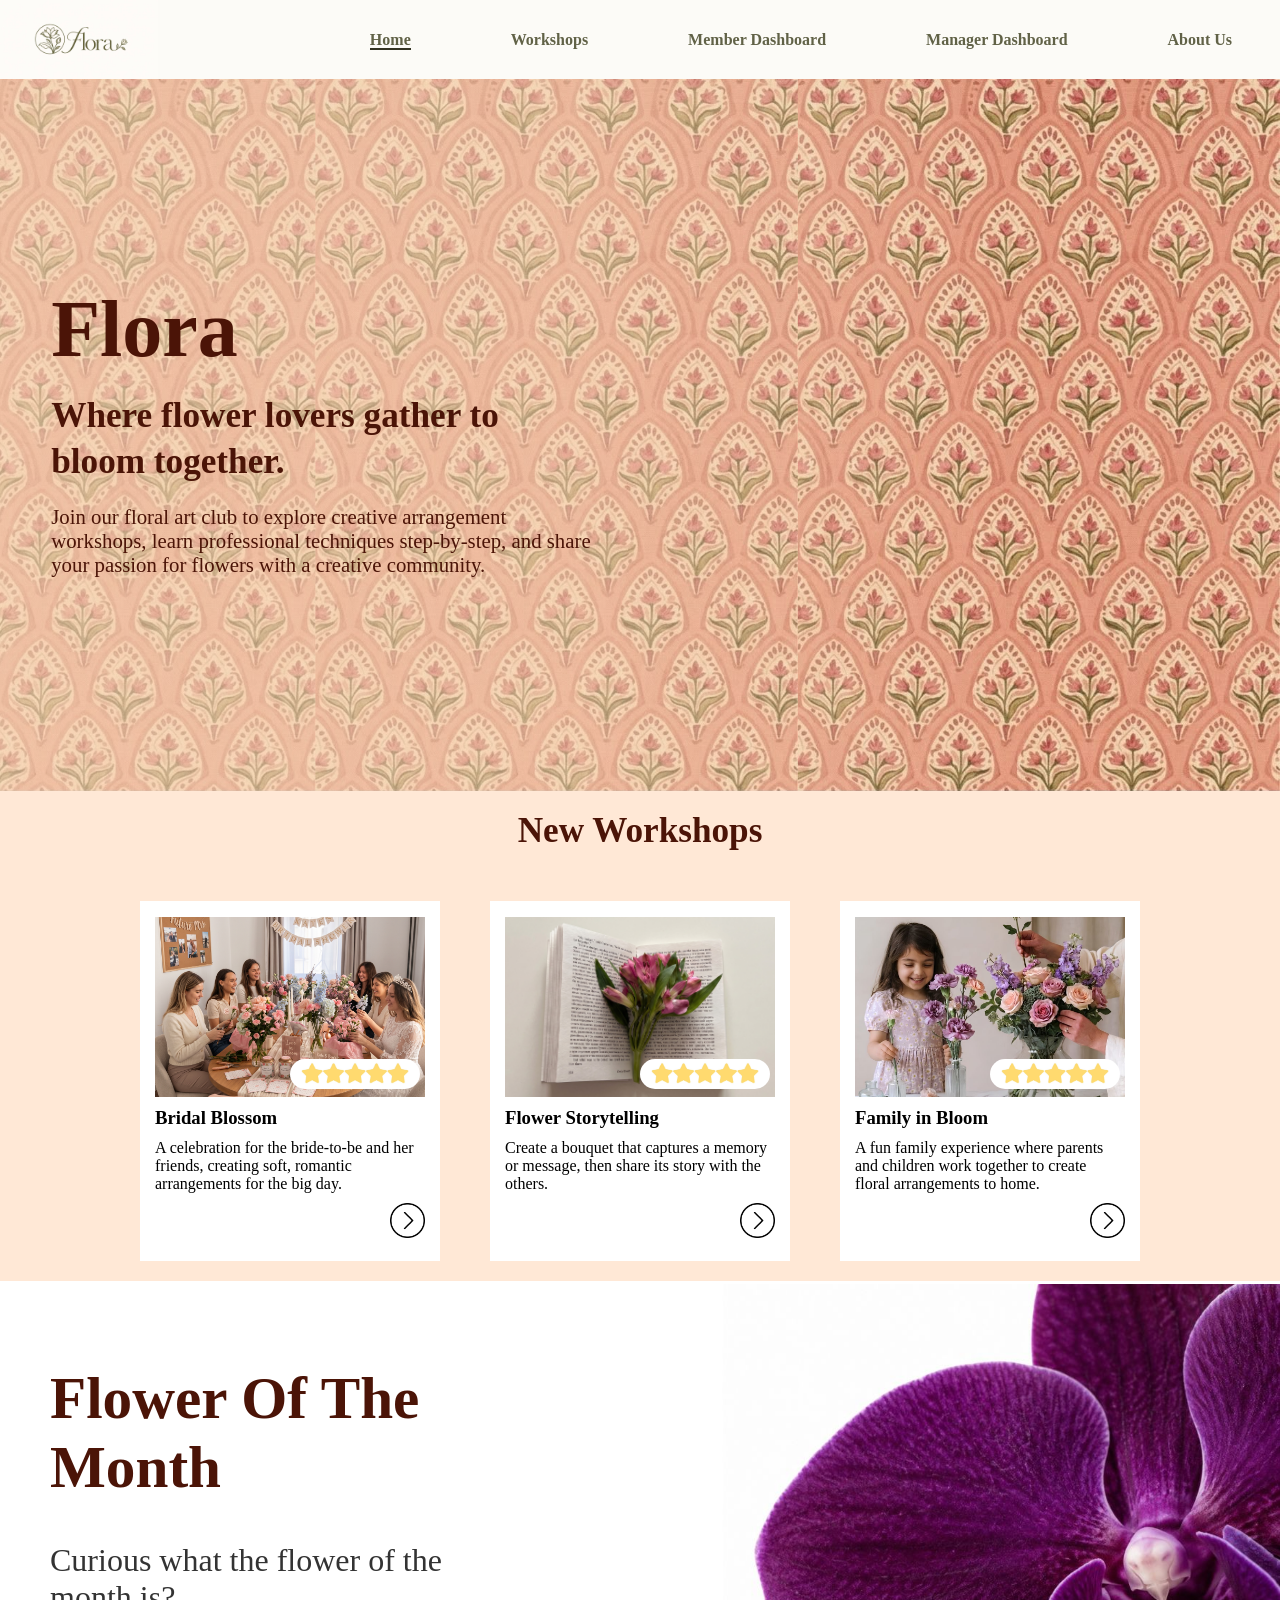
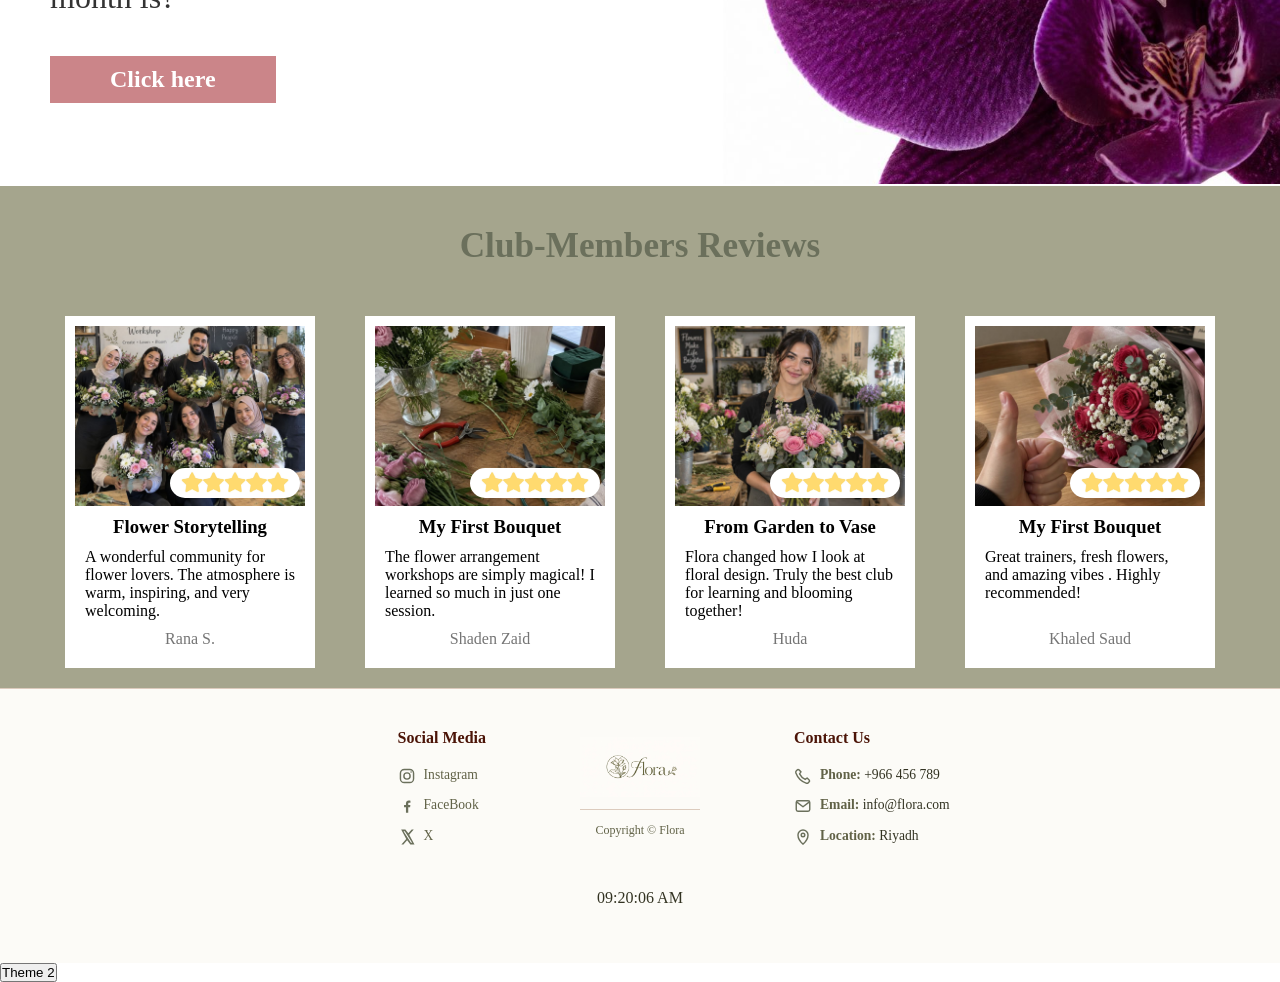
==== commit 5e5202f3: "Add files via upload" ====
--- a/index.html
+++ b/index.html
@@ -199,5 +199,9 @@
     updateClock();
     setInterval(updateClock, 1000);
 </script>
+<button type="button" id="themeToggleBtn" data-theme-toggle aria-pressed="false">
+    Theme 2
+</button>
+<script src="script.js"></script>
     </body>
-</html>+</html> 
--- a/style.css
+++ b/style.css
@@ -2965,3 +2965,41 @@
     margin-left: clamp(35px, 5vw, 75px);
   }
 }
+
+/* ==========================================
+   PHASE 3 - THEME 2
+   ========================================== */
+
+
+/* Theme 2 styles */
+body.theme-2 {
+    background-color: #F3E6D0;
+    color: #5C4040;
+}
+
+body.theme-2 header,
+body.theme-2 nav,
+body.theme-2 footer,
+body.theme-2 .card,
+body.theme-2 section {
+    background-color: #E8DCC6;
+    color: #A63D4F;
+}
+
+body.theme-2 a {
+    color: #6B1A2B; 
+}
+
+body.theme-2 button,
+body.theme-2 .btn {
+    background-color: #7A2C3A;
+    color: #fffDf8;
+}
+
+body.theme-2 #Workshops  {
+    background-color: #E8D5B5;
+}
+
+body.theme-2 h2 {
+    color:#7A2C3A
+}
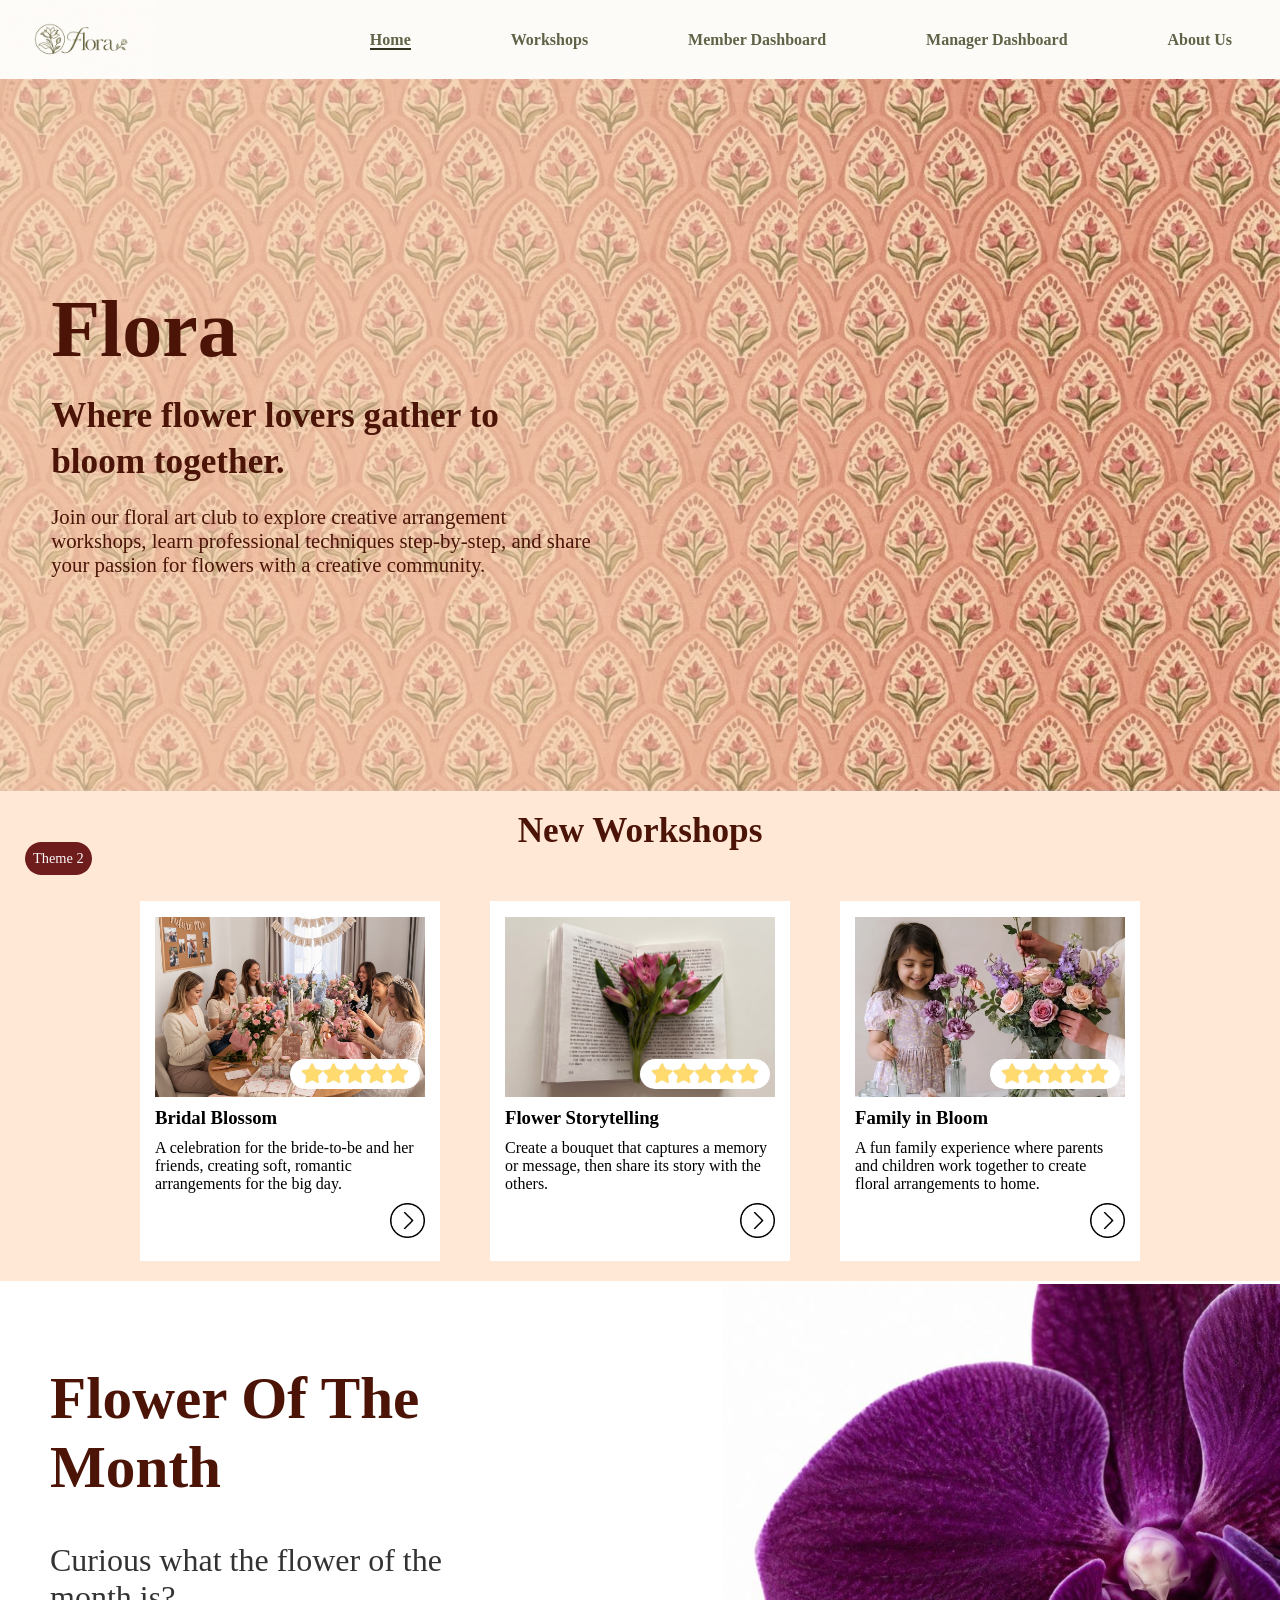
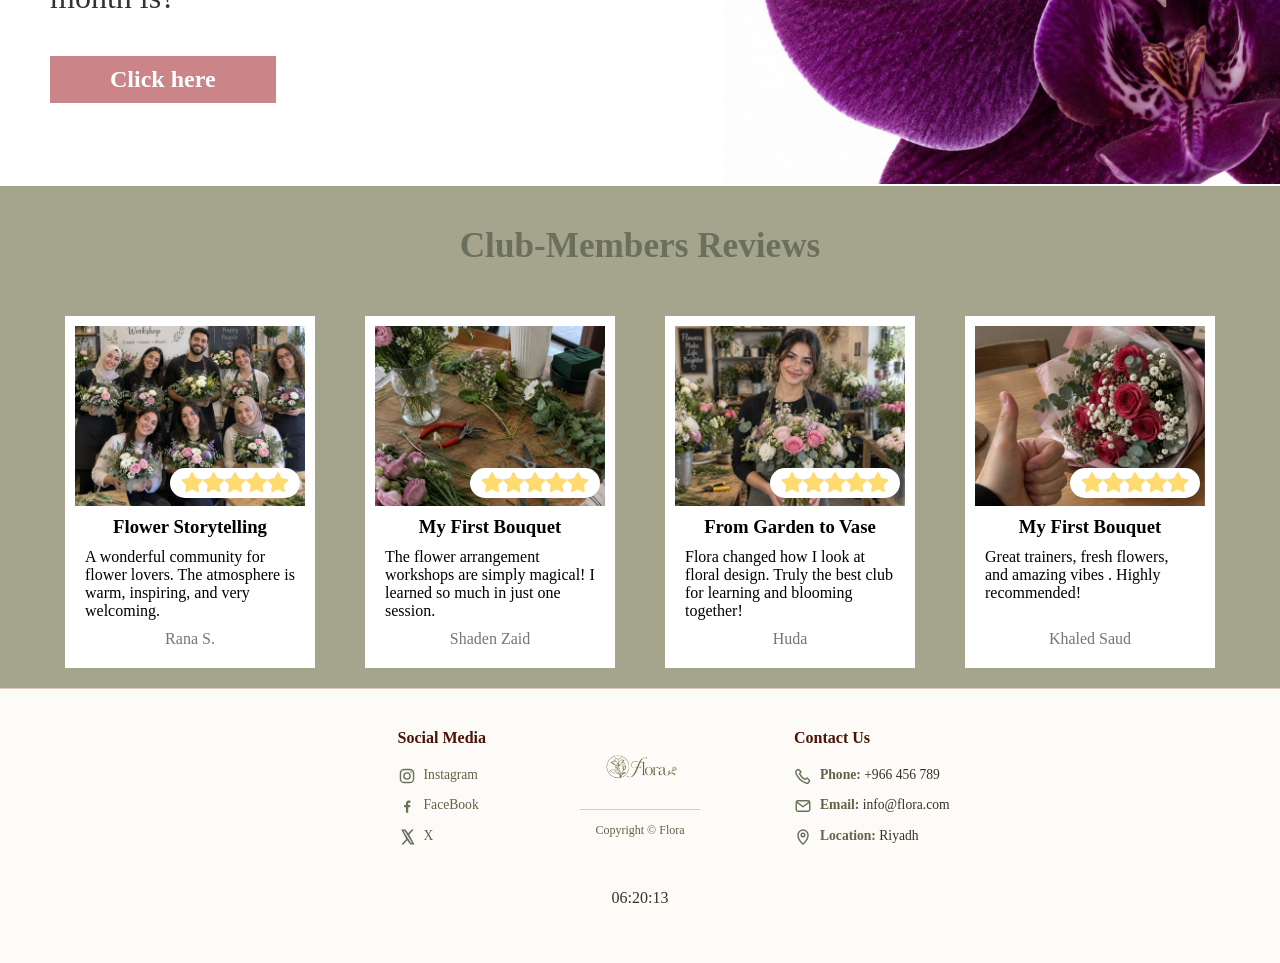
==== commit e7fb08a0: "Add files via upload" ====
--- a/index.html
+++ b/index.html
@@ -158,50 +158,17 @@
             </section>
         </footer>
 
-<!--************************************* Back to Top button **********************************************************************-->
+<!--************************************* JS **********************************************************************-->
 
-        <button id="back-to-top" type="button" aria-label="Back to Top"> ↑ Back to Top </button>
-<script>
-    var backToTop = document.getElementById("back-to-top");
+<button id="back-to-top" type="button" aria-label="Back to Top"> ↑ Back to Top </button>
 
-    window.addEventListener("scroll", function () {
-        if (window.scrollY > 200) {
-            backToTop.style.visibility = "visible";
-            backToTop.style.pointerEvents = "auto";
-        } else {
-            backToTop.style.visibility = "hidden";
-            backToTop.style.pointerEvents = "none";
-        }
-    });
-
-    backToTop.addEventListener("click", function () {
-        window.scrollTo({
-            top: 0,
-            behavior: "smooth"
-        });
-    });
-    
-<!--*************************************clock**********************************************************************-->
-    function updateClock() {
-        var now = new Date();
-
-        var time = now.toLocaleTimeString("en-US", {
-            timeZone: "Asia/Riyadh",
-            hour: "2-digit",
-            minute: "2-digit",
-            second: "2-digit",
-            hour12: true
-        });
-
-        document.getElementById("live-clock").textContent = time;
-    }
-
-    updateClock();
-    setInterval(updateClock, 1000);
-</script>
 <button type="button" id="themeToggleBtn" data-theme-toggle aria-pressed="false">
     Theme 2
 </button>
+
+
 <script src="script.js"></script>
+
+
     </body>
 </html> 
--- a/style.css
+++ b/style.css
@@ -298,32 +298,6 @@
 
 /*---------------------------------------- Shahad's pages: HOME / FLOWER OF THE MONTHE / Workshop Evaluation  ----------------------------------------*/
 
-/*--------------------------------------------back-to-top-button------------------------------------------shahad*/
-#back-to-top {
-    position: fixed;
-    bottom: 25px;
-    right: 25px;
-    z-index: 1000;
-
-    visibility: hidden;
-    pointer-events: none;
-
-    font-size: 0.9rem;
-    color: #f9f9f9;
-    background-color: #6f1c1c;
-    font-family: Georgia, 'Times New Roman', Times, serif;
-
-    padding: 8px;
-    border: none;  
-    border-radius: 4px;
-
-    cursor: pointer;
-    transition: background-color 0.3s ease;
-}
-
-#back-to-top:hover {
-    background-color: #cb8589;
-}
 /*----------------------------------------------------------HOME-Intro----------------------------shahad*/
 
 
@@ -573,7 +547,62 @@
     font-weight: 100 ;
     margin-top: auto;}
 
-/*--------------------------------------------------------------------------------clock-------------------------shahad*/
+
+
+/*--------------------------------------------back-to-top-button     JS------------------------------------------shahad*/
+#back-to-top {
+    position: fixed;
+    bottom: 25px;
+    right: 25px;
+    z-index: 1000;
+
+    visibility: hidden;
+    pointer-events: none;
+
+    font-size: 0.9rem;
+    color: #f9f9f9;
+    background-color: #6f1c1c;
+    font-family: Georgia, 'Times New Roman', Times, serif;
+
+    padding: 8px;
+    border: none;  
+    border-radius: 4px;
+
+    cursor: pointer;
+    transition: background-color 0.3s ease;
+}
+
+#back-to-top:hover {
+    background-color: #cb8589;
+}
+
+
+
+/*--------------------------------------------themeToggleBtn     JS------------------------------------------shahad*/
+#themeToggleBtn {
+    position: fixed;
+    bottom: 25px;
+    left: 25px;
+    z-index: 1000;
+
+    font-size: 0.9rem;
+    color: #f9f9f9;
+    background-color: #6f1c1c;
+    font-family: Georgia, 'Times New Roman', Times, serif;
+
+    padding: 8px;
+    border: none;  
+    border-radius: 100px;
+
+    cursor: pointer;
+    transition: background-color 0.3s ease;
+}
+
+#themeToggleBtn:hover {
+    background-color: #cb8589;
+}
+
+/*--------------------------------------------------------------------------------clock    JS-------------------------shahad*/
 footer #live-clock { 
     grid-column: 1 / -1;
     text-align: center;
@@ -2230,6 +2259,35 @@
     background-color: #4b1407;
     transform: translateY(-2px);
 }
+/* Display Submitted Workshop Requests */
+
+.join-workshop-page #join-workshop-requests {
+    margin-top: 25px;
+}
+
+.join-workshop-page #join-workshop-requests:empty {
+    display: none;
+}
+
+.join-workshop-page #join-workshop-requests h3 {
+    text-align: center;
+    color: #6e1111;
+    font-size: 1.5rem;
+    margin-bottom: 20px;
+}
+
+.join-workshop-page #join-workshop-requests p {
+    background-color: #fcf8ef;
+    border: 1px solid #dccbbd;
+    border-radius: 12px;
+    padding: 18px 20px;
+    margin-bottom: 12px;
+    color: #333322;
+    line-height: 1.8;
+    box-shadow: 0 4px 12px rgba(75, 20, 7, 0.08);
+}
+
+
 /*---------------------------------------- About Us ----------------------------------------*/
 
 .about-page {
@@ -2966,40 +3024,131 @@
   }
 }
 
-/* ==========================================
+/* =============================================================================================================================
    PHASE 3 - THEME 2
-   ========================================== */
+   ============================================================================================================================= */
+
+   /*body.theme-2 {}*/
+
+
+   /*   #FBF5EA  #FFFDF8  #F3E6D0   #E8D5B5   #E0D2BA    #E8DCC6  */
+   /*   #2B1A1A  #5C4040  #6B1A2B   #7A2C3A   #A63D4F    #C9A24B  */
+   /*   #7A1F2E  #4A0F1A  #F6E7E1   #F6E0DC   #EFE3C4    #F3E6D0  */
+   /*   #5A1320  #F3E6D0  #E3C673   #E8D5B5   #E3A5AE*/
 
 
 /* Theme 2 styles */
-body.theme-2 {
-    background-color: #F3E6D0;
-    color: #5C4040;
-}
-
-body.theme-2 header,
-body.theme-2 nav,
+/*---------------------------------------------------------------------------------------------- header + footer ----------*/
+
+body.theme-2 header div,
+body.theme-2 header a ,
 body.theme-2 footer,
-body.theme-2 .card,
-body.theme-2 section {
+body.theme-2 footer h3 ,
+body.theme-2 footer a ,
+body.theme-2 footer #contact-us strong ,
+body.theme-2 footer #Social-Media a {
     background-color: #E8DCC6;
-    color: #A63D4F;
-}
-
-body.theme-2 a {
-    color: #6B1A2B; 
-}
-
-body.theme-2 button,
-body.theme-2 .btn {
-    background-color: #7A2C3A;
-    color: #fffDf8;
-}
-
-body.theme-2 #Workshops  {
-    background-color: #E8D5B5;
-}
-
-body.theme-2 h2 {
-    color:#7A2C3A
-}+    color: #5C4040;}
+
+/*===================================================================================================================================== SHAHAD PAGES Theme 2 styles */
+/*---------------------------------------------------------------------------------------------- HOME PAGE ----------*/
+
+body.theme-2 #Intro h1 ,
+body.theme-2 #Intro h2 ,
+body.theme-2 #Intro p {
+    color: #FBF5EA;}
+
+body.theme-2 #Intro {
+background-image: 
+        linear-gradient(
+            to right, 
+            #cf8f78eb 0%,   
+            #cf8f7892 45%, 
+            rgba(255, 254, 254, 0) 80%     
+        ),
+        url('photos/home_background_img.jpeg');}
+
+
+body.theme-2 #Workshops {
+    background-color: #A63D4F;}
+
+body.theme-2 #Workshops h2 {
+    color: #E3A5AE ;}
+
+
+body.theme-2 #Flower-Of-The-Month h2 {
+    color: #7A2C3A ;}
+
+body.theme-2 #Flower-Of-The-Month P {
+    color: #E3A5AE ;}
+
+body.theme-2 #Flower-Of-The-Month .flower-btn {
+    background-color: #E3C673;}
+body.theme-2 #Flower-Of-The-Month .flower-btn:hover {
+    background-color: #C9A24B;}
+
+
+body.theme-2 #Club-Members-Reviews {
+    background-color: #FBF5EA;}
+
+body.theme-2 #Club-Members-Reviews h2 {
+    color: #E3A5AE ;}
+
+/*---------------------------------------------------------------------------------------------- Flower Of The Month PAGE ----------*/
+body.theme-2 .about-flower {
+    background-color: #FBF5EA;}
+
+body.theme-2 .about-flower h2 {
+    color: #E3A5AE ;}
+
+body.theme-2 .about-flower p {
+    color: #5C4040 ;}
+
+
+body.theme-2 .styling-instructions {
+    background-color: #A63D4F;}
+
+body.theme-2 .styling-instructions h2 {
+    color: #7A1F2E ;}
+
+body.theme-2 .styling-instructions p {
+    color: #F6E7E1 ;}
+
+
+body.theme-2 .Interested-in-workshop {
+    background-color: #FFFFFF;}
+
+body.theme-2 .Interested-in-workshop h3 {
+    color: #E3A5AE ;}
+
+body.theme-2 .Interested-in-workshop a {
+    color: #E3C673 ;}
+body.theme-2 .Interested-in-workshop a:hover {
+    color: #C9A24B ;}
+
+/*---------------------------------------------------------------------------------------------- Workshop Evaluation PAGE ----------*/
+body.theme-2 .evaluation-container {
+    background-color: #FBF5EA;}
+
+body.theme-2 .form-section h1 {
+    color: #2B1A1A;}
+
+body.theme-2 .form-section label {
+    color: #7A2C3A;}
+
+body.theme-2 .form-section .btn-cancel:hover {
+    background-color: #4A0F1A;
+    color:#FFFDF8;}
+body.theme-2 .form-section .btn-cancel {
+    background-color: #A63D4F;
+    color:#FFFDF8;}
+
+body.theme-2 .form-section .btn-submit:hover {
+    background-color: #A63D4F;}
+body.theme-2 .form-section .btn-submit {
+    background-color: #4A0F1A;}  
+
+/*===================================================================================================================================== ALYA PAGES Theme 2 styles */
+/*===================================================================================================================================== TALA PAGES Theme 2 styles */
+/*===================================================================================================================================== NORAH PAGES Theme 2 styles */
+
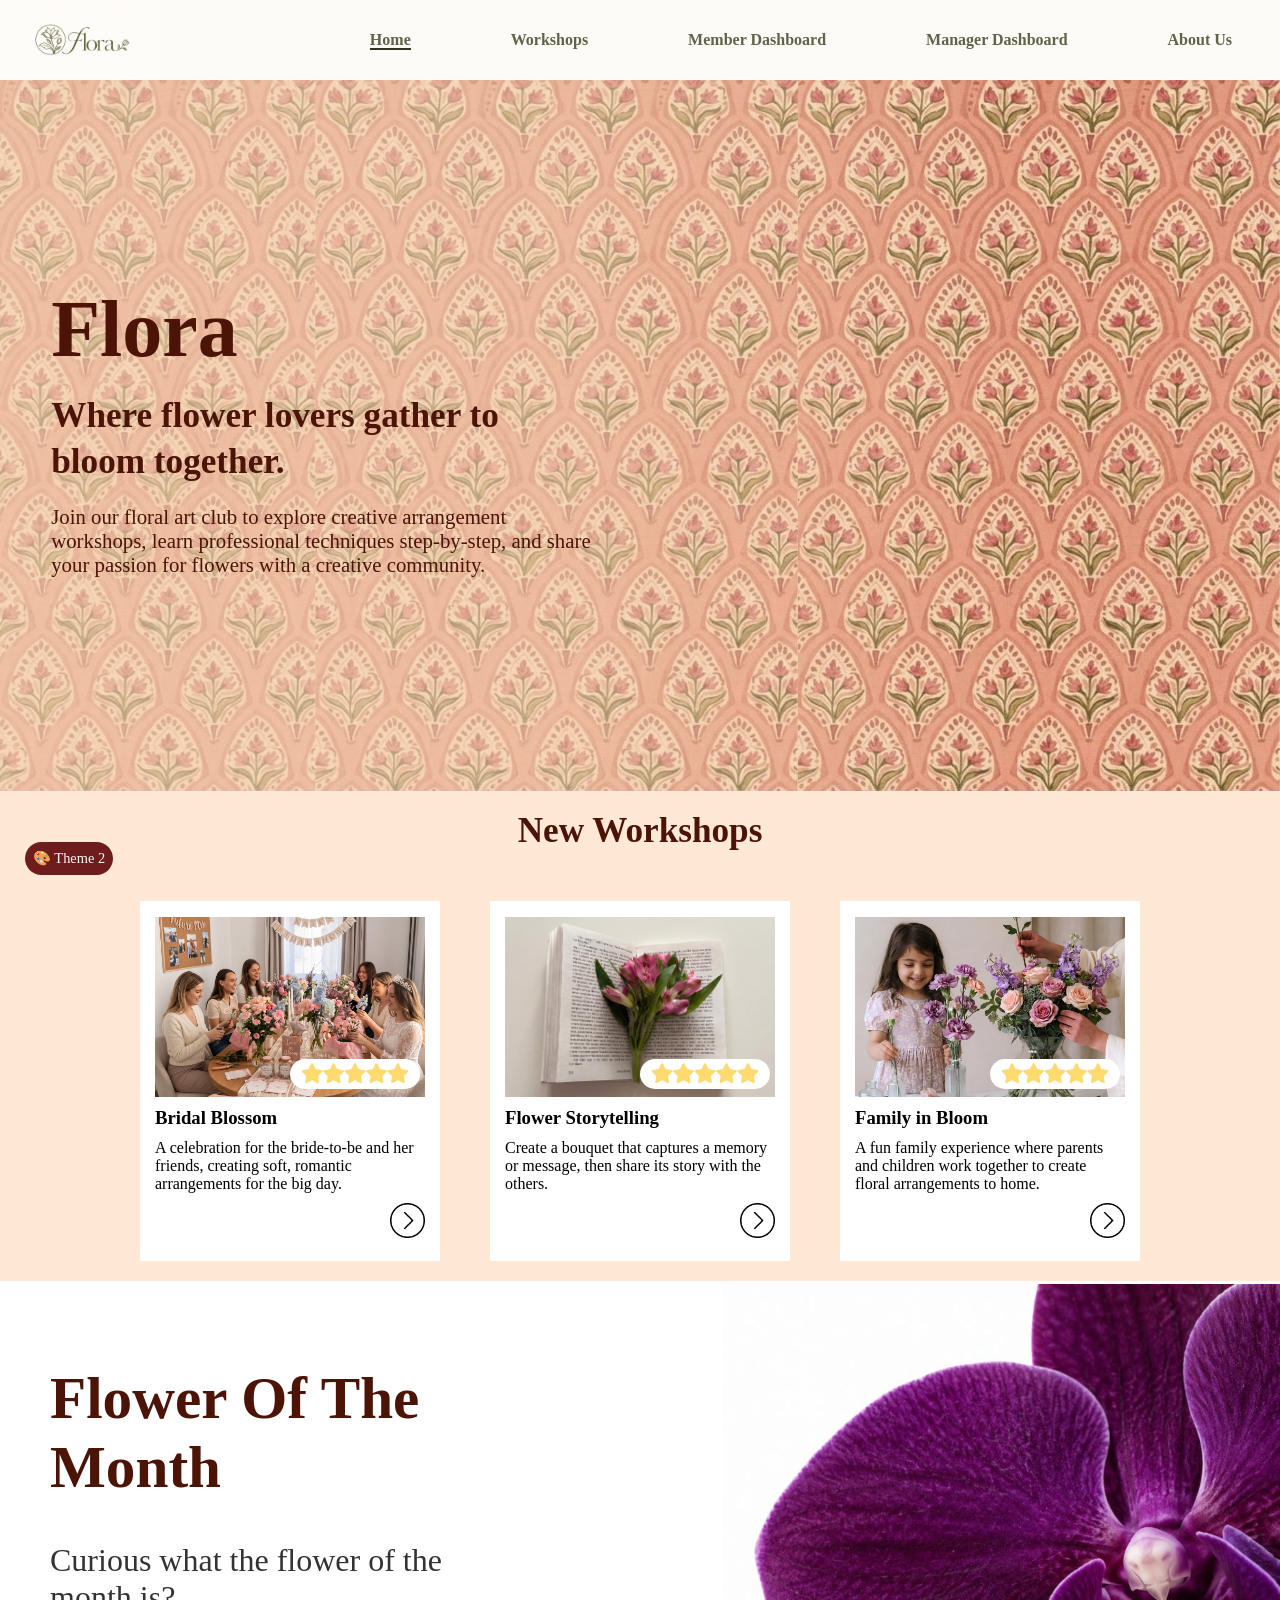
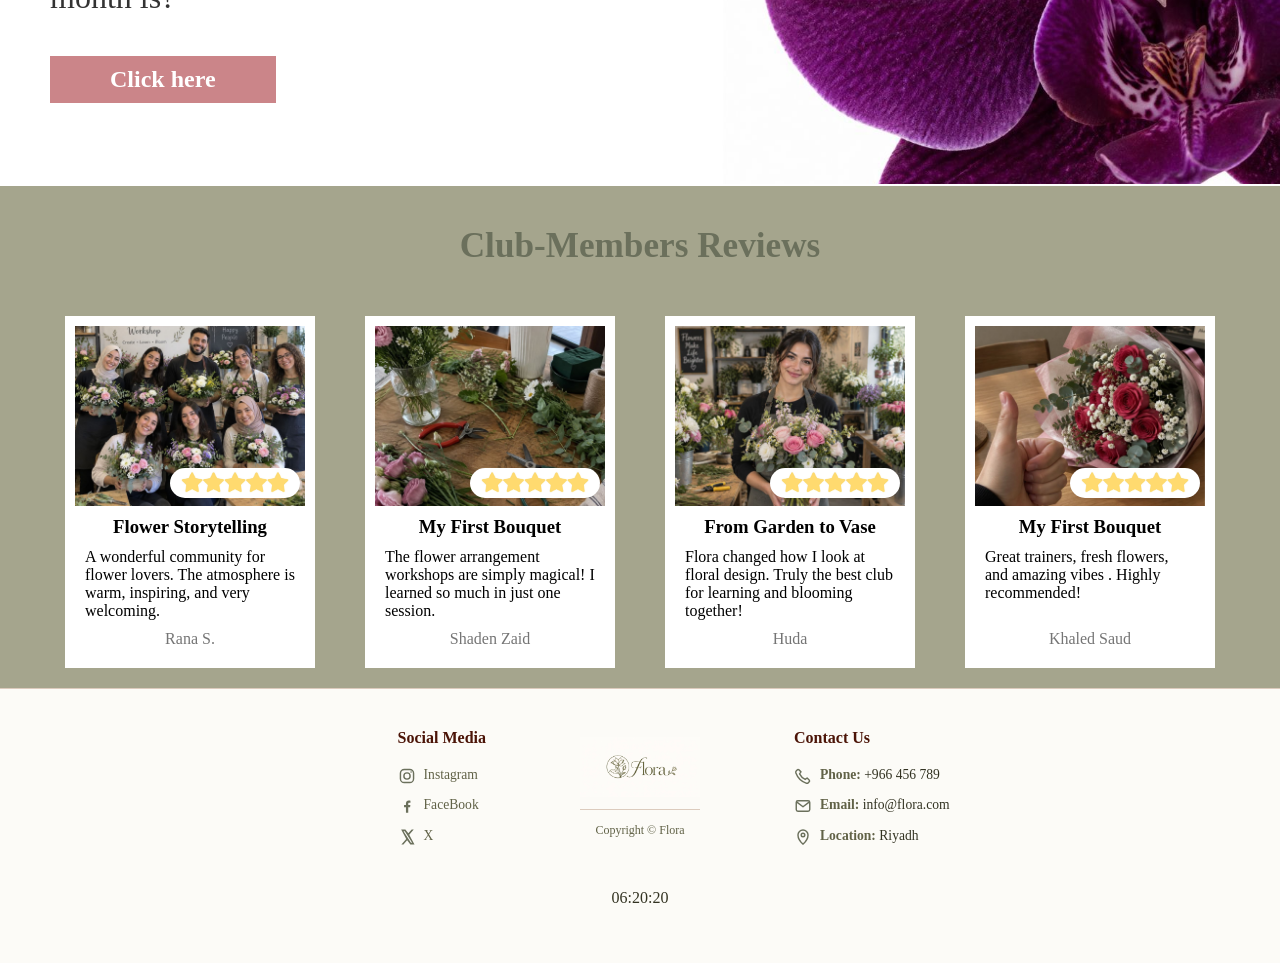
==== commit 4f44a5d5: "Add files via upload" ====
--- a/index.html
+++ b/index.html
@@ -9,7 +9,7 @@
     <body>
         <header>
             <div>
-                <img src="photos/Flora_logo.jpeg" alt="Flora Logo" width="100" height="50">
+                <a href="index.html" class="Flora-logo-img" aria-label="Flora Logo"></a>
                 <ul>
                     <li><a href="index.html" class="active">Home</a></li>
                     <li><a href="Workshops.html">Workshops</a></li>
@@ -144,7 +144,7 @@
             </section>
 
             <div>
-                <img src="photos/Flora_logo.jpeg" alt="Flora Logo" >
+                <div class="footer-logo-img" aria-label="Flora Logo"></div>
                 <p>Copyright &copy; Flora</p>
             </div>
 
--- a/style.css
+++ b/style.css
@@ -13,16 +13,36 @@
     align-items: center;
     justify-content: space-between;}
 
-header div img {
-    height: 79px;
-    width: auto;}
+header .Flora-logo-img {
+    display: inline-block;
+    width: 160px;
+    height: 80px;
+    background-image: url("photos/Flora_logo.jpeg");
+    background-size: contain;
+    background-repeat: no-repeat;
+    background-position: left;}
 
 header div ul {
     display: flex;
+    flex-wrap: wrap;
     list-style: none;
-    gap: 100px;}
+    gap: 100px ;}
+
+@media screen and (max-width: 1150px) {
+    header div {
+        padding: 10px 2em;
+        gap: 15px;
+    }
+
+    header div ul {
+        flex-wrap: wrap;
+        justify-content: center;
+        gap: 25px;
+    }
+}
 
 header div ul li a {
+    white-space: nowrap;
     text-decoration: none;
     color: #616247;
     font-weight: bold;
@@ -155,12 +175,16 @@
     padding: 0;
 }
 
-footer > div img {
-    display: block;
+footer > div .footer-logo-img {
     width: 120px;
+    height: 60px;
     max-width: 100%;
-    height: auto;
     margin: 0 auto 12px;
+
+    background-image: url("photos/Flora_logo.jpeg");
+    background-size: contain;
+    background-repeat: no-repeat;
+    background-position: center;
 }
 
 footer > div p {
@@ -276,8 +300,9 @@
         grid-area: logo;
     }
 
-    footer > div img {
+    footer > div .footer-logo {
         width: 100px;
+        height: 50px;
     }
 
     footer h3 {
@@ -718,6 +743,7 @@
     font-size: 1.1rem;
     font-weight: 400;
     line-height: 1.7;
+    padding: 0 20px;
     color: #444;}
 
 .styling-instructions img {
@@ -830,14 +856,17 @@
 .to-rate-in-stars input:checked ~ .star {
     color: #ffda71;}
 
-.form-group input[type="text"] {
+.form-group textarea {
     padding: 12px 15px;
     font-size: 1rem;
+    font-family: Georgia, serif;
     border: 1px solid #ccc;
-    border-radius: 6px;
+    border-radius: 6px; 
     outline: none;
     width: 100%;
     max-width: 400px;
+    min-height: 100px;
+    resize: vertical;
     box-sizing: border-box;}
 
 .photo-upload-box {
@@ -2291,13 +2320,31 @@
 /*---------------------------------------- About Us ----------------------------------------*/
 
 .about-page {
-    background-color: #fcf7ed;
-}
-
+    background-color: #fffaf8;
+}
+
+/* About Us Page Heading */
+
+.about-page .about-page-intro {
+    background-color: #FFE8D6;
+    padding: 20px 24px 48px;
+    font-family: Georgia, 'Times New Roman', Times, serif;
+}
+
+.about-page .about-page-intro .breadcrumb {
+    max-width: 1180px;
+    margin: 0 auto 32px;
+}
+
+.about-page .about-heading-content {
+    max-width: 900px;
+    margin: 0 auto;
+    text-align: center;
+}
 .about-page .about-section {
     max-width: 1180px;
 
-    margin: 40px auto 30px;
+    margin: 30px auto;
     padding: 0 25px;
 
     box-sizing: border-box;
@@ -2332,30 +2379,22 @@
     width: 60%;
 }
 
-.about-page .about-content h1 {
+.about-page .about-main-heading {
     margin: 0 0 10px;
-
-    color: #741f18;
-
-    font-size: 3rem;
-}
-
-.about-page .about-tagline {
+    color: #4b1407;
+    text-align: center;
+    font-size: clamp(2.6rem, 6vw, 4rem);
+    line-height: 1.1;
+}
+
+.about-page .about-page-intro .about-tagline {
     margin: 0;
-
-    color:  #5f534c;
-
-    font-size: 1.18rem;
+    color: #a14f24;
+    font-size: 1.2rem;
     font-style: italic;
-}
-
-.about-page .about-divider {
-    width: 250px;
-
-    margin: 20px 0 25px;
-
-    border-top: 1px solid #efd5c3;
-}
+    line-height: 1.5;
+}
+
 
 .about-page .about-content h2 {
     margin: 0 0 12px;
@@ -2761,12 +2800,15 @@
 .profile-heading {
     text-align: center;
     margin-bottom: 32px;
-}
-
+    background-color: #FFE8D6;
+    padding: 25px 20px;
+    border-radius: 18px;
+}
 .profile-heading h1 {
     margin: 0 0 8px;
-    color: #874e5b;
-    font-size: 2.4rem;
+    color: #4b1407;
+    font-size: clamp(2.6rem, 6vw, 4rem);
+    line-height: 1.1;
 }
 
 .profile-heading p {
@@ -3034,11 +3076,11 @@
    /*   #FBF5EA  #FFFDF8  #F3E6D0   #E8D5B5   #E0D2BA    #E8DCC6  */
    /*   #2B1A1A  #5C4040  #6B1A2B   #7A2C3A   #A63D4F    #C9A24B  */
    /*   #7A1F2E  #4A0F1A  #F6E7E1   #F6E0DC   #EFE3C4    #F3E6D0  */
-   /*   #5A1320  #F3E6D0  #E3C673   #E8D5B5   #E3A5AE*/
+   /*   #5A1320  #F3E6D0  #E3C673   #E8D5B5   #E3A5AE */
 
 
 /* Theme 2 styles */
-/*---------------------------------------------------------------------------------------------- header + footer ----------*/
+/*---------------------------------------------------------------------------------------------- header + Breadcrumb + footer ----------*/
 
 body.theme-2 header div,
 body.theme-2 header a ,
@@ -3047,8 +3089,24 @@
 body.theme-2 footer a ,
 body.theme-2 footer #contact-us strong ,
 body.theme-2 footer #Social-Media a {
-    background-color: #E8DCC6;
+    background-color: #EAE1CF;
     color: #5C4040;}
+
+body.theme-2 .Flora-logo-img {
+    background-image: url("photos/Flora_logo_Theme2.jpeg");}
+
+body.theme-2 .footer-logo-img {
+    background-image: url("photos/Flora_logo_Theme2.jpeg");}
+
+body.theme-2 .breadcrumb a {
+    color: #A63D4F;
+    border-bottom: 2px solid #A63D4F;}
+body.theme-2 .breadcrumb a:hover {
+    color: #7A2C3A;
+    border-bottom: 2px solid #7A2C3A;}
+
+body.theme-2 .breadcrumb li + li::before {
+    color: #A63D4F;}
 
 /*===================================================================================================================================== SHAHAD PAGES Theme 2 styles */
 /*---------------------------------------------------------------------------------------------- HOME PAGE ----------*/
@@ -3149,6 +3207,574 @@
     background-color: #4A0F1A;}  
 
 /*===================================================================================================================================== ALYA PAGES Theme 2 styles */
+
+/*---------------------------------------------- shared (Workshops + Member Dashboard) ------------------------------------*/
+
+/* breadcrumb: rose accent (text, arrows and underline) */
+body.theme-2 main:has(.workshop-grid) .hero .breadcrumb a,
+body.theme-2 main:has(.workshop-grid) .hero .breadcrumb li + li::before,
+body.theme-2 main:has(.member-links) .hero .breadcrumb a,
+body.theme-2 main:has(.member-links) .hero .breadcrumb li + li::before {
+    color: #A63D4F;}
+
+body.theme-2 main:has(.workshop-grid) .hero .breadcrumb a,
+body.theme-2 main:has(.member-links) .hero .breadcrumb a {
+    border-bottom-color: #A63D4F;}
+
+body.theme-2 main:has(.workshop-grid) .hero,
+body.theme-2 main:has(.member-links) .hero,
+body.theme-2 .requests h2,
+body.theme-2 .card-body h2,
+body.theme-2 .sort-label {
+    color: #6B1A2B;}
+
+/* Workshops hero: light pink band with burgundy title */
+body.theme-2 main:has(.workshop-grid) .hero {
+    background-color: #F6E0DC;}
+
+body.theme-2 main:has(.workshop-grid) .hero h1 {
+    color: #6B1A2B;}
+
+/*---------------------------------------------- Workshops page ------------------------------------*/
+body.theme-2 .sort-bar select {
+    color: #2B1A1A;}
+
+body.theme-2 .workshop-grid {
+    background-color: #7A1F2E;}
+
+body.theme-2 .card-body p {
+    color: #2B1A1A;}
+
+body.theme-2 .price {
+    color: #7A2C3A;}
+
+body.theme-2 .join-btn {
+    background-color: #E3C673;
+    color: #4A0F1A;}
+
+body.theme-2 .join-btn:hover {
+    background-color: #C9A24B;
+    color: #4A0F1A;}
+
+/*---------------------------------------------- Member Dashboard (same look as Tala's Manager Dashboard) -----------------------*/
+body.theme-2 main:has(.member-links) {
+    background-color: #FBF5EA;}
+
+/* keep the flower photo, change the light layer over it to the cream hero color */
+body.theme-2 main:has(.member-links) .hero-flowers::after {
+    background: rgba(243, 230, 208, 0.6);}
+
+body.theme-2 main:has(.member-links) .hero p {
+    color: #6B1A2B;}
+
+/* the two link cards */
+body.theme-2 .member-link {
+    background-color: #FFFDF8;
+    border-color: #E8DCC6;
+    color: #6B1A2B;}
+
+body.theme-2 .member-link:hover {
+    background-color: #F6E0DC;
+    border-color: #E3A5AE;
+    color: #6B1A2B;}
+
+body.theme-2 .member-link-icon {
+    background-color: #E3C673;
+    color: #6B1A2B;}
+
+/* requests table */
+body.theme-2 .requests h2 {
+    border-bottom-color: #E3A5AE;}
+
+body.theme-2 .requests table {
+    border-color: #E8DCC6;}
+
+body.theme-2 .requests th {
+    background-color: #E3A5AE;
+    color: #4A0F1A;}
+
+body.theme-2 .requests td {
+    background-color: #FFFDF8;
+    color: #5C4040;
+    border-top-color: #E8DCC6;}
+
+body.theme-2 .requests tbody tr:nth-child(even) td {
+    background-color: #F6E7E1;}
+
+body.theme-2 .requests tbody tr:hover td {
+    background-color: #7A1F2E;
+    color: #FBF5EA;}
+
 /*===================================================================================================================================== TALA PAGES Theme 2 styles */
+
+/*---------------------------------------------- shared (Manager Dashboard + Add Workshop + Manage Team) -------------------------------*/
+body.theme-2 .manager-page,
+body.theme-2 .team-page,
+body.theme-2 .add-workshop-page {
+    background-color: #FBF5EA;
+    color: #2B1A1A;}
+
+body.theme-2 .manager-page h1,
+body.theme-2 .manager-page h2,
+body.theme-2 .team-page h1,
+body.theme-2 .team-page h2,
+body.theme-2 .add-workshop-page h1,
+body.theme-2 .add-workshop-page h2 {
+    color: #6B1A2B;}
+
+body.theme-2 .manager-page .breadcrumb a,
+body.theme-2 .team-page .breadcrumb a,
+body.theme-2 .add-workshop-page .breadcrumb a {
+    color: #7A2C3A;}
+
+body.theme-2 .team-page .breadcrumb span,
+body.theme-2 .add-workshop-page .breadcrumb span,
+body.theme-2 .team-page .manage-team p,
+body.theme-2 .add-workshop-page .workshop-introduction p {
+    color: #5C4040;}
+
+/* page headings band  */
+body.theme-2 .team-page .manage-team,
+body.theme-2 .add-workshop-page .workshop-introduction {
+    background-color: #F3E6D0;}
+
+/* section titles underline */
+body.theme-2 .manager-page .my-workshops h2,
+body.theme-2 .team-page .current-team h2 {
+    border-bottom-color: #E3A5AE;}
+
+/* tables  */
+body.theme-2 .manager-page .my-workshops table,
+body.theme-2 .team-page .current-team table {
+    border-color: #E8DCC6;}
+
+body.theme-2 .manager-page .my-workshops th,
+body.theme-2 .team-page .current-team th {
+    background-color: #E3A5AE;
+    color: #4A0F1A;}
+
+body.theme-2 .manager-page .my-workshops td,
+body.theme-2 .team-page .current-team td {
+    background-color: #FFFDF8;
+    color: #5C4040;
+    border-top-color: #E8DCC6;}
+
+body.theme-2 .manager-page .my-workshops td:last-child,
+body.theme-2 .team-page .current-team label {
+    color: #6B1A2B;}
+
+body.theme-2 .manager-page .my-workshops tbody tr:nth-child(even) td,
+body.theme-2 .team-page .current-team tbody tr:nth-child(even) td {
+    background-color: #F6E7E1;}
+
+body.theme-2 .manager-page .my-workshops tbody tr:hover td,
+body.theme-2 .team-page .current-team tbody tr:hover td {
+    background-color: #7A1F2E;
+    color: #FBF5EA;}
+
+body.theme-2 .manager-page .my-workshops tbody tr:hover td:last-child,
+body.theme-2 .team-page .current-team tbody tr:hover label {
+    color: #FBF5EA;}
+
+/* form panels */
+body.theme-2 .team-page .add-team-member,
+body.theme-2 .add-workshop-page .add-workshop-panel {
+    background: linear-gradient(to bottom, #F6E7E1, #FBF5EA);}
+
+body.theme-2 .team-page .add-team-member form,
+body.theme-2 .add-workshop-page .new-workshop-form {
+    background-color: #FFFDF8;
+    border-color: #E8DCC6;}
+
+body.theme-2 .team-page .add-team-member p,
+body.theme-2 .add-workshop-page .add-workshop-panel > p {
+    color: #5C4040;}
+
+body.theme-2 .team-page .form-field label,
+body.theme-2 .team-page .add-team-member legend,
+body.theme-2 .add-workshop-page .workshop-field label {
+    color: #7A2C3A;}
+
+body.theme-2 .team-page .form-field input,
+body.theme-2 .team-page .add-team-member fieldset,
+body.theme-2 .add-workshop-page .workshop-field input,
+body.theme-2 .add-workshop-page .workshop-field textarea {
+    background-color: #FBF5EA;
+    border-color: #E0D2BA;
+    color: #2B1A1A;}
+
+body.theme-2 .team-page .form-field input:hover,
+body.theme-2 .team-page .form-field input:focus,
+body.theme-2 .add-workshop-page .workshop-field input:hover,
+body.theme-2 .add-workshop-page .workshop-field input:focus,
+body.theme-2 .add-workshop-page .workshop-field textarea:hover,
+body.theme-2 .add-workshop-page .workshop-field textarea:focus {
+    border-color: #A63D4F;
+    background-color: #FFFDF8;}
+
+body.theme-2 .team-page .team-floral-divider::before,
+body.theme-2 .team-page .team-floral-divider::after,
+body.theme-2 .add-workshop-page .team-floral-divider::before,
+body.theme-2 .add-workshop-page .team-floral-divider::after {
+    border-top-color: #E0D2BA;}
+
+body.theme-2 .team-page input[type="checkbox"],
+body.theme-2 .team-page input[type="radio"] {
+    accent-color: #7A1F2E;}
+
+/* buttons */
+body.theme-2 .team-page .current-team button,
+body.theme-2 .team-page .add-team-member button,
+body.theme-2 .add-workshop-page .workshop-submit button {
+    background-color: #7A1F2E;
+    color: #FFFDF8;}
+
+body.theme-2 .team-page .current-team button:hover,
+body.theme-2 .team-page .add-team-member button:hover,
+body.theme-2 .add-workshop-page .workshop-submit button:hover {
+    background-color: #4A0F1A;}
+
+/*---------------------------------------------- Manager Dashboard -------------------------------*/
+/* keep the flower photo, change the light layer over it to the cream hero color */
+body.theme-2 .manager-page .manager-dashboard::after {
+    background: rgba(243, 230, 208, 0.6);}
+
+body.theme-2 .manager-page .manager-dashboard p {
+    color: #6B1A2B;}
+
+/* the two link cards */
+body.theme-2 .manager-page .manager-card {
+    background-color: #FFFDF8;
+    border-color: #E8DCC6;
+    color: #6B1A2B;}
+
+body.theme-2 .manager-page .manager-card:hover {
+    background-color: #F6E0DC;
+    border-color: #E3A5AE;}
+
+body.theme-2 .manager-page .manager-icon,
+body.theme-2 .manager-page .manager-card img {
+    background-color: #E3C673;
+    color: #6B1A2B;}
+
 /*===================================================================================================================================== NORAH PAGES Theme 2 styles */
-
+/* ==================== About Us - Theme 2 - Norah ==================== */
+
+/* Page Background */
+body.theme-2.about-page {
+    background-color: #FBF5EA;
+    color: #2B1A1A;
+}
+
+/* Page Heading */
+body.theme-2.about-page .about-page-intro {
+    background-color: #F3E6D0;
+}
+
+body.theme-2.about-page .about-main-heading {
+    color: #6B1A2B;
+}
+
+body.theme-2.about-page .about-tagline {
+    color: #5C4040;
+}
+
+/* Breadcrumb */
+body.theme-2.about-page .breadcrumb a {
+    color: #7A2C3A;
+    border-bottom-color: #7A2C3A;
+}
+
+/* About Card */
+body.theme-2.about-page .about-card {
+    background-color: #F6E7E1;
+    border-color: #E8DCC6;
+}
+
+body.theme-2.about-page .about-content h2 {
+    color: #6B1A2B;
+}
+
+body.theme-2.about-page .mission-text {
+    color: #2B1A1A;
+}
+
+body.theme-2.about-page .about-circle-image {
+    border-color: #E8DCC6;
+}
+
+/* Our Instructors Section */
+body.theme-2.about-page .instructors-section {
+    background-color: #EFE3C4;
+    border-color: #E8DCC6;
+}
+
+body.theme-2.about-page .instructors-section > h2 {
+    color: #6B1A2B;
+}
+
+body.theme-2.about-page .instructor-card {
+    background-color: #FFFDF8;
+    border-color: #E8DCC6;
+}
+
+body.theme-2.about-page .instructor-card img {
+    border-color: #C9A24B;
+}
+
+body.theme-2.about-page .instructor-card h3 a {
+    color: #7A2C3A;
+}
+
+body.theme-2.about-page .instructor-card h3 a:hover {
+    color: #A63D4F;
+}
+
+body.theme-2.about-page .instructor-card p {
+    color: #5C4040;
+}
+
+/* Join Our Team */
+body.theme-2.about-page .join-team-section {
+    border-color: #E8DCC6;
+}
+
+body.theme-2.about-page .join-team-content {
+    background-color: #F6E0DC;
+    border-left-color: #E0D2BA;
+}
+
+body.theme-2.about-page .join-team-content > h2 {
+    color: #6B1A2B;
+}
+
+body.theme-2.about-page .join-team-tagline {
+    color: #A63D4F;
+}
+
+body.theme-2.about-page .join-team-description {
+    color: #5C4040;
+}
+
+/* Form Fields */
+body.theme-2.about-page .join-team-field label {
+    color: #2B1A1A;
+}
+
+body.theme-2.about-page .join-team-field input,
+body.theme-2.about-page .join-team-field select {
+    background-color: #FFFDF8;
+    border-color: #E8DCC6;
+    color: #2B1A1A;
+}
+
+body.theme-2.about-page .join-team-field input:focus,
+body.theme-2.about-page .join-team-field select:focus {
+    border-color: #A63D4F;
+}
+
+body.theme-2.about-page .upload-box {
+    background-color: #FFFDF8;
+    border-color: #C9A24B;
+}
+
+/* Submit Button */
+body.theme-2.about-page .join-team-form input[type="submit"] {
+    background-color: #7A1F2E;
+    color: #FFFDF8;
+}
+
+body.theme-2.about-page .join-team-form input[type="submit"]:hover {
+    background-color: #4A0F1A;
+}
+/* ==================== Join Workshop - Theme 2 - Norah ==================== */
+
+/* Page Background */
+body.theme-2.join-workshop-page {
+    background-color: #FBF5EA;
+    color: #2B1A1A;
+}
+
+/* Page Heading */
+body.theme-2.join-workshop-page .join-workshop-hero {
+    background: #F3E6D0;
+}
+
+body.theme-2.join-workshop-page .hero-text h1 {
+    color: #6B1A2B;
+}
+
+body.theme-2.join-workshop-page .request-subtitle {
+    color: #5C4040;
+}
+
+/* Breadcrumb */
+body.theme-2.join-workshop-page .breadcrumb a {
+    color: #7A2C3A;
+    border-bottom-color: #7A2C3A;
+}
+
+body.theme-2.join-workshop-page .breadcrumb li + li::before {
+    color: #7A2C3A;
+}
+
+/* Request Section */
+body.theme-2.join-workshop-page .join-workshop-section {
+    background-color: #F6E7E1;
+    color: #2B1A1A;
+}
+
+body.theme-2.join-workshop-page .join-workshop-intro h2 {
+    color: #6B1A2B;
+}
+
+/* Floral Divider */
+body.theme-2.join-workshop-page .join-workshop-floral-divider::before,
+body.theme-2.join-workshop-page .join-workshop-floral-divider::after {
+    border-top-color: #C9A24B;
+}
+
+/* Form */
+body.theme-2.join-workshop-page .join-workshop-form {
+    background-color: #FFFDF8;
+    border-color: #E8DCC6;
+}
+
+/* Labels */
+body.theme-2.join-workshop-page .join-workshop-form label {
+    color: #2B1A1A;
+}
+
+body.theme-2.join-workshop-page .join-workshop-required-star {
+    color: #A63D4F;
+}
+
+/* Input Fields */
+body.theme-2.join-workshop-page .join-workshop-form input,
+body.theme-2.join-workshop-page .join-workshop-form select {
+    background-color: #FFFDF8;
+    border-color: #E8DCC6;
+    color: #2B1A1A;
+}
+
+/* Placeholder */
+body.theme-2.join-workshop-page .join-workshop-form input::placeholder,
+body.theme-2.join-workshop-page .join-workshop-form select:invalid {
+    color: #5C4040;
+}
+
+/* Hover and Focus */
+body.theme-2.join-workshop-page .join-workshop-form input:hover,
+body.theme-2.join-workshop-page .join-workshop-form select:hover {
+    border-color: #A63D4F;
+}
+
+body.theme-2.join-workshop-page .join-workshop-form input:focus,
+body.theme-2.join-workshop-page .join-workshop-form select:focus {
+    border-color: #A63D4F;
+    box-shadow: 0 0 0 2px rgba(166, 61, 79, 0.12);
+}
+
+/* Required Fields Note */
+body.theme-2.join-workshop-page .join-workshop-required-fields {
+    color: #5C4040;
+}
+
+/* Submit Button */
+body.theme-2.join-workshop-page .join-workshop-form input[type="submit"] {
+    background-color: #7A1F2E;
+    color: #FFFDF8;
+}
+
+body.theme-2.join-workshop-page .join-workshop-form input[type="submit"]:hover {
+    background-color: #4A0F1A;
+}
+
+/* Submitted Requests */
+body.theme-2.join-workshop-page #join-workshop-requests h3 {
+    color: #6B1A2B;
+}
+
+body.theme-2.join-workshop-page #join-workshop-requests p {
+    background-color: #FFFDF8;
+    border-color: #E8DCC6;
+    color: #2B1A1A;
+}
+/* ==================== Instructor Profiles - Theme 2 - Norah ==================== */
+
+/* Page Background */
+body.theme-2 .profile-main {
+    background-color: #FBF5EA;
+}
+
+/* Profile Heading */
+body.theme-2 .profile-heading {
+    background-color: #F3E6D0;
+    padding: 25px 20px;
+    border-radius: 18px;
+}
+
+body.theme-2 .profile-heading h1 {
+    color: #6B1A2B;
+}
+
+body.theme-2 .profile-heading h1::after {
+    background-color: #C9A24B;
+}
+
+body.theme-2 .profile-heading p {
+    color: #5C4040;
+}
+
+/* Profile Table */
+body.theme-2 .profile-table {
+    background-color: #FFFDF8;
+    border-color: #E8DCC6;
+    color: #2B1A1A;
+}
+
+/* Table Borders */
+body.theme-2 .profile-table tr + tr th,
+body.theme-2 .profile-table tr + tr td {
+    border-top-color: #E0D2BA;
+}
+
+/* Table Headings */
+body.theme-2 .profile-table th {
+    background-color: #F3E6D0;
+    color: #6B1A2B;
+}
+
+/* Table Information */
+body.theme-2 .profile-table td {
+    background-color: #FFFDF8;
+    color: #2B1A1A;
+}
+
+/* Instructor Name */
+body.theme-2 .profile-table .profile-name {
+    background-color: #F6E0DC;
+    color: #6B1A2B;
+}
+
+body.theme-2 .profile-table .profile-name:hover {
+    background-color: #F6E7E1;
+}
+
+/* Instructor Photo */
+body.theme-2 .profile-photo {
+    border-color: #C9A24B;
+}
+
+/* Table Hover */
+body.theme-2 .profile-table tr:hover td {
+    background-color: #E3A5AE;
+}
+/* Email */
+body.theme-2 .profile-email {
+    color: #7A2C3A;
+}
+
+body.theme-2 .profile-email:hover {
+    color: #A63D4F;
+}
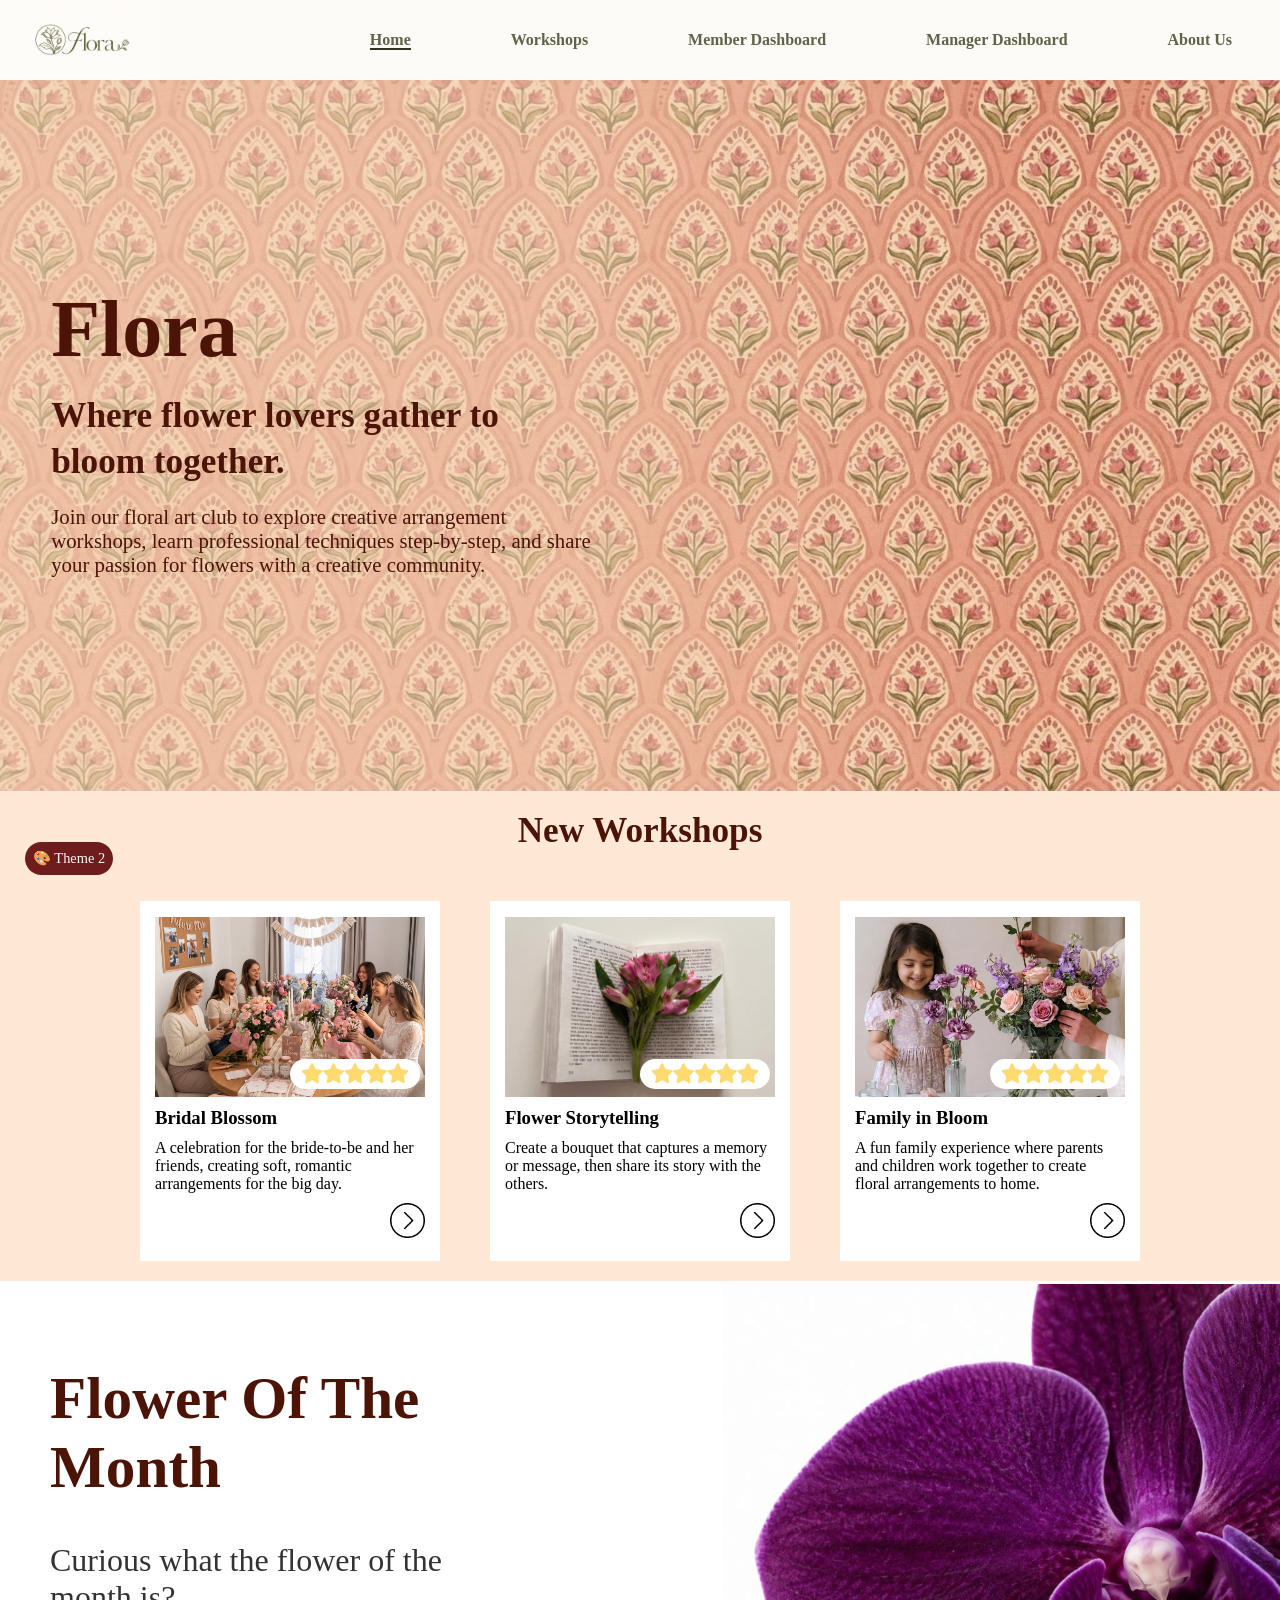
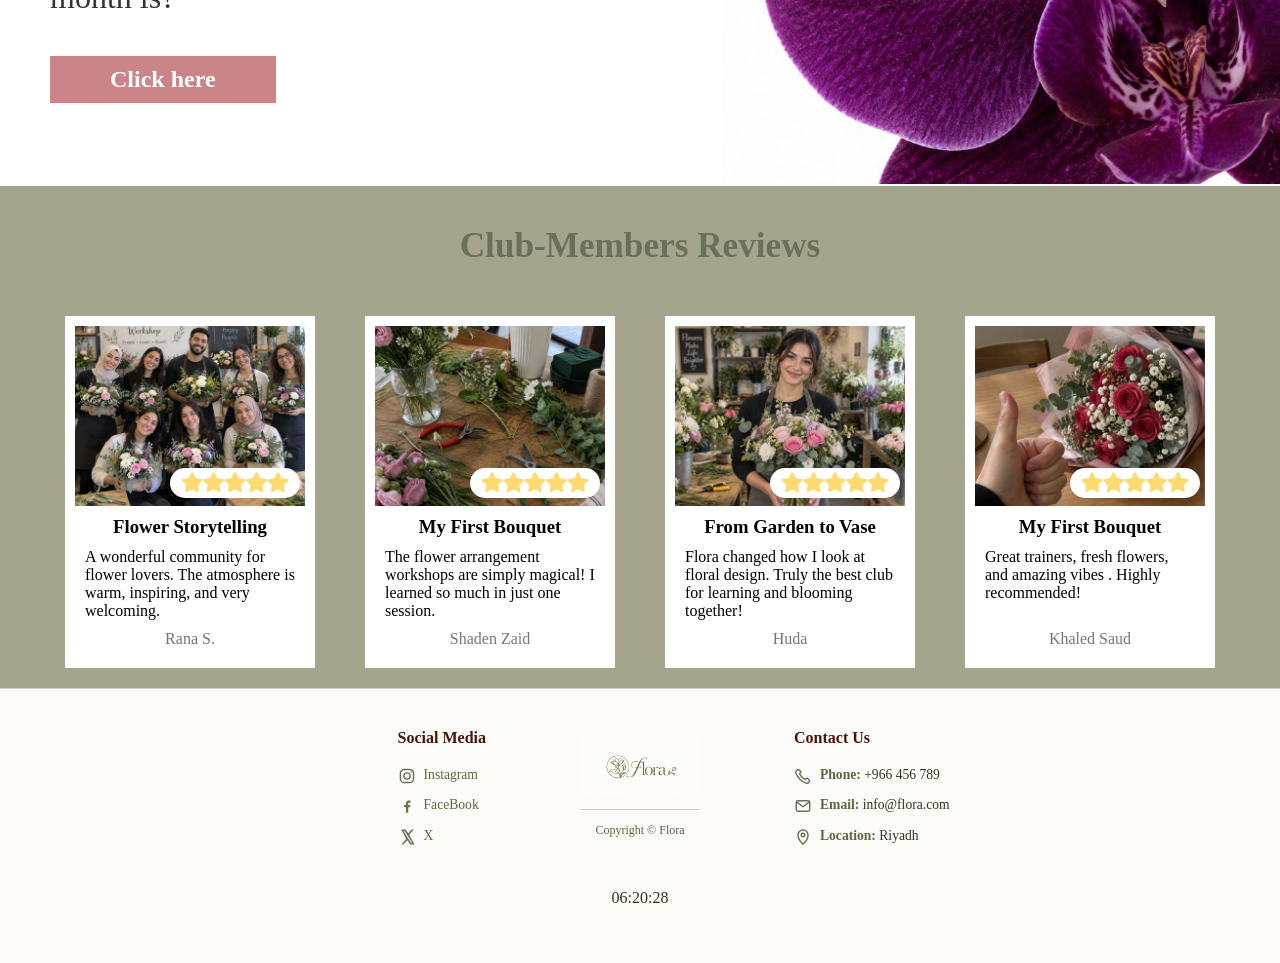
==== commit 7e98279e: "Add files via upload" ====
--- a/index.html
+++ b/index.html
@@ -144,7 +144,7 @@
             </section>
 
             <div>
-                <div class="footer-logo-img" aria-label="Flora Logo"></div>
+                <div class="footer-logo-img" role="img" aria-label="Flora Logo"></div>
                 <p>Copyright &copy; Flora</p>
             </div>
 
